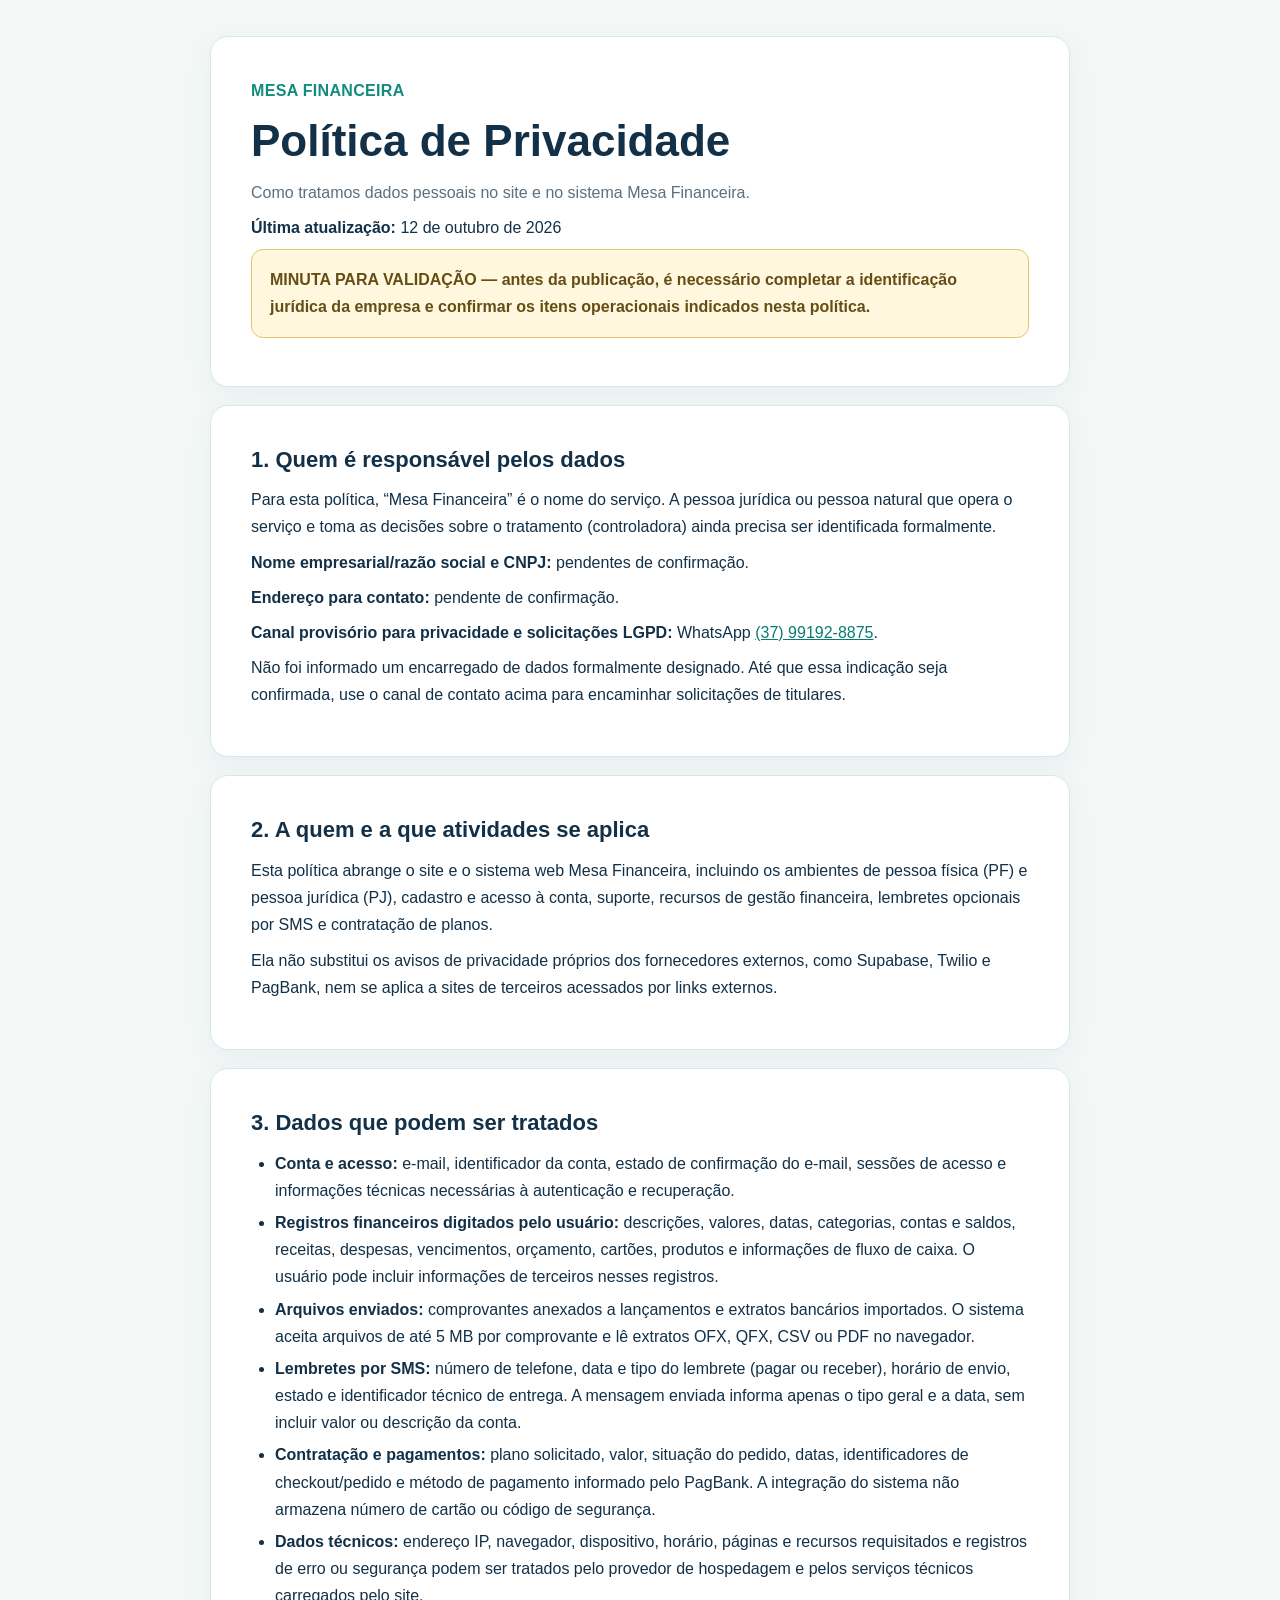
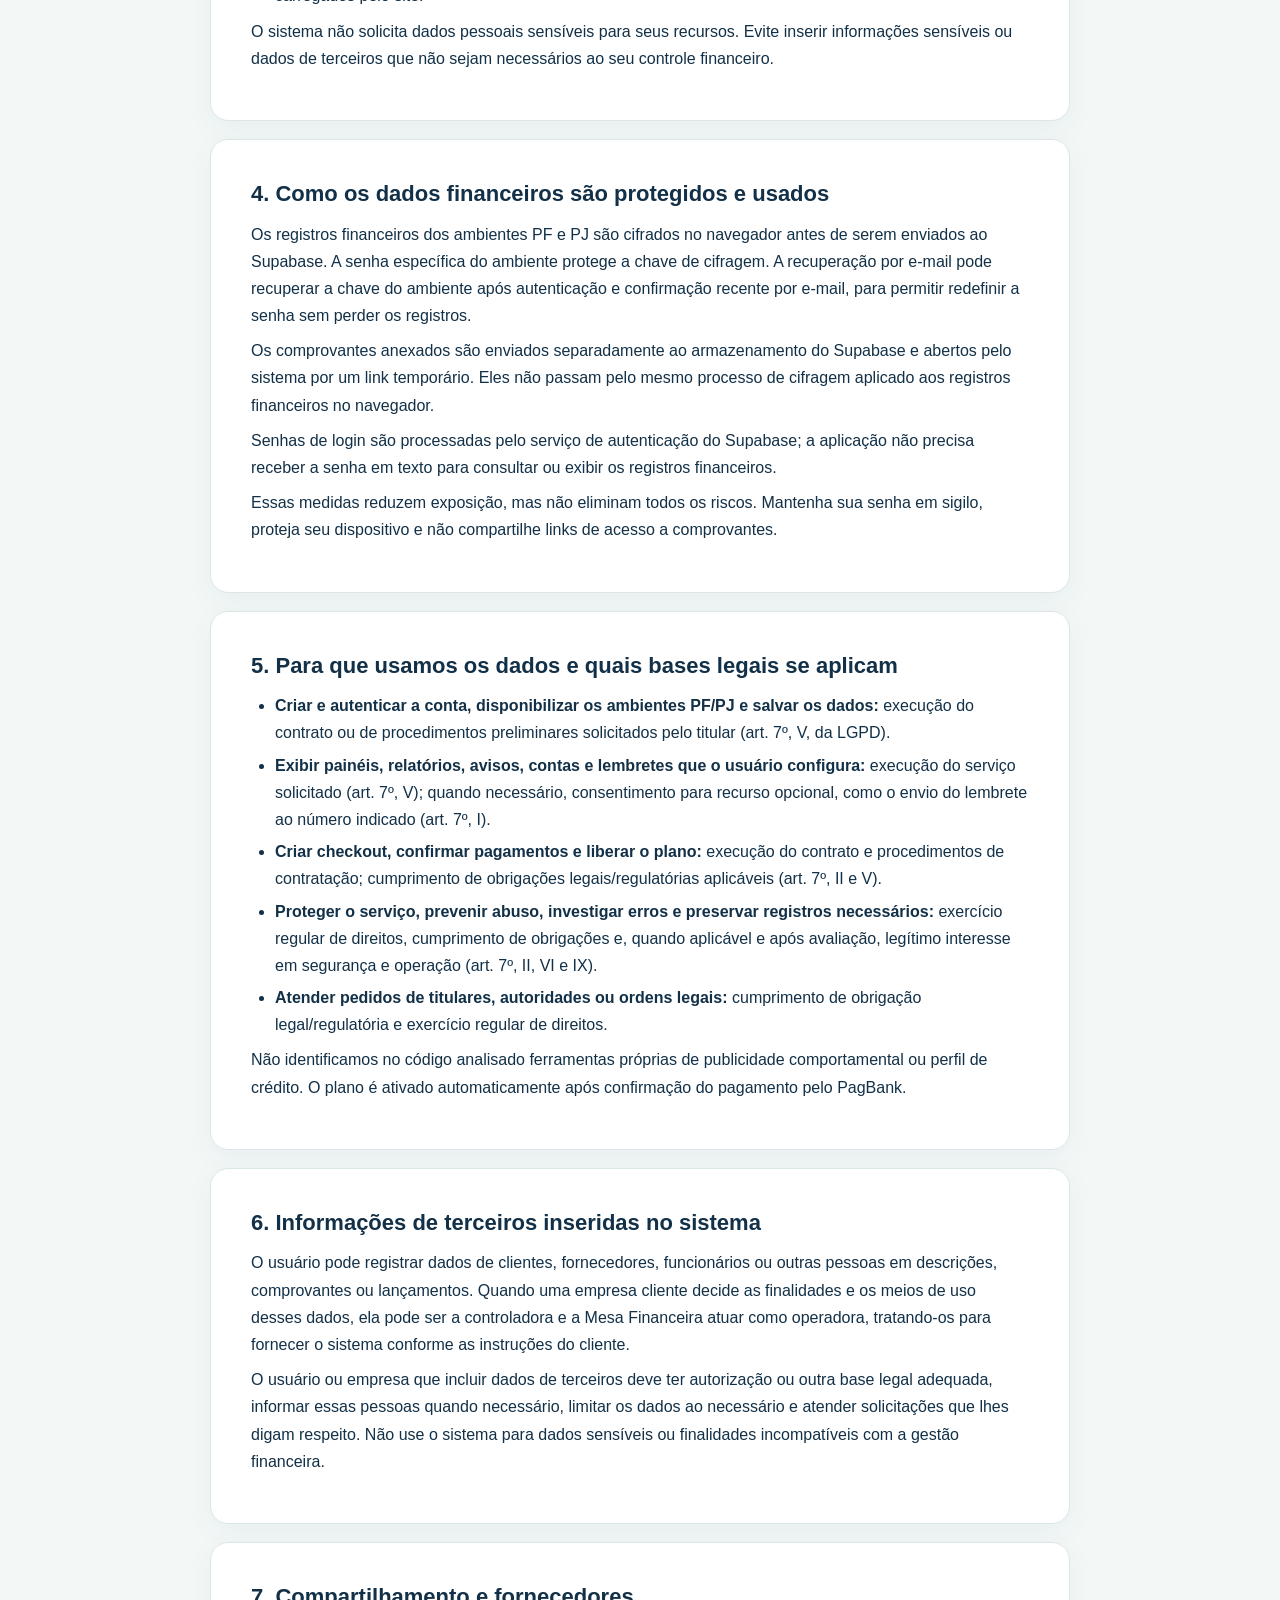
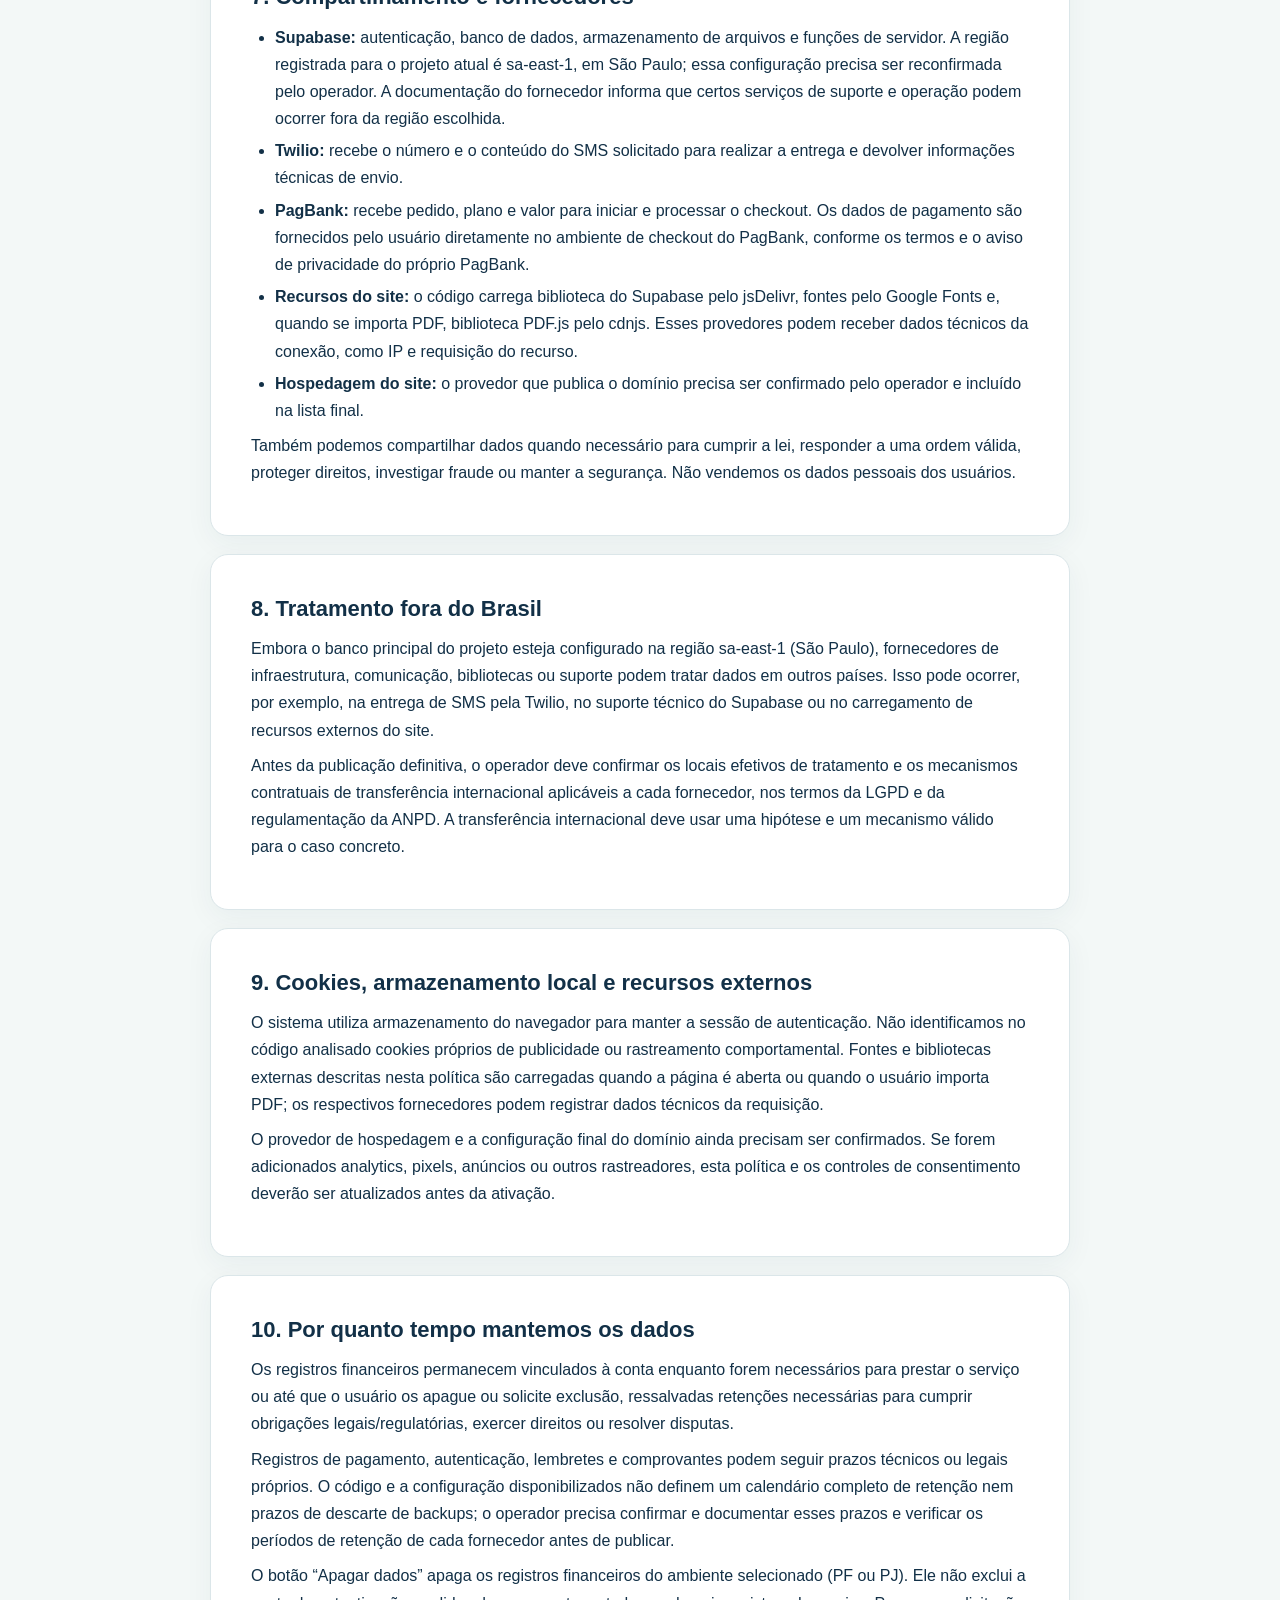
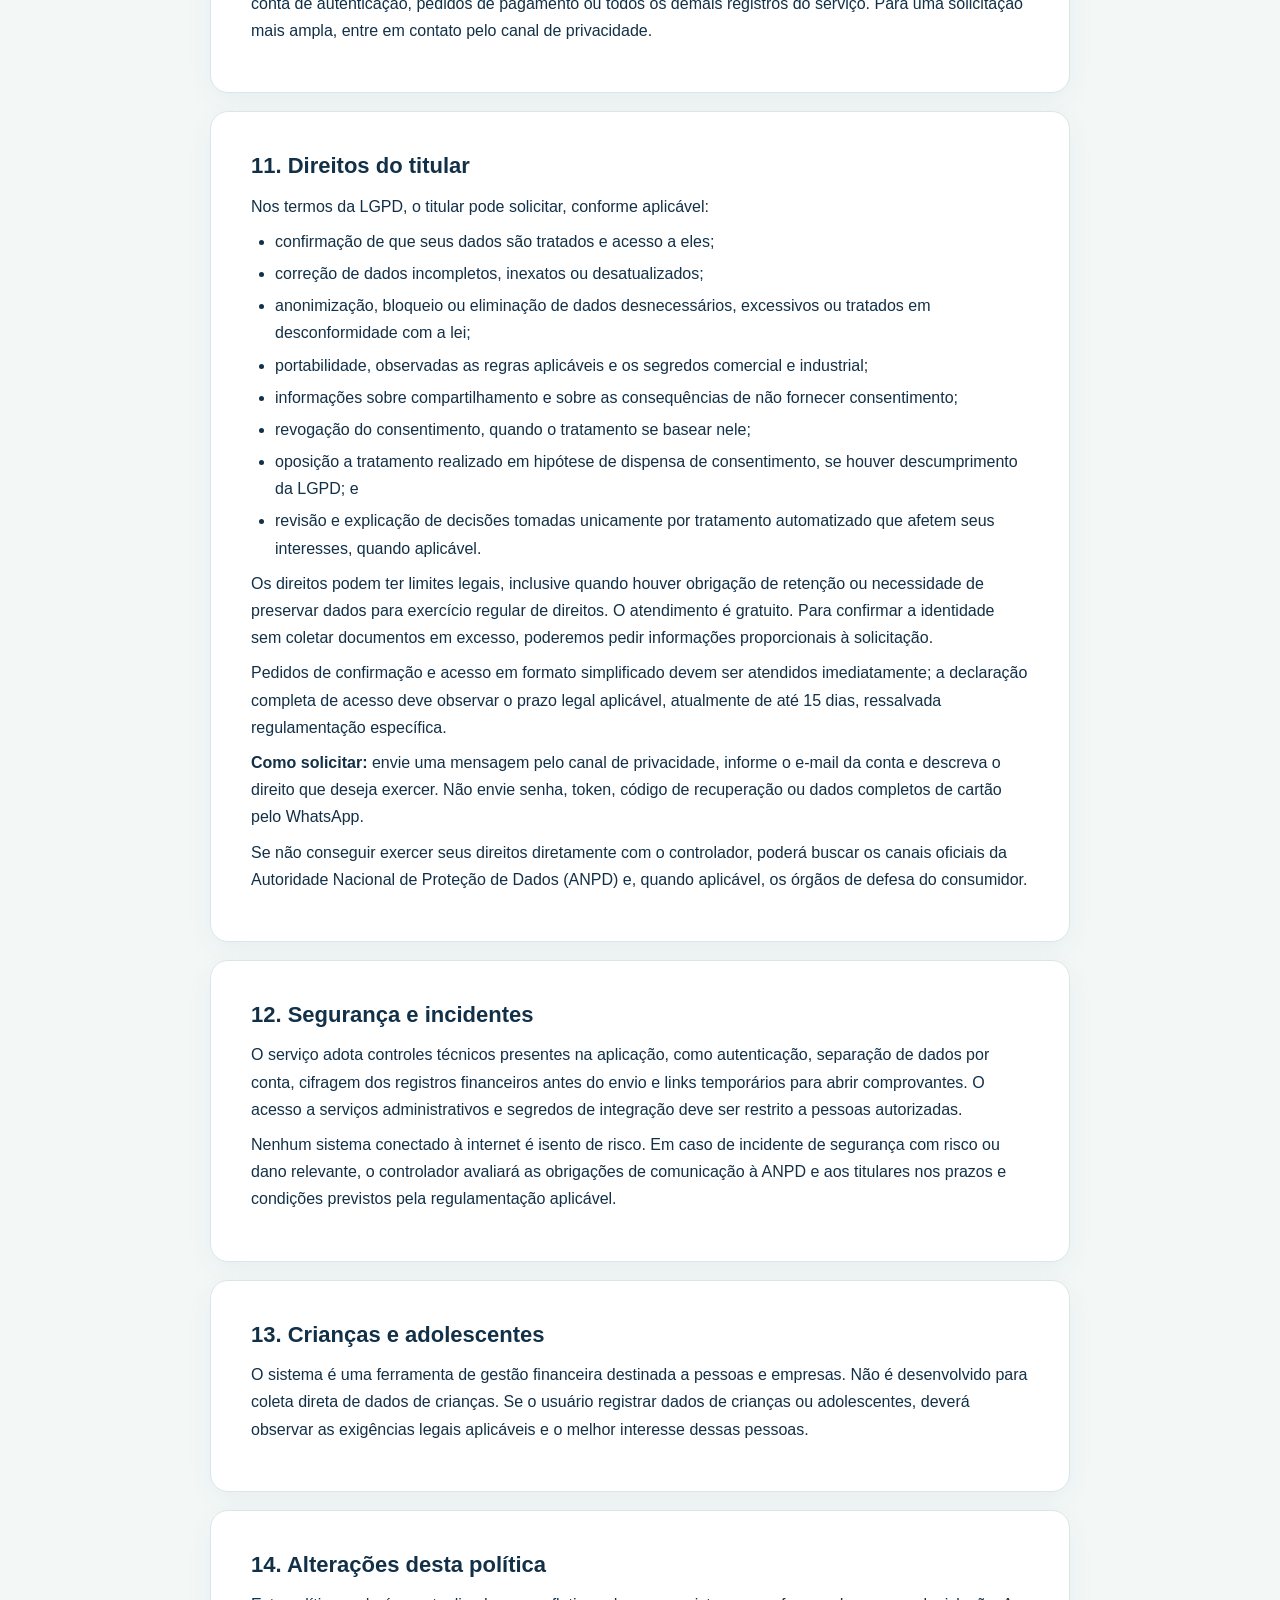
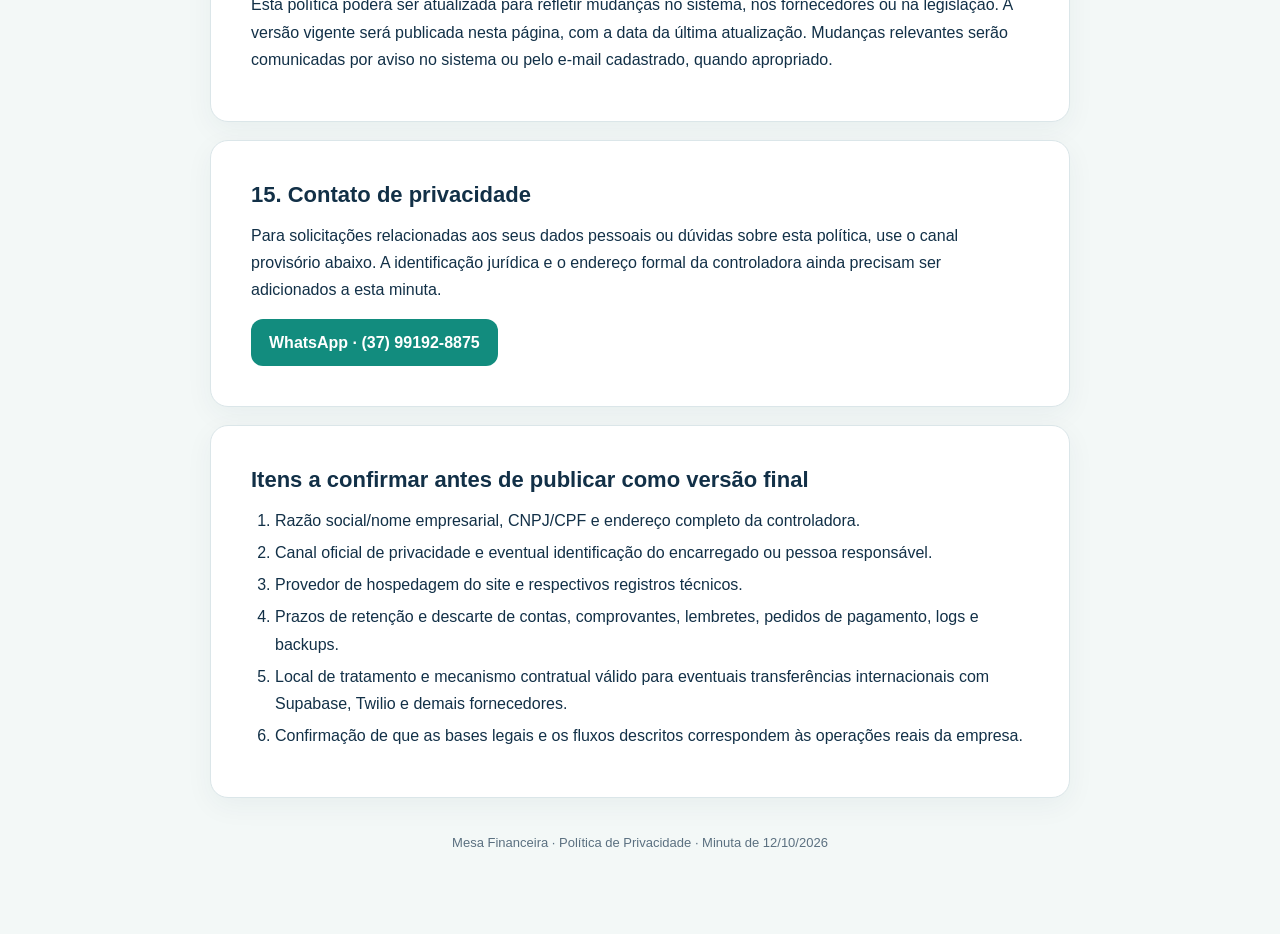
==== politica-de-privacidade.html @ 50555e71 "Add files via upload" ====
<!doctype html>
<html lang="pt-BR">
<head>
  <meta charset="utf-8">
  <meta name="viewport" content="width=device-width, initial-scale=1">
  <meta name="theme-color" content="#0d9488">
  <title>Política de Privacidade | Mesa Financeira</title>
  <style>
    :root{color-scheme:light;--ink:#123047;--muted:#5b7080;--line:#dbe6e9;--teal:#128c7e;--bg:#f3f8f7;--card:#fff}
    *{box-sizing:border-box}body{margin:0;background:var(--bg);color:var(--ink);font:16px/1.7 "Segoe UI",Arial,sans-serif}
    main{max-width:900px;margin:0 auto;padding:36px 20px 64px}header,.card{background:var(--card);border:1px solid var(--line);border-radius:18px;padding:clamp(22px,5vw,40px);margin-bottom:18px;box-shadow:0 8px 28px rgba(20,60,70,.05)}
    .brand{color:var(--teal);font-weight:800;letter-spacing:.02em}.status{padding:16px 18px;border:1px solid #e8c36a;border-radius:12px;background:#fff8df;color:#654d14;font-weight:600}
    h1{font-size:clamp(30px,5vw,44px);line-height:1.15;margin:12px 0}h2{font-size:22px;line-height:1.3;margin:0 0 12px}h3{font-size:17px;margin:20px 0 6px}p{margin:8px 0}ul,ol{padding-left:24px;margin:8px 0}li{margin:5px 0}.muted{color:var(--muted)}a{color:#087c70}a:focus-visible{outline:3px solid #52b9aa;outline-offset:3px}
    .contact{display:inline-flex;align-items:center;min-height:46px;padding:10px 18px;border-radius:12px;background:var(--teal);color:white;text-decoration:none;font-weight:700;margin-top:8px}.small{font-size:14px;color:var(--muted)}
    footer{padding:16px;text-align:center;color:var(--muted);font-size:13px}@media print{body{background:#fff}main{max-width:none;padding:0}.card,header{box-shadow:none;break-inside:avoid}.contact{color:#123047;background:#fff;border:1px solid}}
  </style>
</head>
<body>
<main>
  <header>
    <div class="brand">MESA FINANCEIRA</div>
    <h1>Política de Privacidade</h1>
    <p class="muted">Como tratamos dados pessoais no site e no sistema Mesa Financeira.</p>
    <p><strong>Última atualização:</strong> 12 de outubro de 2026</p>
    <p class="status">MINUTA PARA VALIDAÇÃO — antes da publicação, é necessário completar a identificação jurídica da empresa e confirmar os itens operacionais indicados nesta política.</p>
  </header>

  <section class="card">
    <h2>1. Quem é responsável pelos dados</h2>
    <p>Para esta política, “Mesa Financeira” é o nome do serviço. A pessoa jurídica ou pessoa natural que opera o serviço e toma as decisões sobre o tratamento (controladora) ainda precisa ser identificada formalmente.</p>
    <p><strong>Nome empresarial/razão social e CNPJ:</strong> pendentes de confirmação.</p>
    <p><strong>Endereço para contato:</strong> pendente de confirmação.</p>
    <p><strong>Canal provisório para privacidade e solicitações LGPD:</strong> WhatsApp <a href="https://wa.me/5537991928875" target="_blank" rel="noopener noreferrer">(37) 99192-8875</a>.</p>
    <p>Não foi informado um encarregado de dados formalmente designado. Até que essa indicação seja confirmada, use o canal de contato acima para encaminhar solicitações de titulares.</p>
  </section>

  <section class="card">
    <h2>2. A quem e a que atividades se aplica</h2>
    <p>Esta política abrange o site e o sistema web Mesa Financeira, incluindo os ambientes de pessoa física (PF) e pessoa jurídica (PJ), cadastro e acesso à conta, suporte, recursos de gestão financeira, lembretes opcionais por SMS e contratação de planos.</p>
    <p>Ela não substitui os avisos de privacidade próprios dos fornecedores externos, como Supabase, Twilio e PagBank, nem se aplica a sites de terceiros acessados por links externos.</p>
  </section>

  <section class="card">
    <h2>3. Dados que podem ser tratados</h2>
    <ul>
      <li><strong>Conta e acesso:</strong> e-mail, identificador da conta, estado de confirmação do e-mail, sessões de acesso e informações técnicas necessárias à autenticação e recuperação.</li>
      <li><strong>Registros financeiros digitados pelo usuário:</strong> descrições, valores, datas, categorias, contas e saldos, receitas, despesas, vencimentos, orçamento, cartões, produtos e informações de fluxo de caixa. O usuário pode incluir informações de terceiros nesses registros.</li>
      <li><strong>Arquivos enviados:</strong> comprovantes anexados a lançamentos e extratos bancários importados. O sistema aceita arquivos de até 5 MB por comprovante e lê extratos OFX, QFX, CSV ou PDF no navegador.</li>
      <li><strong>Lembretes por SMS:</strong> número de telefone, data e tipo do lembrete (pagar ou receber), horário de envio, estado e identificador técnico de entrega. A mensagem enviada informa apenas o tipo geral e a data, sem incluir valor ou descrição da conta.</li>
      <li><strong>Contratação e pagamentos:</strong> plano solicitado, valor, situação do pedido, datas, identificadores de checkout/pedido e método de pagamento informado pelo PagBank. A integração do sistema não armazena número de cartão ou código de segurança.</li>
      <li><strong>Dados técnicos:</strong> endereço IP, navegador, dispositivo, horário, páginas e recursos requisitados e registros de erro ou segurança podem ser tratados pelo provedor de hospedagem e pelos serviços técnicos carregados pelo site.</li>
    </ul>
    <p>O sistema não solicita dados pessoais sensíveis para seus recursos. Evite inserir informações sensíveis ou dados de terceiros que não sejam necessários ao seu controle financeiro.</p>
  </section>

  <section class="card">
    <h2>4. Como os dados financeiros são protegidos e usados</h2>
    <p>Os registros financeiros dos ambientes PF e PJ são cifrados no navegador antes de serem enviados ao Supabase. A senha específica do ambiente protege a chave de cifragem. A recuperação por e-mail pode recuperar a chave do ambiente após autenticação e confirmação recente por e-mail, para permitir redefinir a senha sem perder os registros.</p>
    <p>Os comprovantes anexados são enviados separadamente ao armazenamento do Supabase e abertos pelo sistema por um link temporário. Eles não passam pelo mesmo processo de cifragem aplicado aos registros financeiros no navegador.</p>
    <p>Senhas de login são processadas pelo serviço de autenticação do Supabase; a aplicação não precisa receber a senha em texto para consultar ou exibir os registros financeiros.</p>
    <p>Essas medidas reduzem exposição, mas não eliminam todos os riscos. Mantenha sua senha em sigilo, proteja seu dispositivo e não compartilhe links de acesso a comprovantes.</p>
  </section>

  <section class="card">
    <h2>5. Para que usamos os dados e quais bases legais se aplicam</h2>
    <ul>
      <li><strong>Criar e autenticar a conta, disponibilizar os ambientes PF/PJ e salvar os dados:</strong> execução do contrato ou de procedimentos preliminares solicitados pelo titular (art. 7º, V, da LGPD).</li>
      <li><strong>Exibir painéis, relatórios, avisos, contas e lembretes que o usuário configura:</strong> execução do serviço solicitado (art. 7º, V); quando necessário, consentimento para recurso opcional, como o envio do lembrete ao número indicado (art. 7º, I).</li>
      <li><strong>Criar checkout, confirmar pagamentos e liberar o plano:</strong> execução do contrato e procedimentos de contratação; cumprimento de obrigações legais/regulatórias aplicáveis (art. 7º, II e V).</li>
      <li><strong>Proteger o serviço, prevenir abuso, investigar erros e preservar registros necessários:</strong> exercício regular de direitos, cumprimento de obrigações e, quando aplicável e após avaliação, legítimo interesse em segurança e operação (art. 7º, II, VI e IX).</li>
      <li><strong>Atender pedidos de titulares, autoridades ou ordens legais:</strong> cumprimento de obrigação legal/regulatória e exercício regular de direitos.</li>
    </ul>
    <p>Não identificamos no código analisado ferramentas próprias de publicidade comportamental ou perfil de crédito. O plano é ativado automaticamente após confirmação do pagamento pelo PagBank.</p>
  </section>

  <section class="card">
    <h2>6. Informações de terceiros inseridas no sistema</h2>
    <p>O usuário pode registrar dados de clientes, fornecedores, funcionários ou outras pessoas em descrições, comprovantes ou lançamentos. Quando uma empresa cliente decide as finalidades e os meios de uso desses dados, ela pode ser a controladora e a Mesa Financeira atuar como operadora, tratando-os para fornecer o sistema conforme as instruções do cliente.</p>
    <p>O usuário ou empresa que incluir dados de terceiros deve ter autorização ou outra base legal adequada, informar essas pessoas quando necessário, limitar os dados ao necessário e atender solicitações que lhes digam respeito. Não use o sistema para dados sensíveis ou finalidades incompatíveis com a gestão financeira.</p>
  </section>

  <section class="card">
    <h2>7. Compartilhamento e fornecedores</h2>
    <ul>
      <li><strong>Supabase:</strong> autenticação, banco de dados, armazenamento de arquivos e funções de servidor. A região registrada para o projeto atual é sa-east-1, em São Paulo; essa configuração precisa ser reconfirmada pelo operador. A documentação do fornecedor informa que certos serviços de suporte e operação podem ocorrer fora da região escolhida.</li>
      <li><strong>Twilio:</strong> recebe o número e o conteúdo do SMS solicitado para realizar a entrega e devolver informações técnicas de envio.</li>
      <li><strong>PagBank:</strong> recebe pedido, plano e valor para iniciar e processar o checkout. Os dados de pagamento são fornecidos pelo usuário diretamente no ambiente de checkout do PagBank, conforme os termos e o aviso de privacidade do próprio PagBank.</li>
      <li><strong>Recursos do site:</strong> o código carrega biblioteca do Supabase pelo jsDelivr, fontes pelo Google Fonts e, quando se importa PDF, biblioteca PDF.js pelo cdnjs. Esses provedores podem receber dados técnicos da conexão, como IP e requisição do recurso.</li>
      <li><strong>Hospedagem do site:</strong> o provedor que publica o domínio precisa ser confirmado pelo operador e incluído na lista final.</li>
    </ul>
    <p>Também podemos compartilhar dados quando necessário para cumprir a lei, responder a uma ordem válida, proteger direitos, investigar fraude ou manter a segurança. Não vendemos os dados pessoais dos usuários.</p>
  </section>

  <section class="card">
    <h2>8. Tratamento fora do Brasil</h2>
    <p>Embora o banco principal do projeto esteja configurado na região sa-east-1 (São Paulo), fornecedores de infraestrutura, comunicação, bibliotecas ou suporte podem tratar dados em outros países. Isso pode ocorrer, por exemplo, na entrega de SMS pela Twilio, no suporte técnico do Supabase ou no carregamento de recursos externos do site.</p>
    <p>Antes da publicação definitiva, o operador deve confirmar os locais efetivos de tratamento e os mecanismos contratuais de transferência internacional aplicáveis a cada fornecedor, nos termos da LGPD e da regulamentação da ANPD. A transferência internacional deve usar uma hipótese e um mecanismo válido para o caso concreto.</p>
  </section>

  <section class="card">
    <h2>9. Cookies, armazenamento local e recursos externos</h2>
    <p>O sistema utiliza armazenamento do navegador para manter a sessão de autenticação. Não identificamos no código analisado cookies próprios de publicidade ou rastreamento comportamental. Fontes e bibliotecas externas descritas nesta política são carregadas quando a página é aberta ou quando o usuário importa PDF; os respectivos fornecedores podem registrar dados técnicos da requisição.</p>
    <p>O provedor de hospedagem e a configuração final do domínio ainda precisam ser confirmados. Se forem adicionados analytics, pixels, anúncios ou outros rastreadores, esta política e os controles de consentimento deverão ser atualizados antes da ativação.</p>
  </section>

  <section class="card">
    <h2>10. Por quanto tempo mantemos os dados</h2>
    <p>Os registros financeiros permanecem vinculados à conta enquanto forem necessários para prestar o serviço ou até que o usuário os apague ou solicite exclusão, ressalvadas retenções necessárias para cumprir obrigações legais/regulatórias, exercer direitos ou resolver disputas.</p>
    <p>Registros de pagamento, autenticação, lembretes e comprovantes podem seguir prazos técnicos ou legais próprios. O código e a configuração disponibilizados não definem um calendário completo de retenção nem prazos de descarte de backups; o operador precisa confirmar e documentar esses prazos e verificar os períodos de retenção de cada fornecedor antes de publicar.</p>
    <p>O botão “Apagar dados” apaga os registros financeiros do ambiente selecionado (PF ou PJ). Ele não exclui a conta de autenticação, pedidos de pagamento ou todos os demais registros do serviço. Para uma solicitação mais ampla, entre em contato pelo canal de privacidade.</p>
  </section>

  <section class="card">
    <h2>11. Direitos do titular</h2>
    <p>Nos termos da LGPD, o titular pode solicitar, conforme aplicável:</p>
    <ul>
      <li>confirmação de que seus dados são tratados e acesso a eles;</li>
      <li>correção de dados incompletos, inexatos ou desatualizados;</li>
      <li>anonimização, bloqueio ou eliminação de dados desnecessários, excessivos ou tratados em desconformidade com a lei;</li>
      <li>portabilidade, observadas as regras aplicáveis e os segredos comercial e industrial;</li>
      <li>informações sobre compartilhamento e sobre as consequências de não fornecer consentimento;</li>
      <li>revogação do consentimento, quando o tratamento se basear nele;</li>
      <li>oposição a tratamento realizado em hipótese de dispensa de consentimento, se houver descumprimento da LGPD; e</li>
      <li>revisão e explicação de decisões tomadas unicamente por tratamento automatizado que afetem seus interesses, quando aplicável.</li>
    </ul>
    <p>Os direitos podem ter limites legais, inclusive quando houver obrigação de retenção ou necessidade de preservar dados para exercício regular de direitos. O atendimento é gratuito. Para confirmar a identidade sem coletar documentos em excesso, poderemos pedir informações proporcionais à solicitação.</p>
    <p>Pedidos de confirmação e acesso em formato simplificado devem ser atendidos imediatamente; a declaração completa de acesso deve observar o prazo legal aplicável, atualmente de até 15 dias, ressalvada regulamentação específica.</p>
    <p><strong>Como solicitar:</strong> envie uma mensagem pelo canal de privacidade, informe o e-mail da conta e descreva o direito que deseja exercer. Não envie senha, token, código de recuperação ou dados completos de cartão pelo WhatsApp.</p>
    <p>Se não conseguir exercer seus direitos diretamente com o controlador, poderá buscar os canais oficiais da Autoridade Nacional de Proteção de Dados (ANPD) e, quando aplicável, os órgãos de defesa do consumidor.</p>
  </section>

  <section class="card">
    <h2>12. Segurança e incidentes</h2>
    <p>O serviço adota controles técnicos presentes na aplicação, como autenticação, separação de dados por conta, cifragem dos registros financeiros antes do envio e links temporários para abrir comprovantes. O acesso a serviços administrativos e segredos de integração deve ser restrito a pessoas autorizadas.</p>
    <p>Nenhum sistema conectado à internet é isento de risco. Em caso de incidente de segurança com risco ou dano relevante, o controlador avaliará as obrigações de comunicação à ANPD e aos titulares nos prazos e condições previstos pela regulamentação aplicável.</p>
  </section>

  <section class="card">
    <h2>13. Crianças e adolescentes</h2>
    <p>O sistema é uma ferramenta de gestão financeira destinada a pessoas e empresas. Não é desenvolvido para coleta direta de dados de crianças. Se o usuário registrar dados de crianças ou adolescentes, deverá observar as exigências legais aplicáveis e o melhor interesse dessas pessoas.</p>
  </section>

  <section class="card">
    <h2>14. Alterações desta política</h2>
    <p>Esta política poderá ser atualizada para refletir mudanças no sistema, nos fornecedores ou na legislação. A versão vigente será publicada nesta página, com a data da última atualização. Mudanças relevantes serão comunicadas por aviso no sistema ou pelo e-mail cadastrado, quando apropriado.</p>
  </section>

  <section class="card">
    <h2>15. Contato de privacidade</h2>
    <p>Para solicitações relacionadas aos seus dados pessoais ou dúvidas sobre esta política, use o canal provisório abaixo. A identificação jurídica e o endereço formal da controladora ainda precisam ser adicionados a esta minuta.</p>
    <a class="contact" href="https://wa.me/5537991928875" target="_blank" rel="noopener noreferrer">WhatsApp · (37) 99192-8875</a>
  </section>

  <section class="card">
    <h2>Itens a confirmar antes de publicar como versão final</h2>
    <ol>
      <li>Razão social/nome empresarial, CNPJ/CPF e endereço completo da controladora.</li>
      <li>Canal oficial de privacidade e eventual identificação do encarregado ou pessoa responsável.</li>
      <li>Provedor de hospedagem do site e respectivos registros técnicos.</li>
      <li>Prazos de retenção e descarte de contas, comprovantes, lembretes, pedidos de pagamento, logs e backups.</li>
      <li>Local de tratamento e mecanismo contratual válido para eventuais transferências internacionais com Supabase, Twilio e demais fornecedores.</li>
      <li>Confirmação de que as bases legais e os fluxos descritos correspondem às operações reais da empresa.</li>
    </ol>
  </section>
  <footer>Mesa Financeira · Política de Privacidade · Minuta de 12/10/2026</footer>
</main>
</body>
</html>
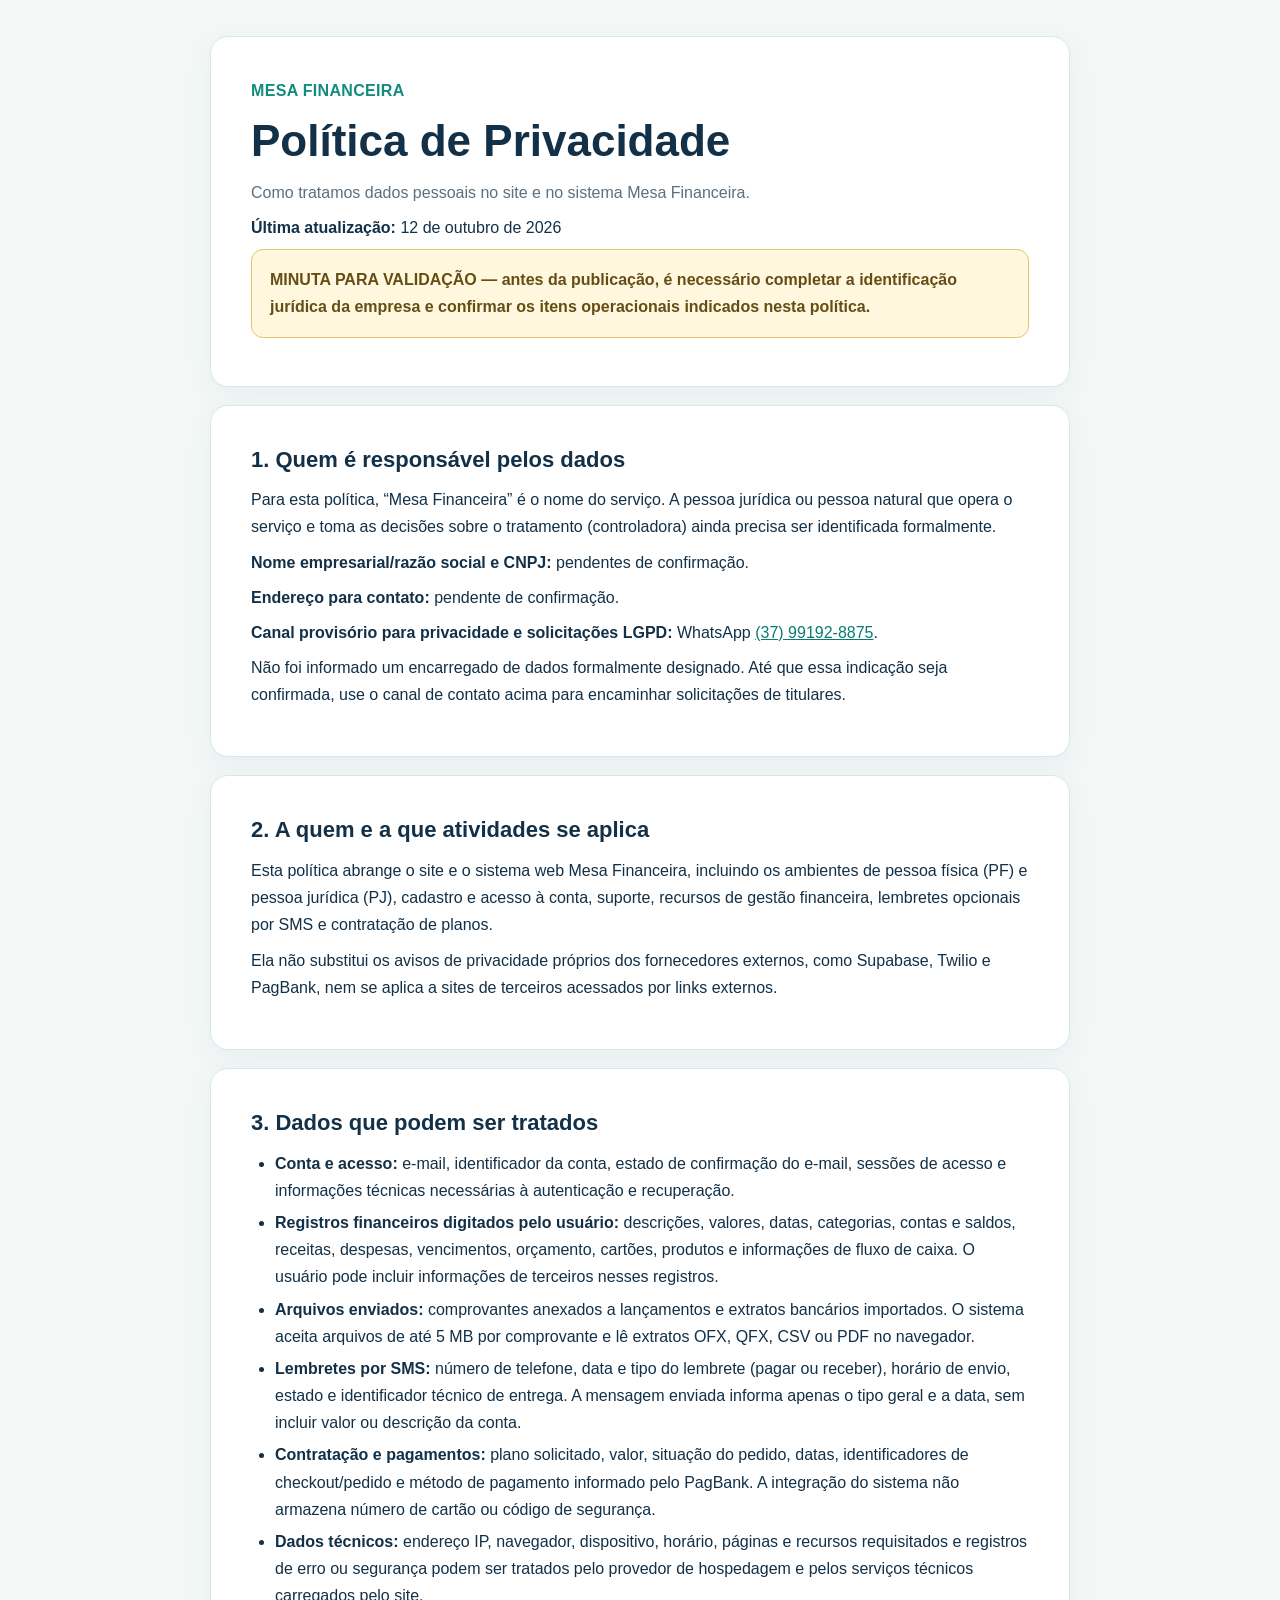
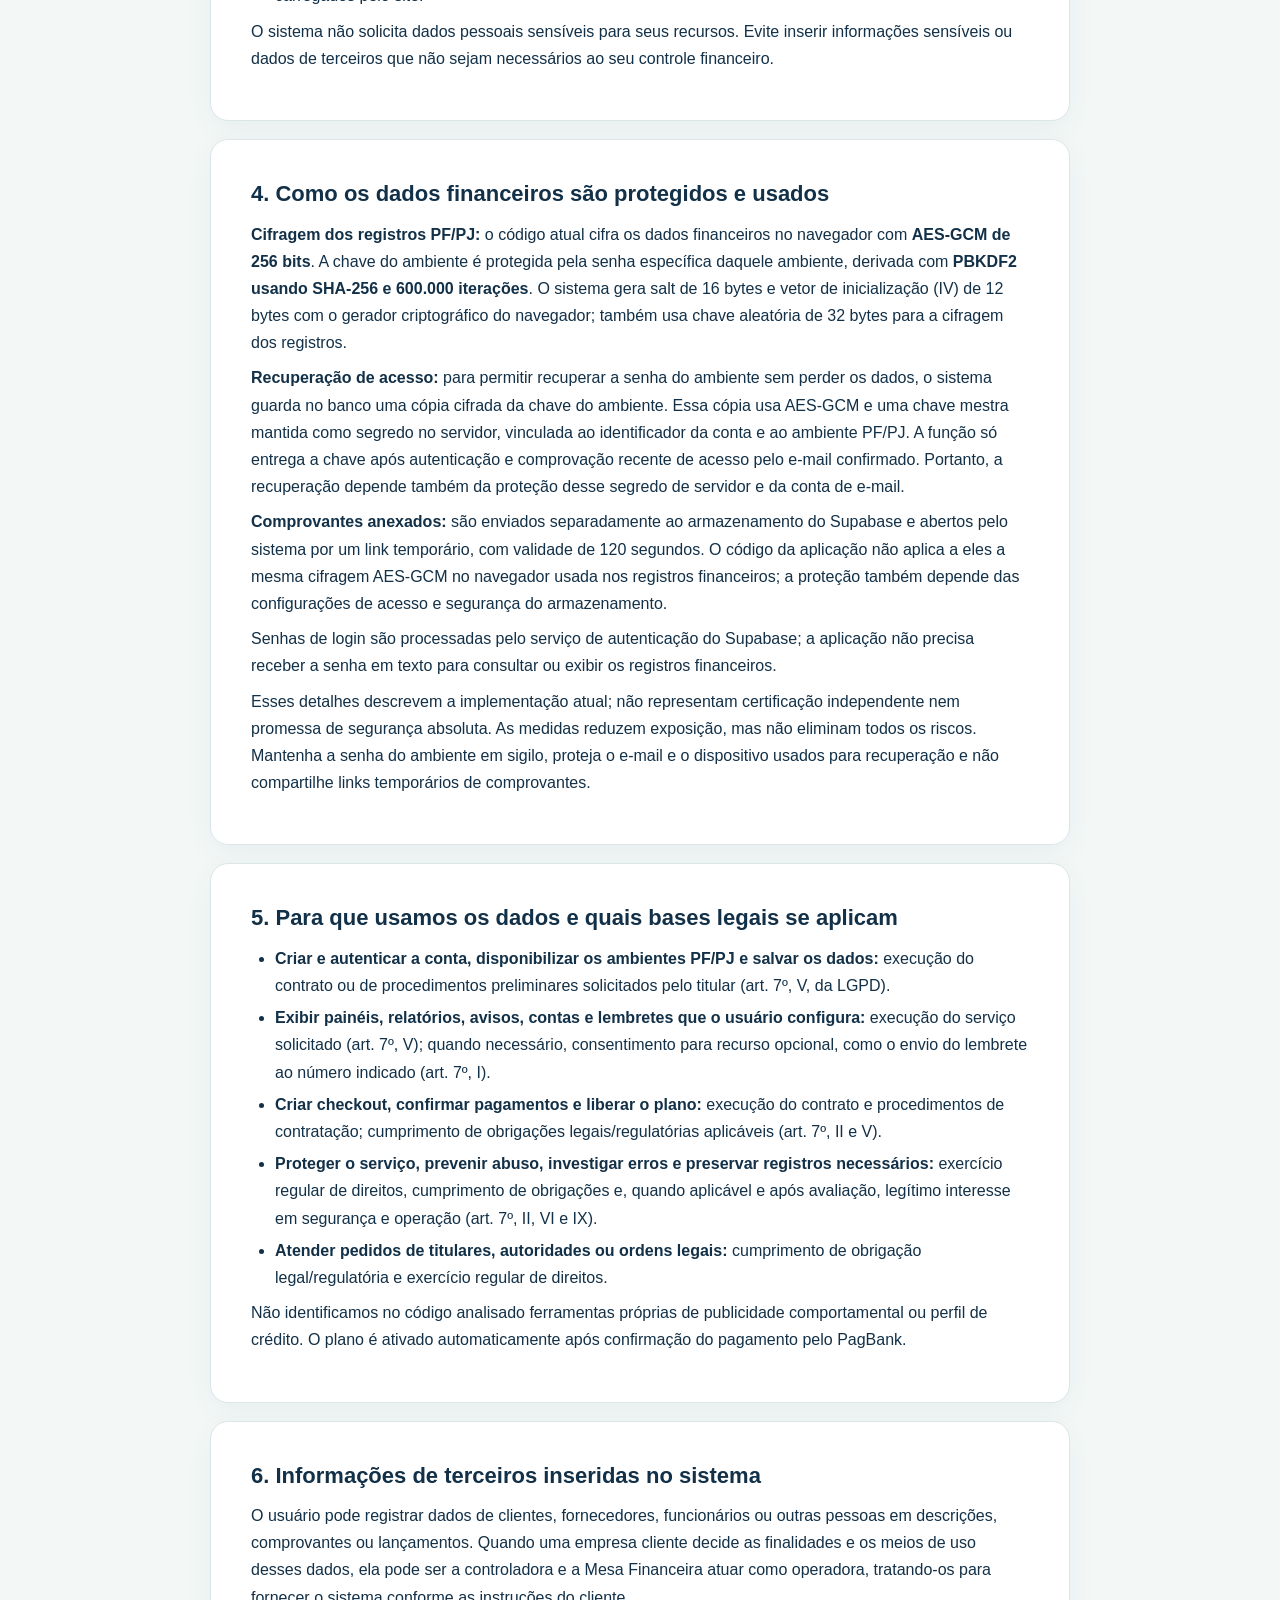
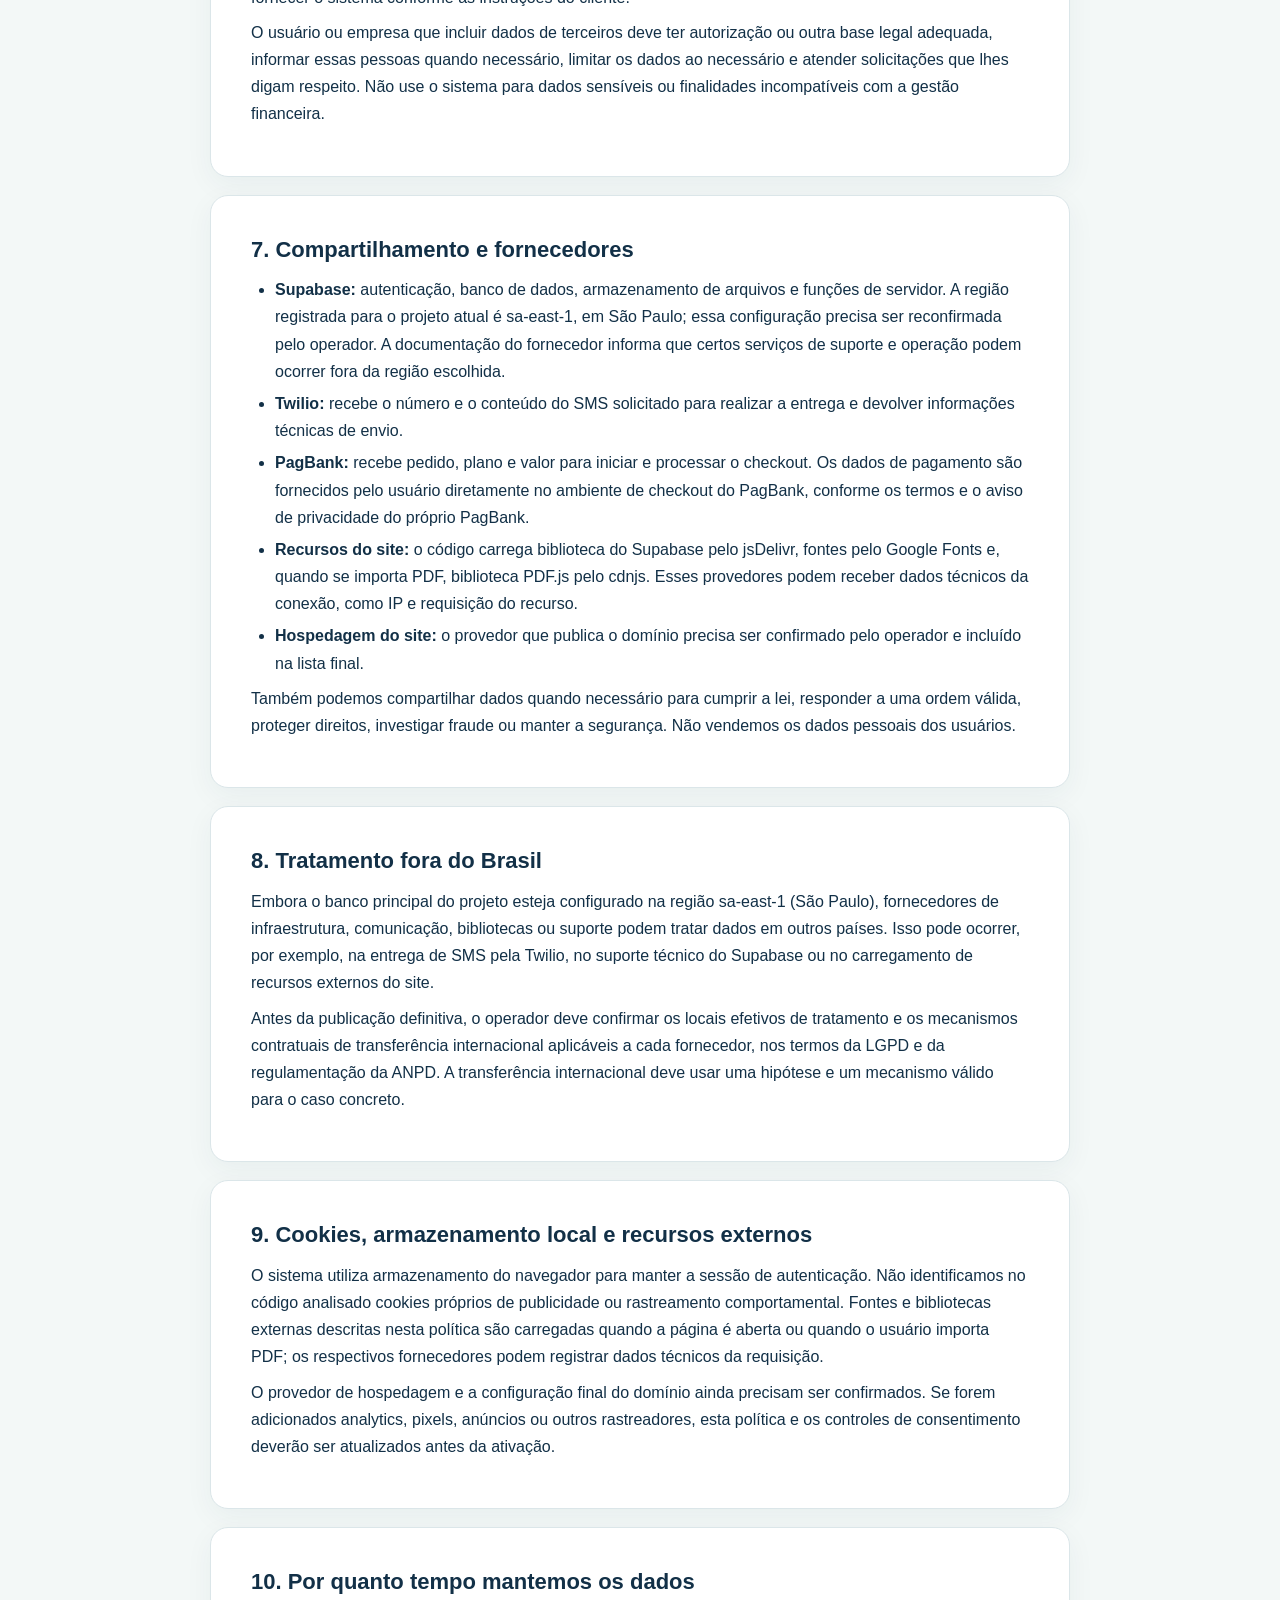
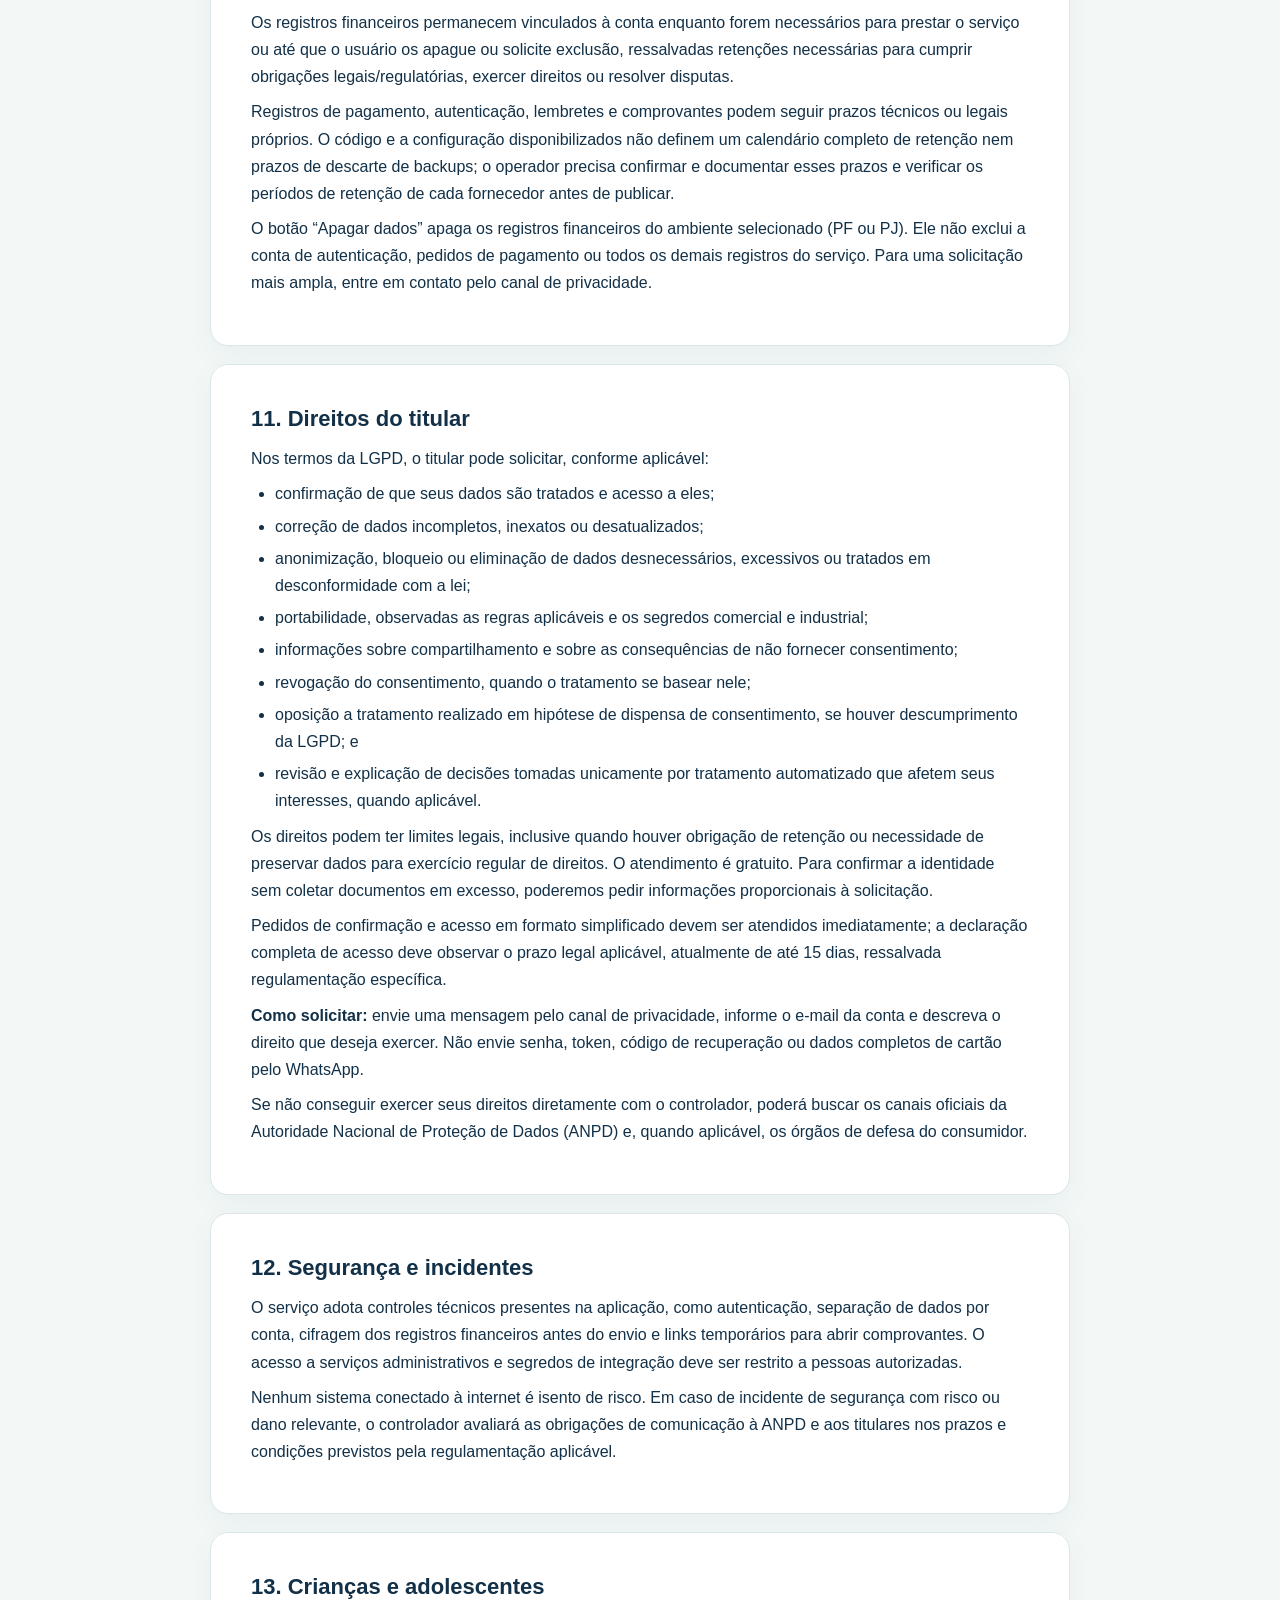
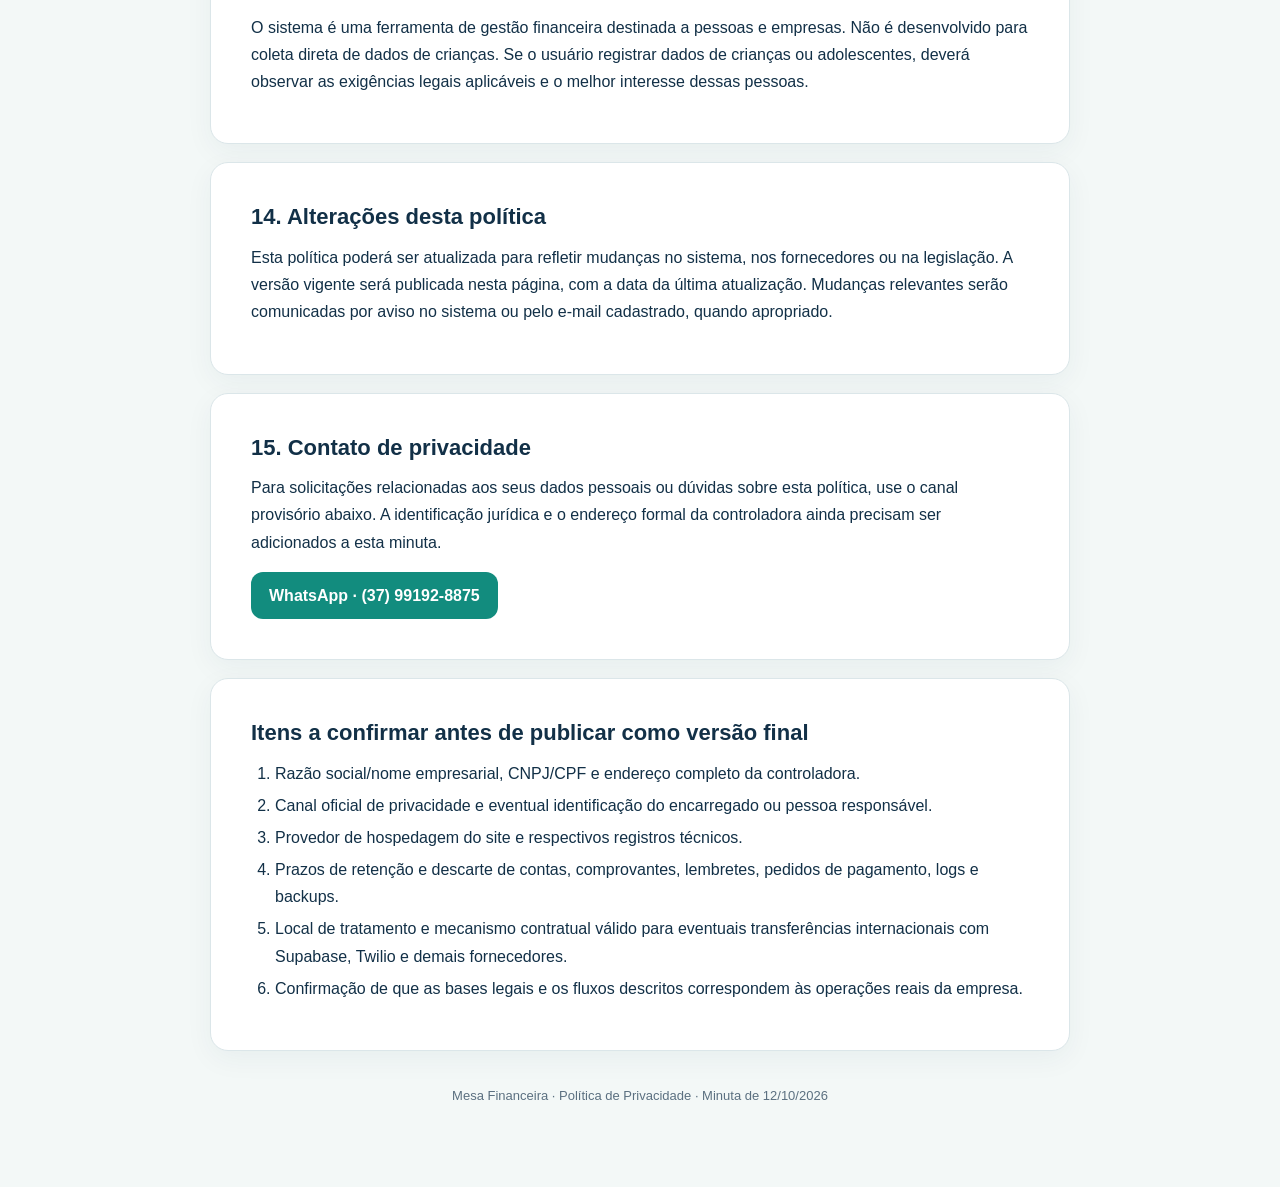
==== commit 9ffb1303: "Add files via upload" ====
--- a/politica-de-privacidade.html
+++ b/politica-de-privacidade.html
@@ -55,10 +55,11 @@
 
   <section class="card">
     <h2>4. Como os dados financeiros são protegidos e usados</h2>
-    <p>Os registros financeiros dos ambientes PF e PJ são cifrados no navegador antes de serem enviados ao Supabase. A senha específica do ambiente protege a chave de cifragem. A recuperação por e-mail pode recuperar a chave do ambiente após autenticação e confirmação recente por e-mail, para permitir redefinir a senha sem perder os registros.</p>
-    <p>Os comprovantes anexados são enviados separadamente ao armazenamento do Supabase e abertos pelo sistema por um link temporário. Eles não passam pelo mesmo processo de cifragem aplicado aos registros financeiros no navegador.</p>
+    <p><strong>Cifragem dos registros PF/PJ:</strong> o código atual cifra os dados financeiros no navegador com <strong>AES-GCM de 256 bits</strong>. A chave do ambiente é protegida pela senha específica daquele ambiente, derivada com <strong>PBKDF2 usando SHA-256 e 600.000 iterações</strong>. O sistema gera salt de 16 bytes e vetor de inicialização (IV) de 12 bytes com o gerador criptográfico do navegador; também usa chave aleatória de 32 bytes para a cifragem dos registros.</p>
+    <p><strong>Recuperação de acesso:</strong> para permitir recuperar a senha do ambiente sem perder os dados, o sistema guarda no banco uma cópia cifrada da chave do ambiente. Essa cópia usa AES-GCM e uma chave mestra mantida como segredo no servidor, vinculada ao identificador da conta e ao ambiente PF/PJ. A função só entrega a chave após autenticação e comprovação recente de acesso pelo e-mail confirmado. Portanto, a recuperação depende também da proteção desse segredo de servidor e da conta de e-mail.</p>
+    <p><strong>Comprovantes anexados:</strong> são enviados separadamente ao armazenamento do Supabase e abertos pelo sistema por um link temporário, com validade de 120 segundos. O código da aplicação não aplica a eles a mesma cifragem AES-GCM no navegador usada nos registros financeiros; a proteção também depende das configurações de acesso e segurança do armazenamento.</p>
     <p>Senhas de login são processadas pelo serviço de autenticação do Supabase; a aplicação não precisa receber a senha em texto para consultar ou exibir os registros financeiros.</p>
-    <p>Essas medidas reduzem exposição, mas não eliminam todos os riscos. Mantenha sua senha em sigilo, proteja seu dispositivo e não compartilhe links de acesso a comprovantes.</p>
+    <p>Esses detalhes descrevem a implementação atual; não representam certificação independente nem promessa de segurança absoluta. As medidas reduzem exposição, mas não eliminam todos os riscos. Mantenha a senha do ambiente em sigilo, proteja o e-mail e o dispositivo usados para recuperação e não compartilhe links temporários de comprovantes.</p>
   </section>
 
   <section class="card">
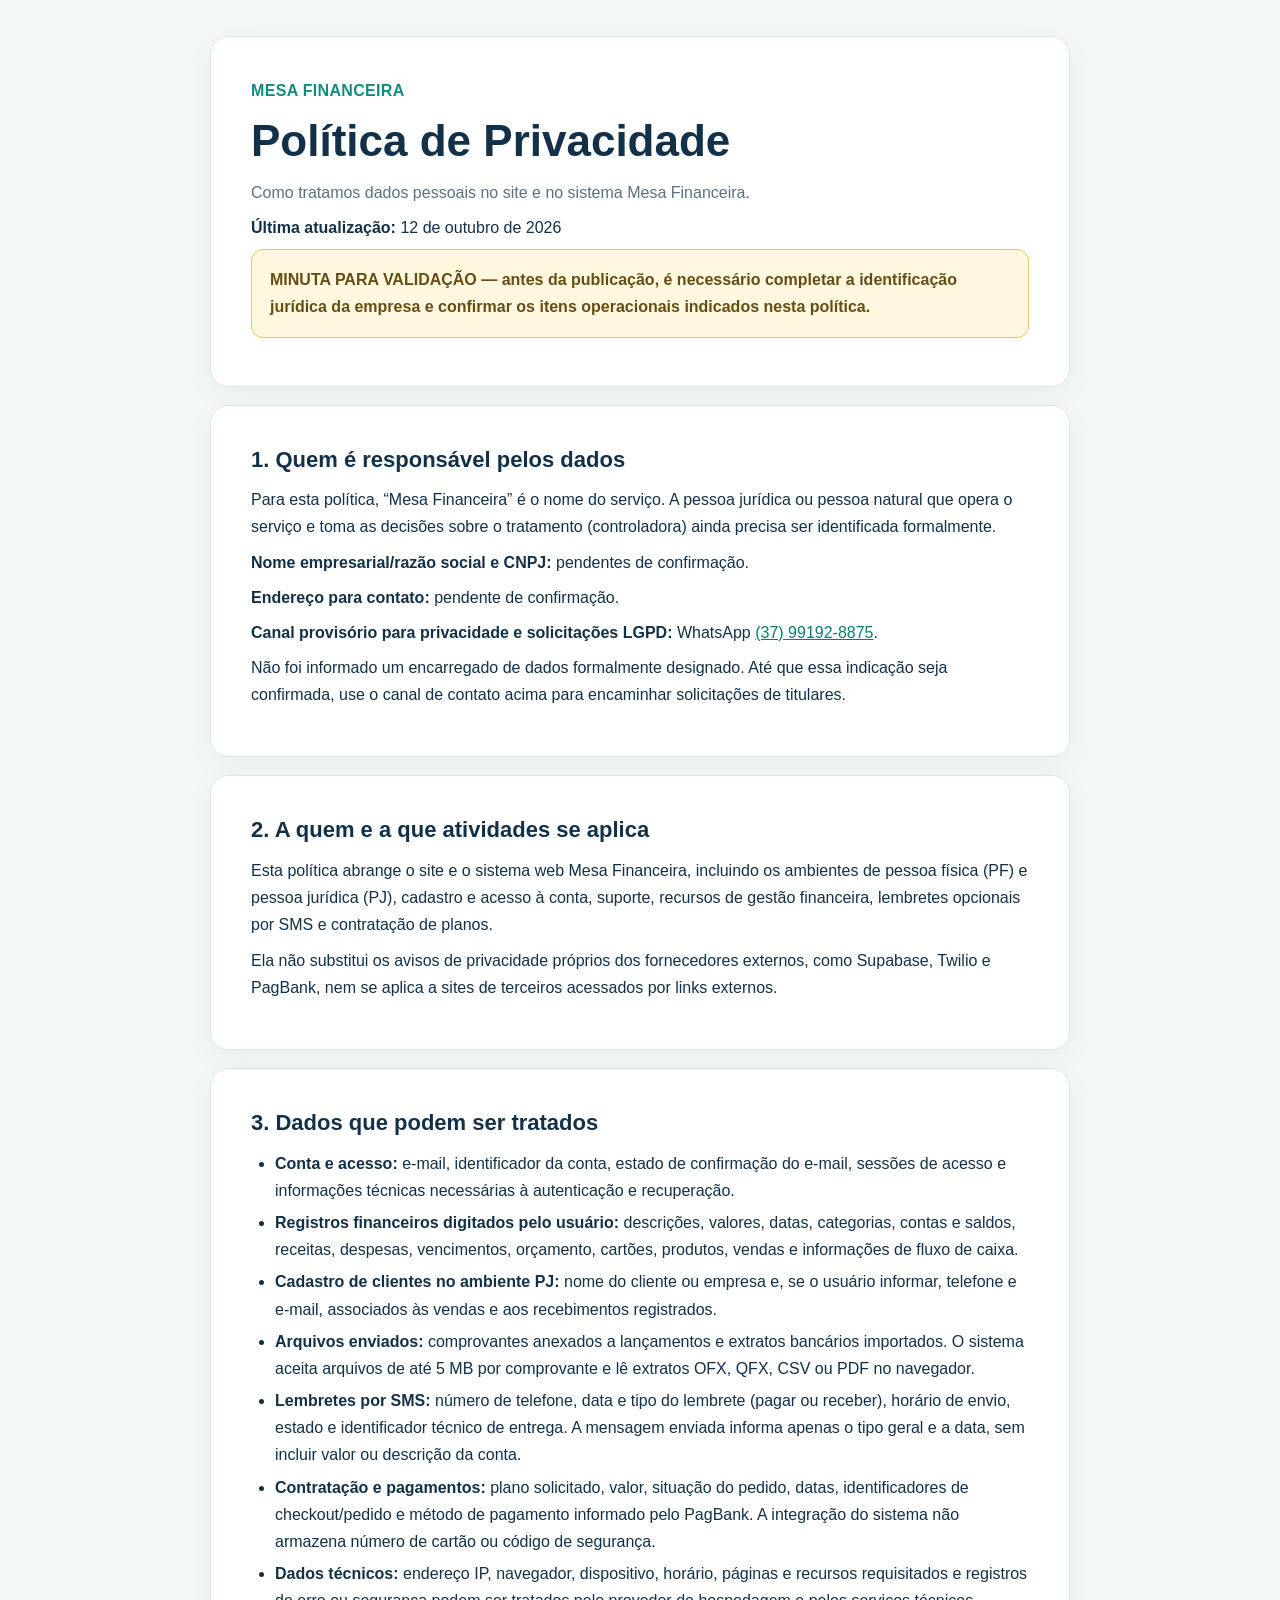
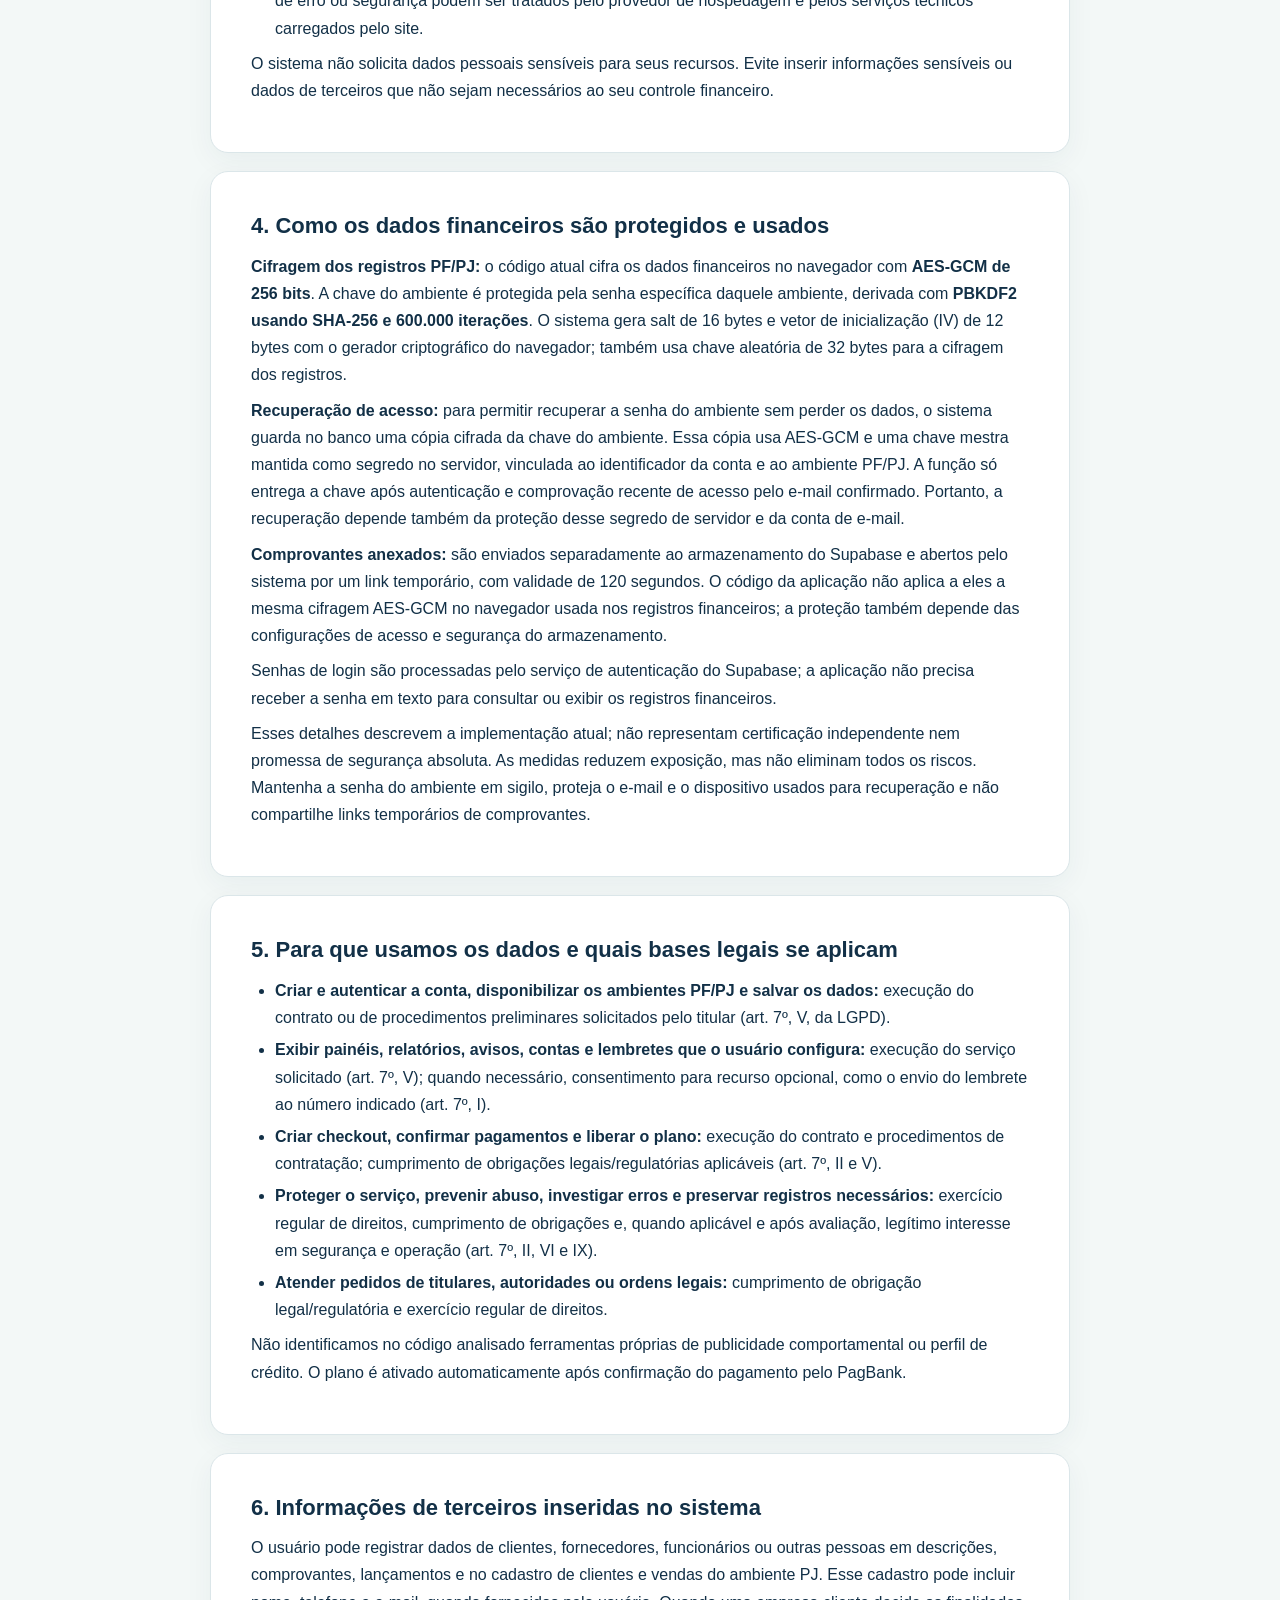
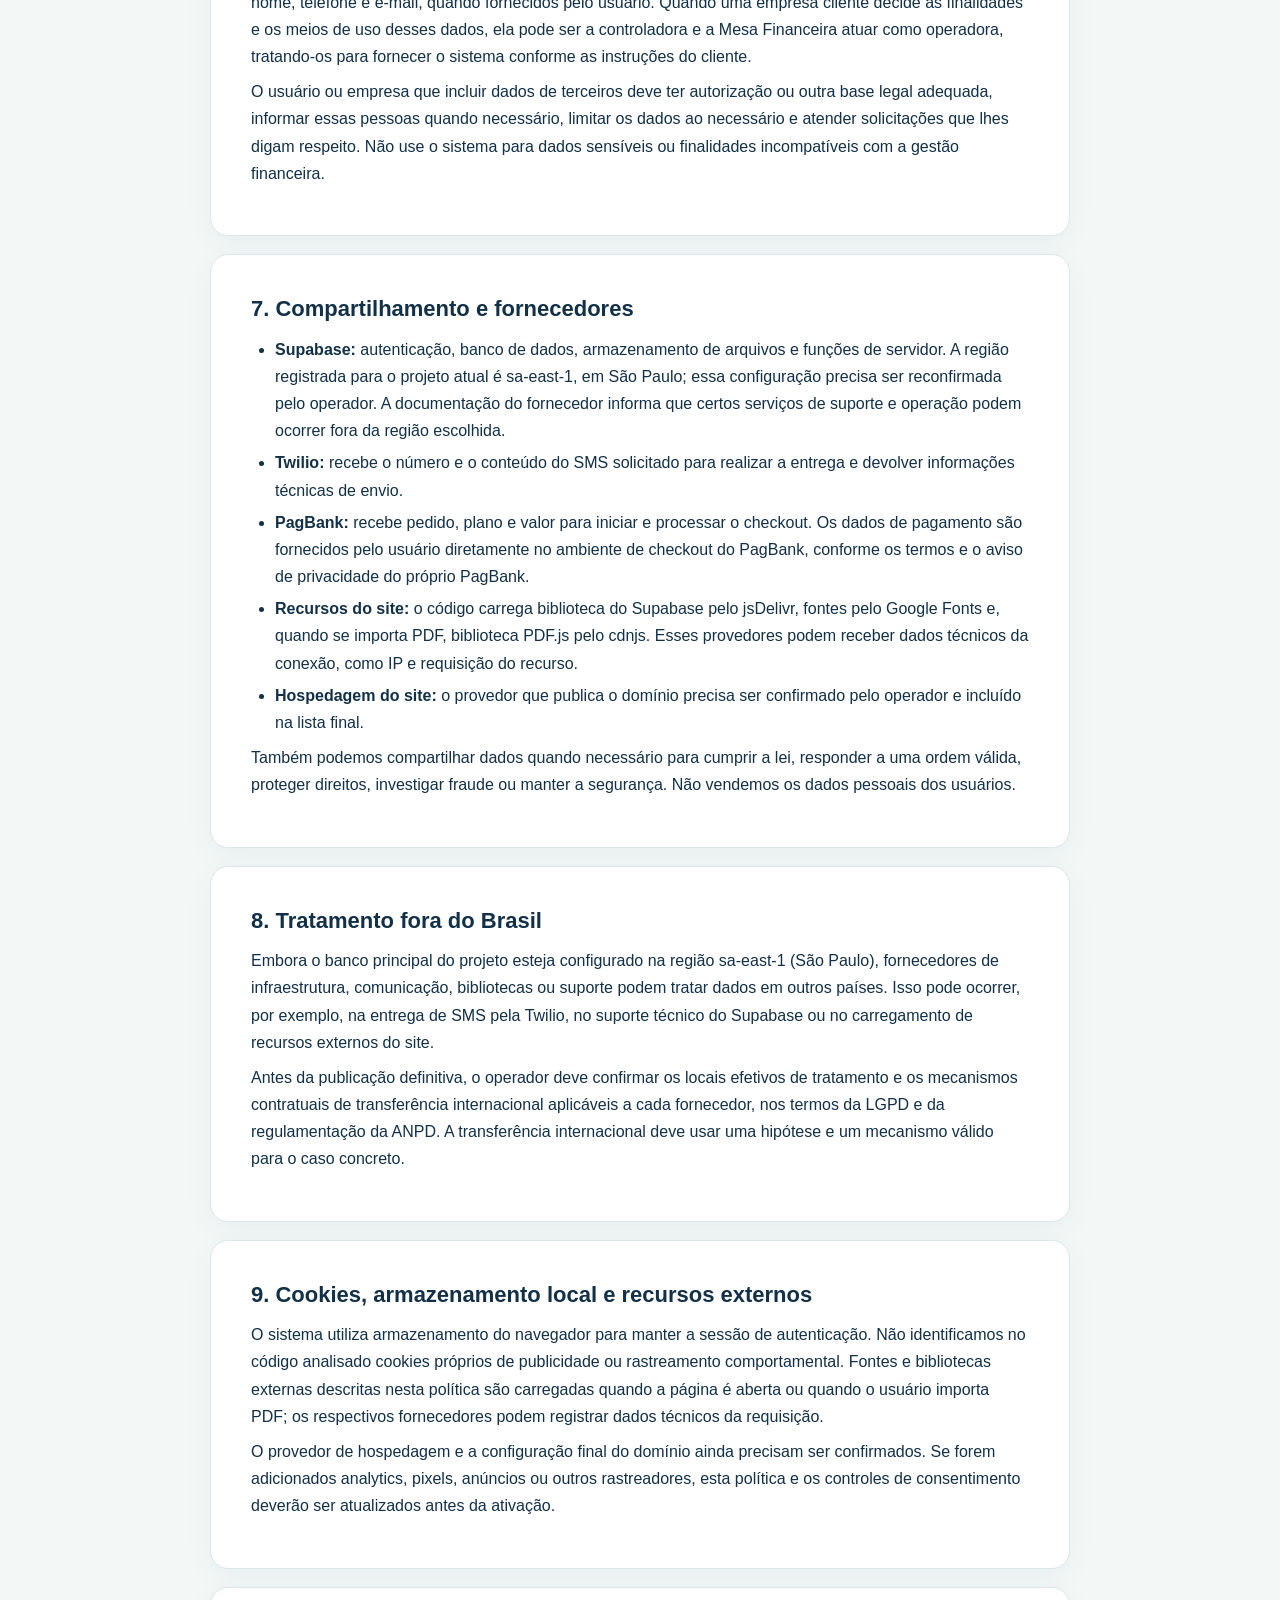
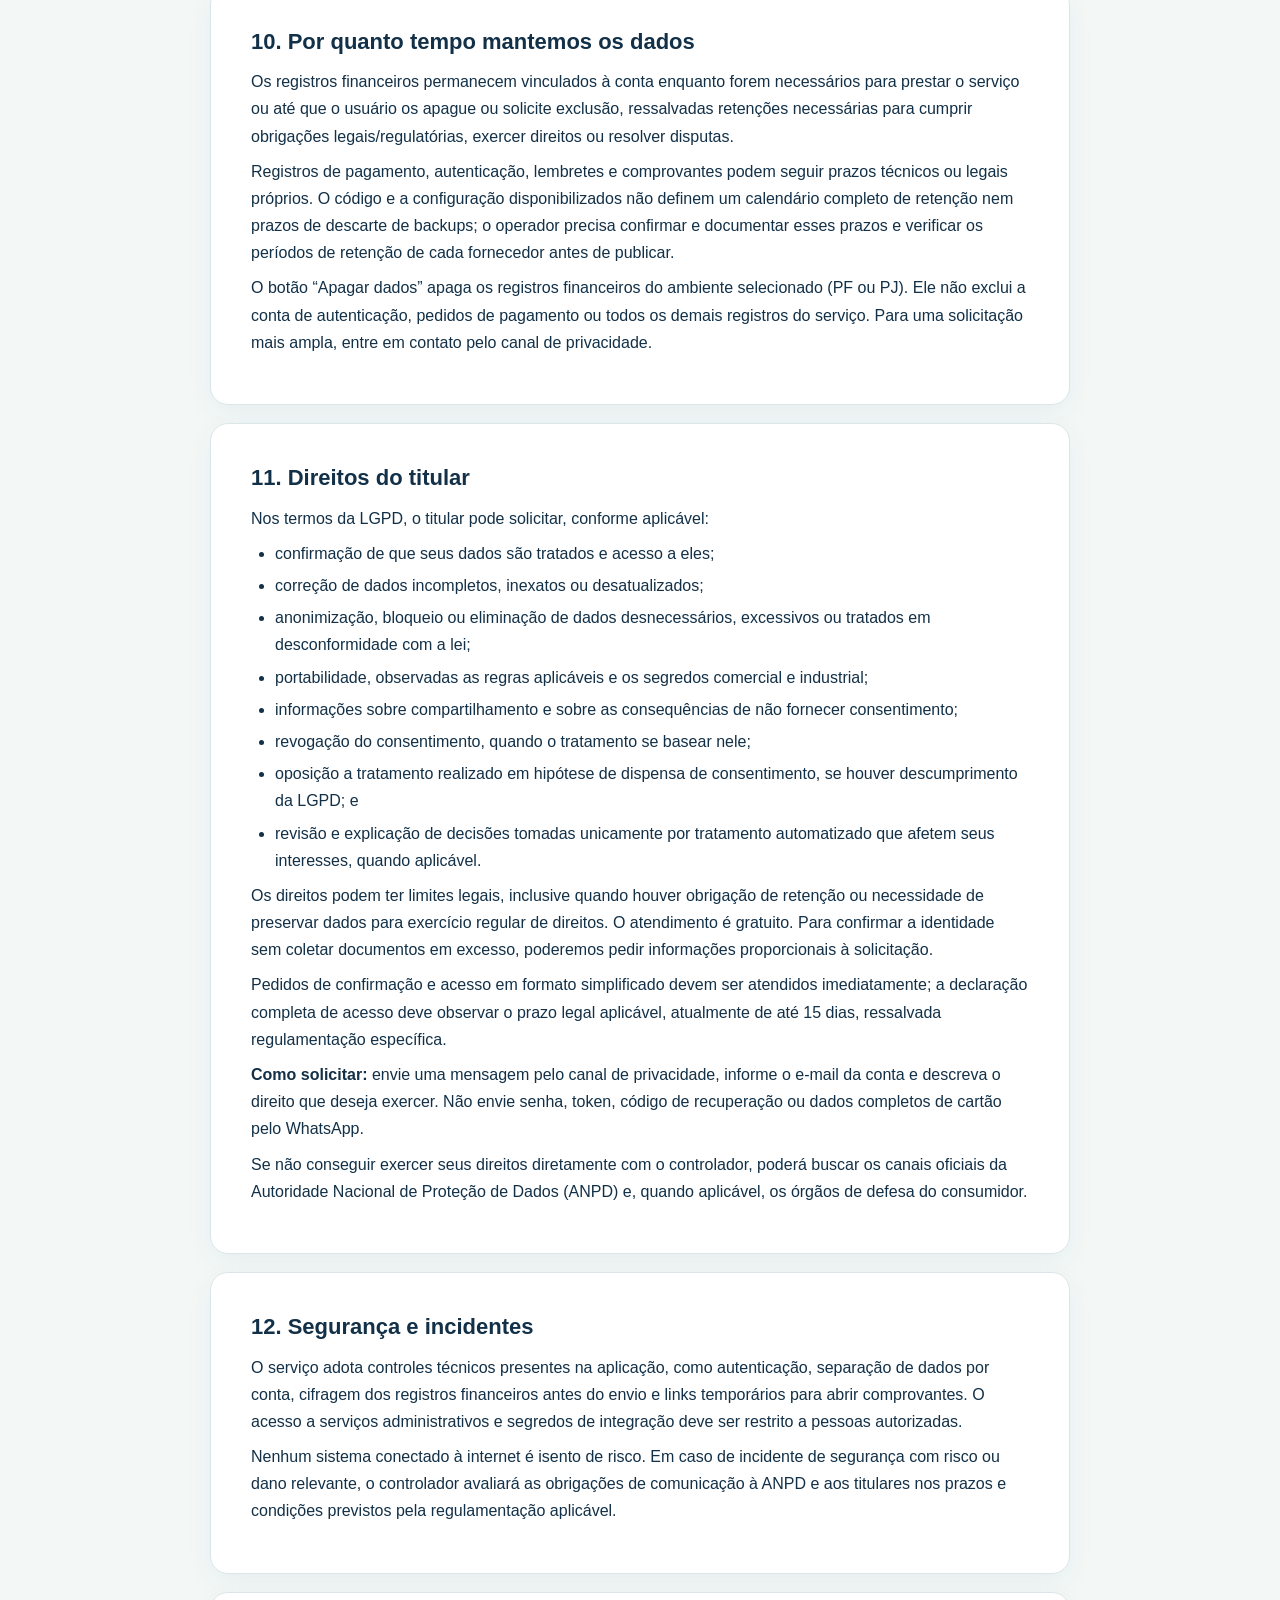
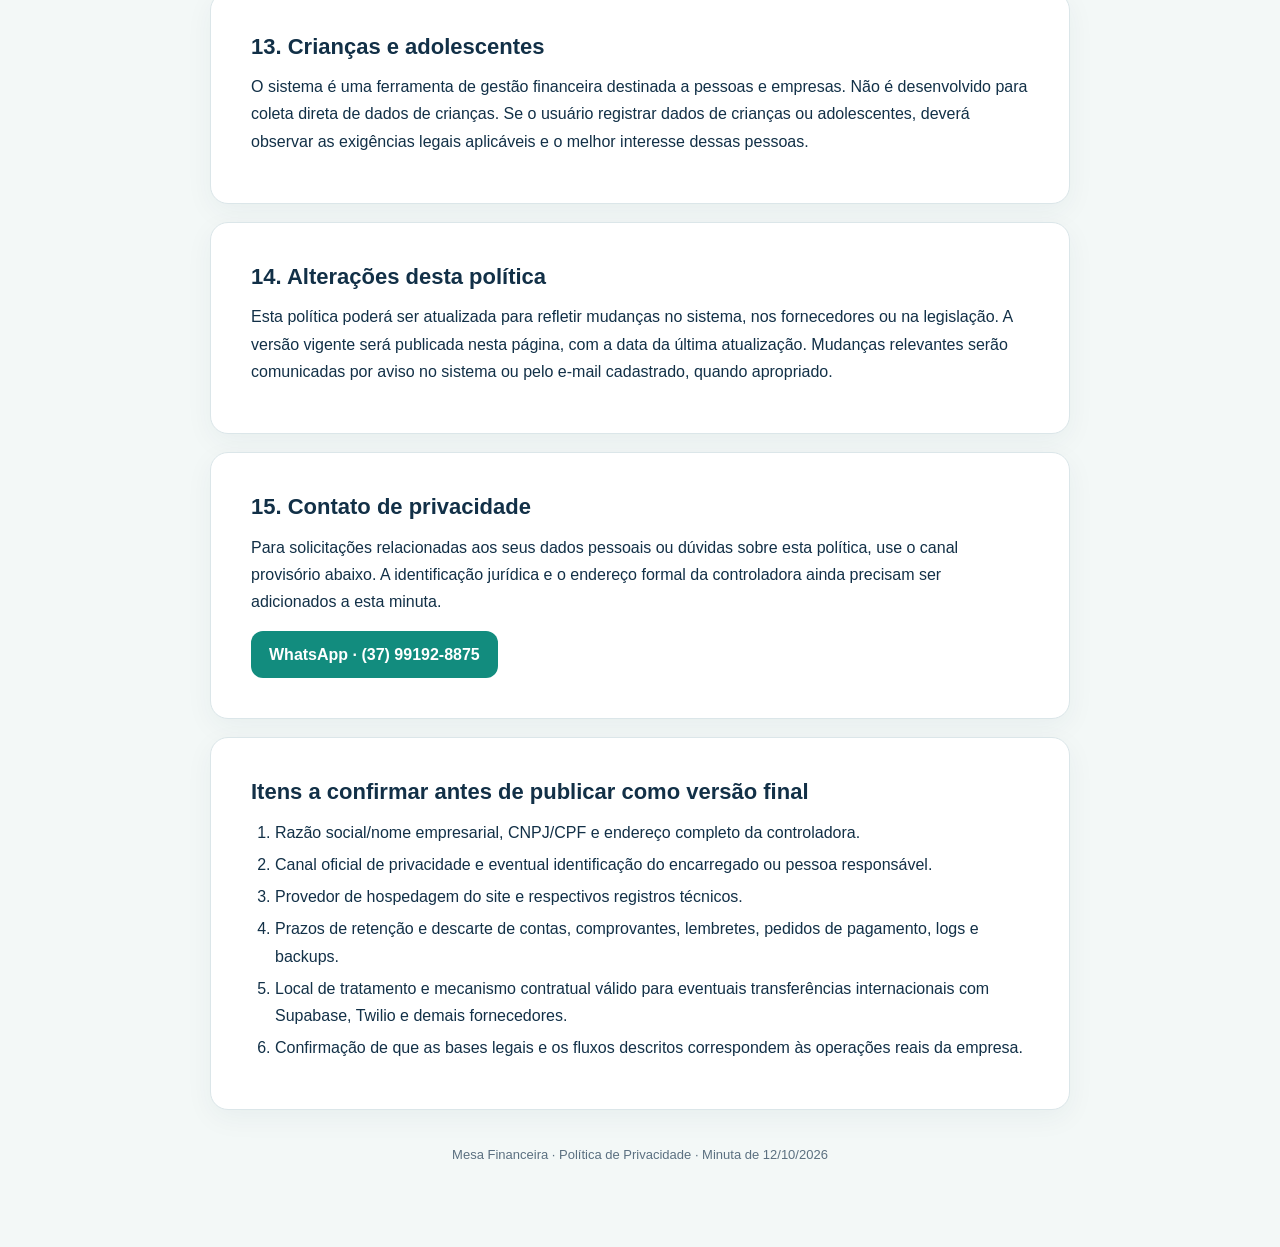
==== commit cb83ad50: "Add files via upload" ====
--- a/politica-de-privacidade.html
+++ b/politica-de-privacidade.html
@@ -44,7 +44,8 @@
     <h2>3. Dados que podem ser tratados</h2>
     <ul>
       <li><strong>Conta e acesso:</strong> e-mail, identificador da conta, estado de confirmação do e-mail, sessões de acesso e informações técnicas necessárias à autenticação e recuperação.</li>
-      <li><strong>Registros financeiros digitados pelo usuário:</strong> descrições, valores, datas, categorias, contas e saldos, receitas, despesas, vencimentos, orçamento, cartões, produtos e informações de fluxo de caixa. O usuário pode incluir informações de terceiros nesses registros.</li>
+      <li><strong>Registros financeiros digitados pelo usuário:</strong> descrições, valores, datas, categorias, contas e saldos, receitas, despesas, vencimentos, orçamento, cartões, produtos, vendas e informações de fluxo de caixa.</li>
+      <li><strong>Cadastro de clientes no ambiente PJ:</strong> nome do cliente ou empresa e, se o usuário informar, telefone e e-mail, associados às vendas e aos recebimentos registrados.</li>
       <li><strong>Arquivos enviados:</strong> comprovantes anexados a lançamentos e extratos bancários importados. O sistema aceita arquivos de até 5 MB por comprovante e lê extratos OFX, QFX, CSV ou PDF no navegador.</li>
       <li><strong>Lembretes por SMS:</strong> número de telefone, data e tipo do lembrete (pagar ou receber), horário de envio, estado e identificador técnico de entrega. A mensagem enviada informa apenas o tipo geral e a data, sem incluir valor ou descrição da conta.</li>
       <li><strong>Contratação e pagamentos:</strong> plano solicitado, valor, situação do pedido, datas, identificadores de checkout/pedido e método de pagamento informado pelo PagBank. A integração do sistema não armazena número de cartão ou código de segurança.</li>
@@ -76,7 +77,7 @@
 
   <section class="card">
     <h2>6. Informações de terceiros inseridas no sistema</h2>
-    <p>O usuário pode registrar dados de clientes, fornecedores, funcionários ou outras pessoas em descrições, comprovantes ou lançamentos. Quando uma empresa cliente decide as finalidades e os meios de uso desses dados, ela pode ser a controladora e a Mesa Financeira atuar como operadora, tratando-os para fornecer o sistema conforme as instruções do cliente.</p>
+    <p>O usuário pode registrar dados de clientes, fornecedores, funcionários ou outras pessoas em descrições, comprovantes, lançamentos e no cadastro de clientes e vendas do ambiente PJ. Esse cadastro pode incluir nome, telefone e e-mail, quando fornecidos pelo usuário. Quando uma empresa cliente decide as finalidades e os meios de uso desses dados, ela pode ser a controladora e a Mesa Financeira atuar como operadora, tratando-os para fornecer o sistema conforme as instruções do cliente.</p>
     <p>O usuário ou empresa que incluir dados de terceiros deve ter autorização ou outra base legal adequada, informar essas pessoas quando necessário, limitar os dados ao necessário e atender solicitações que lhes digam respeito. Não use o sistema para dados sensíveis ou finalidades incompatíveis com a gestão financeira.</p>
   </section>
 
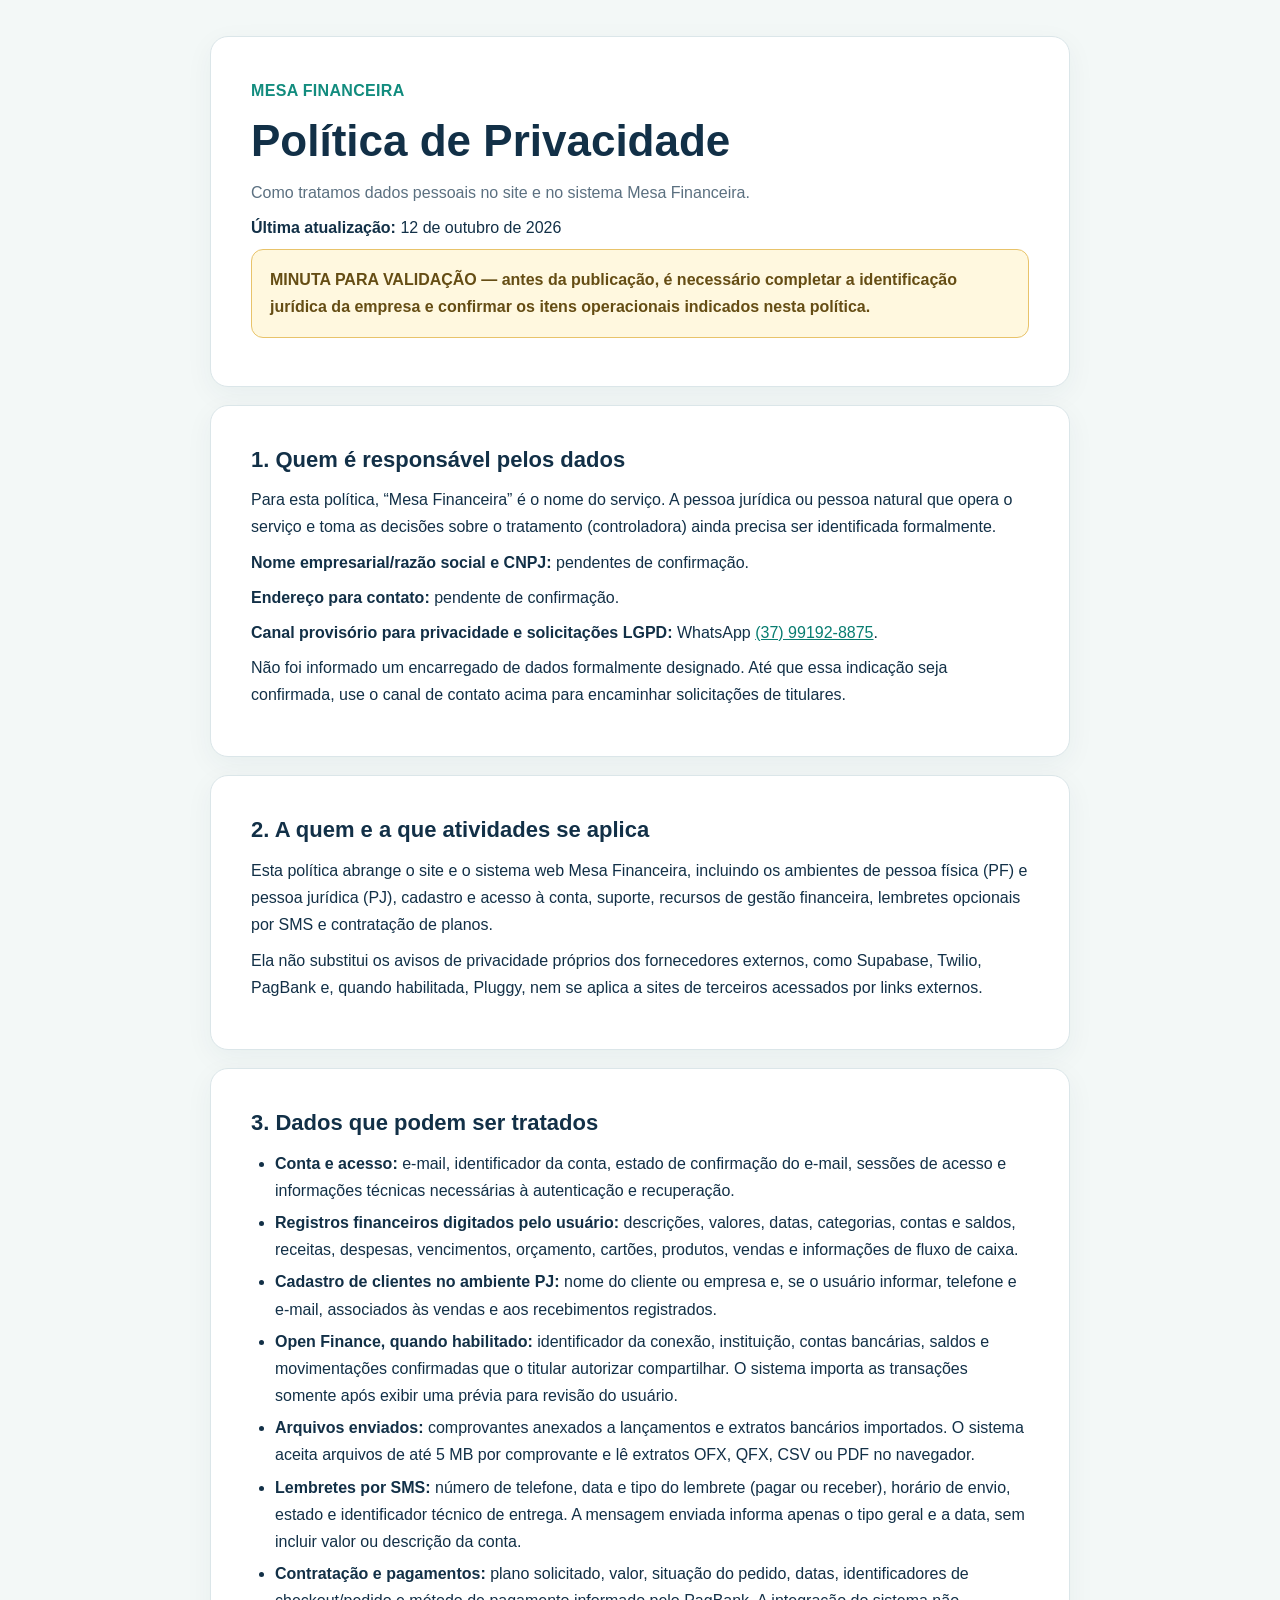
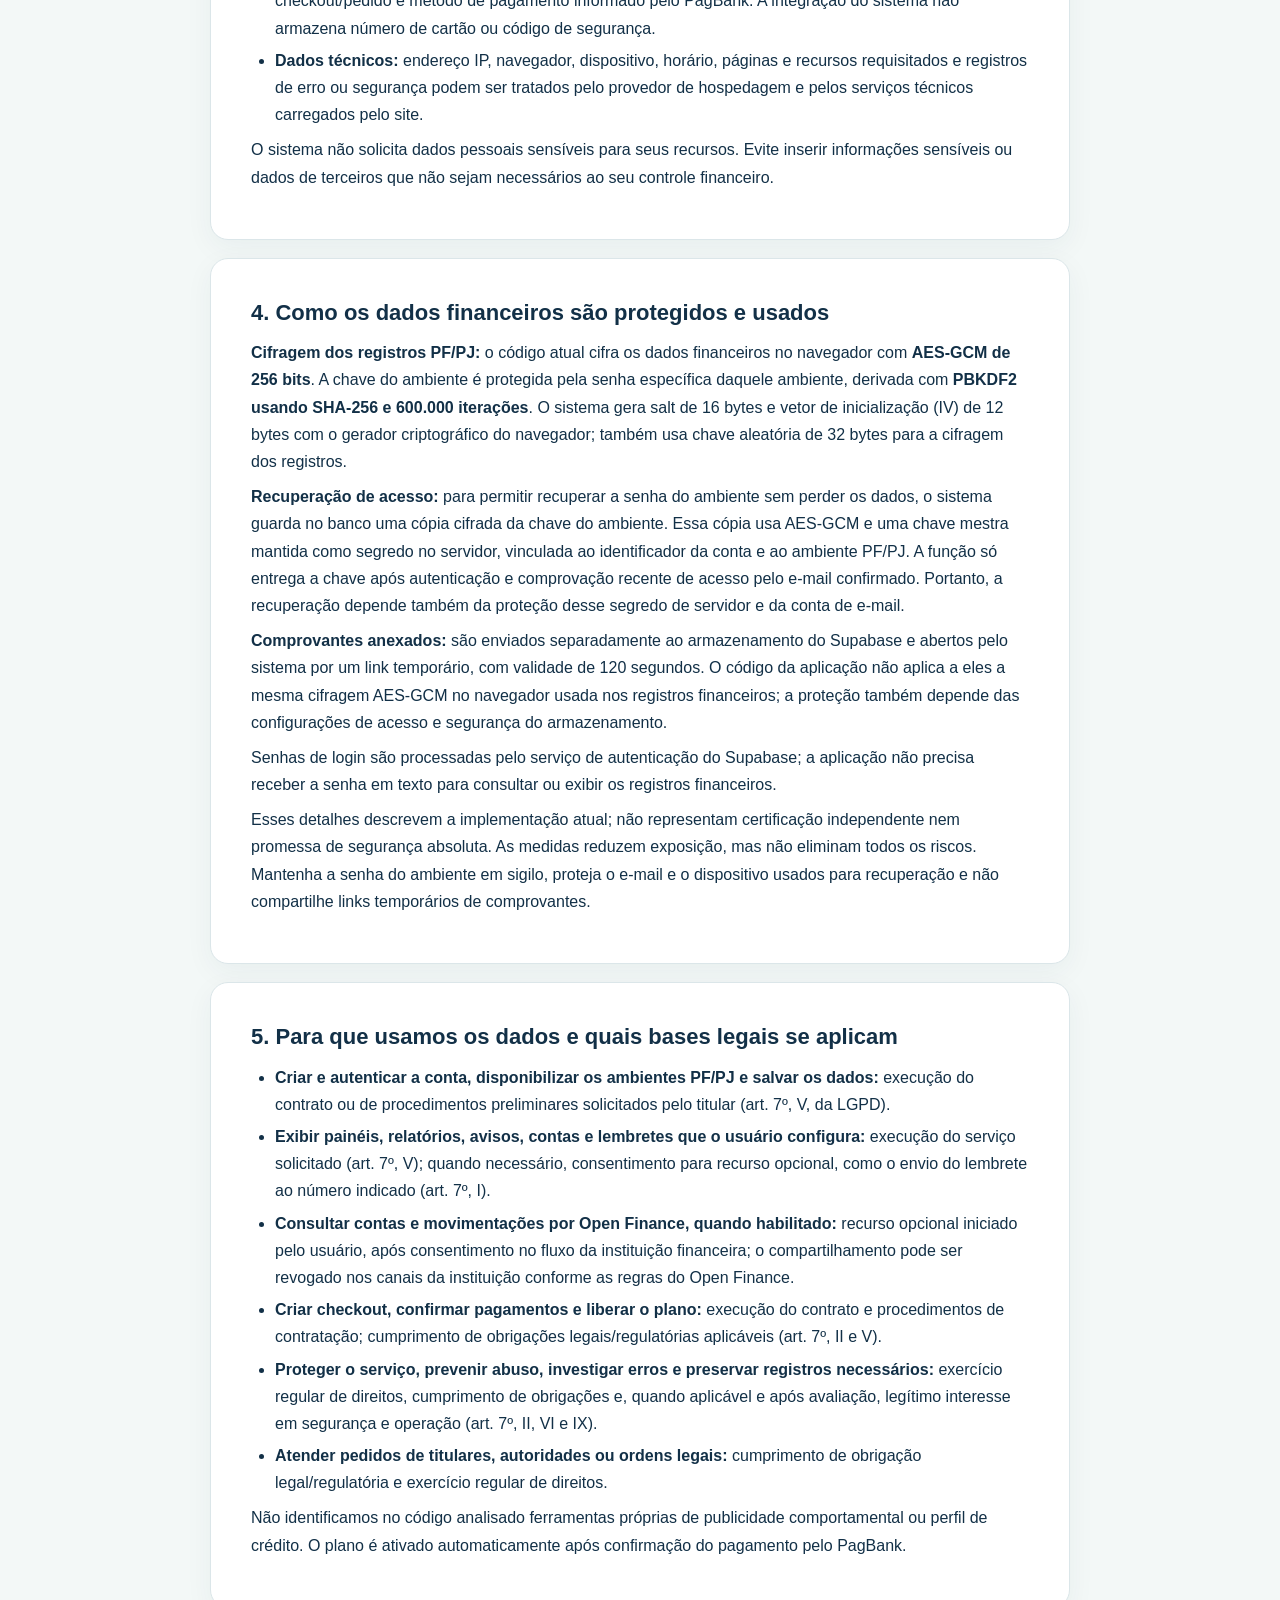
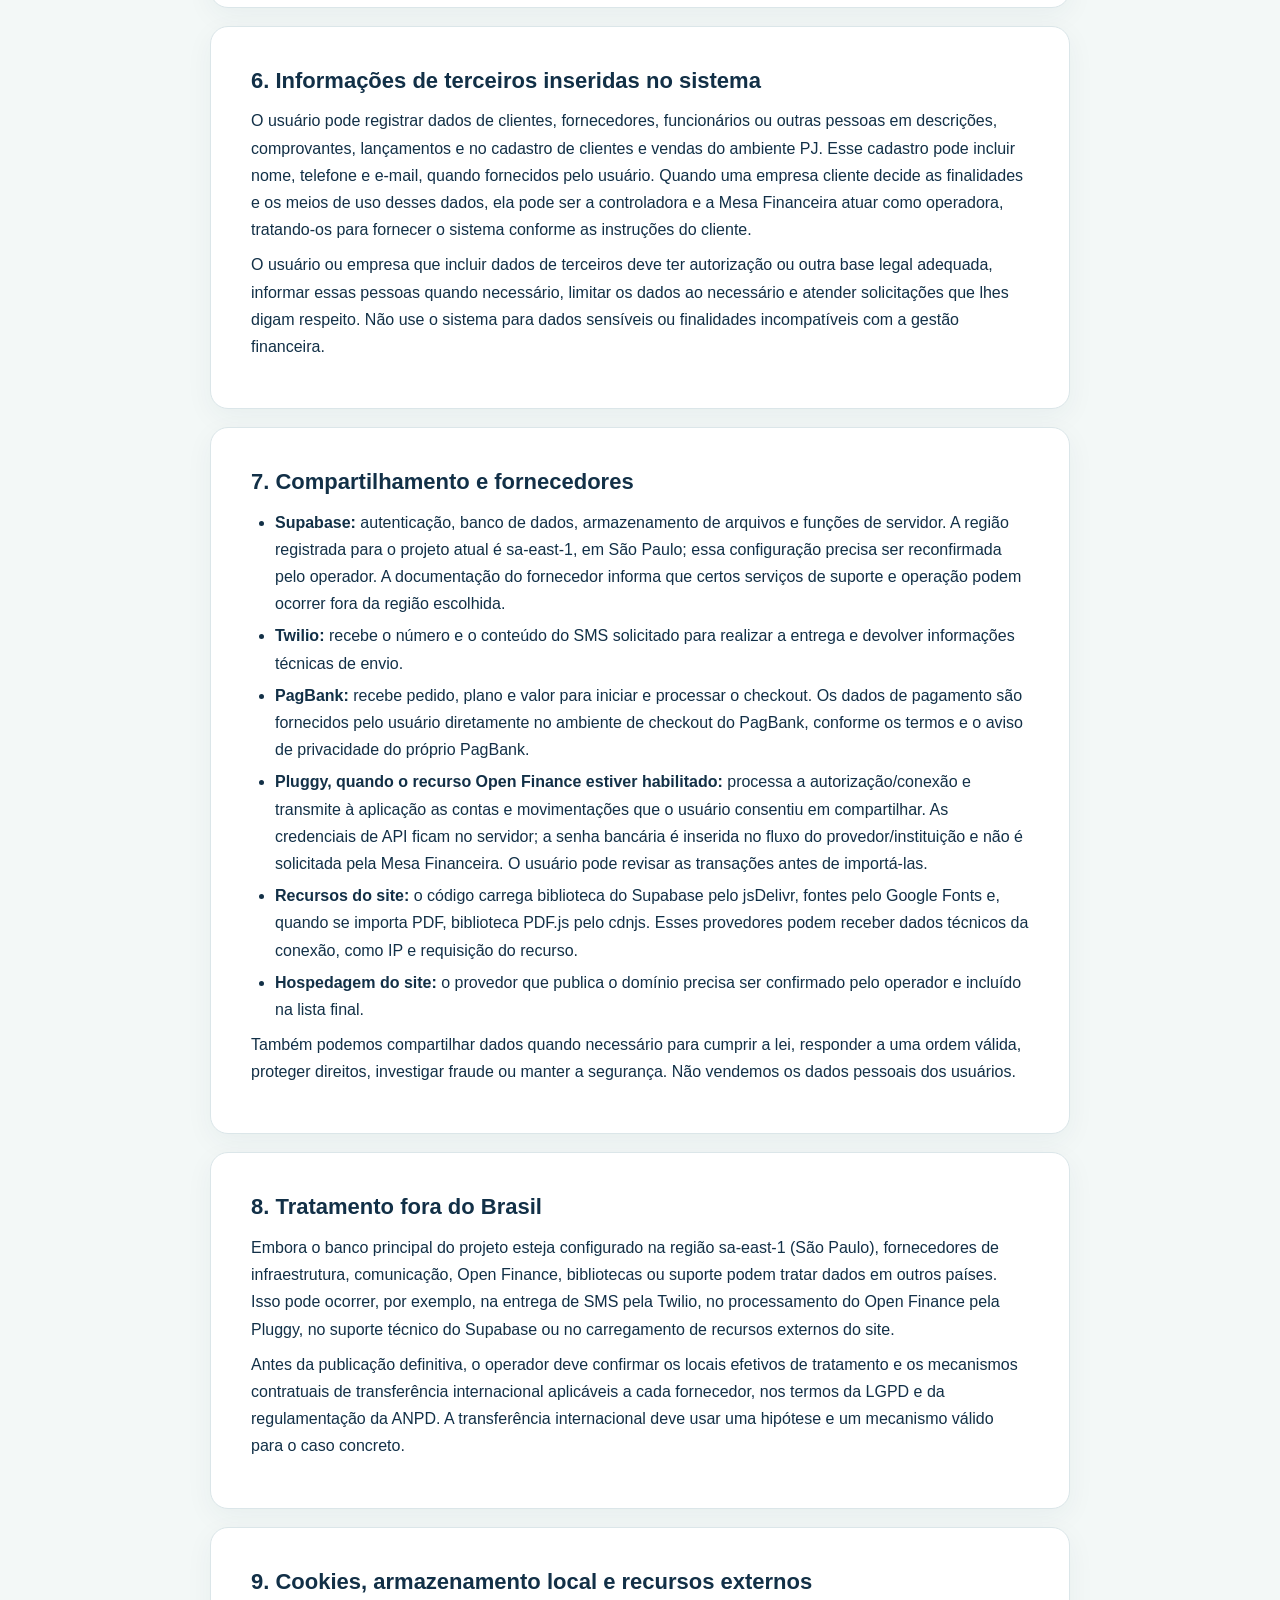
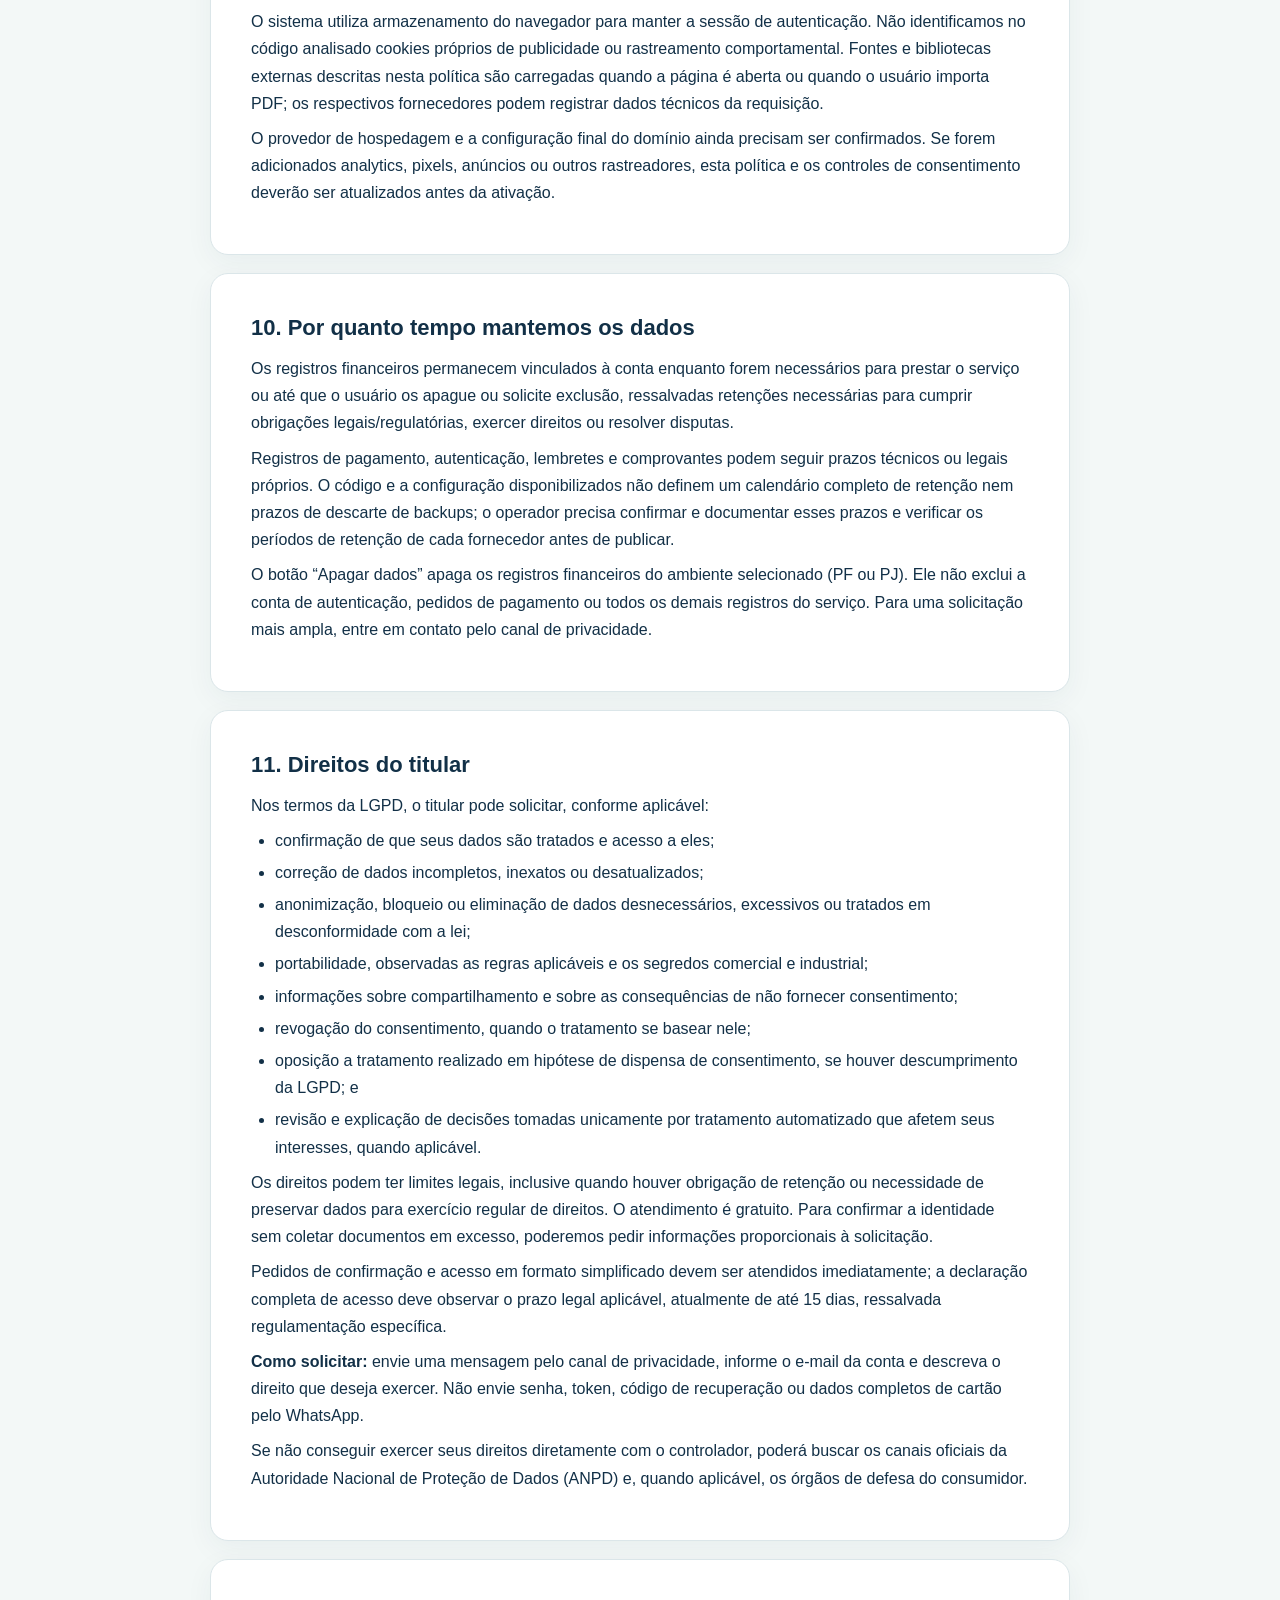
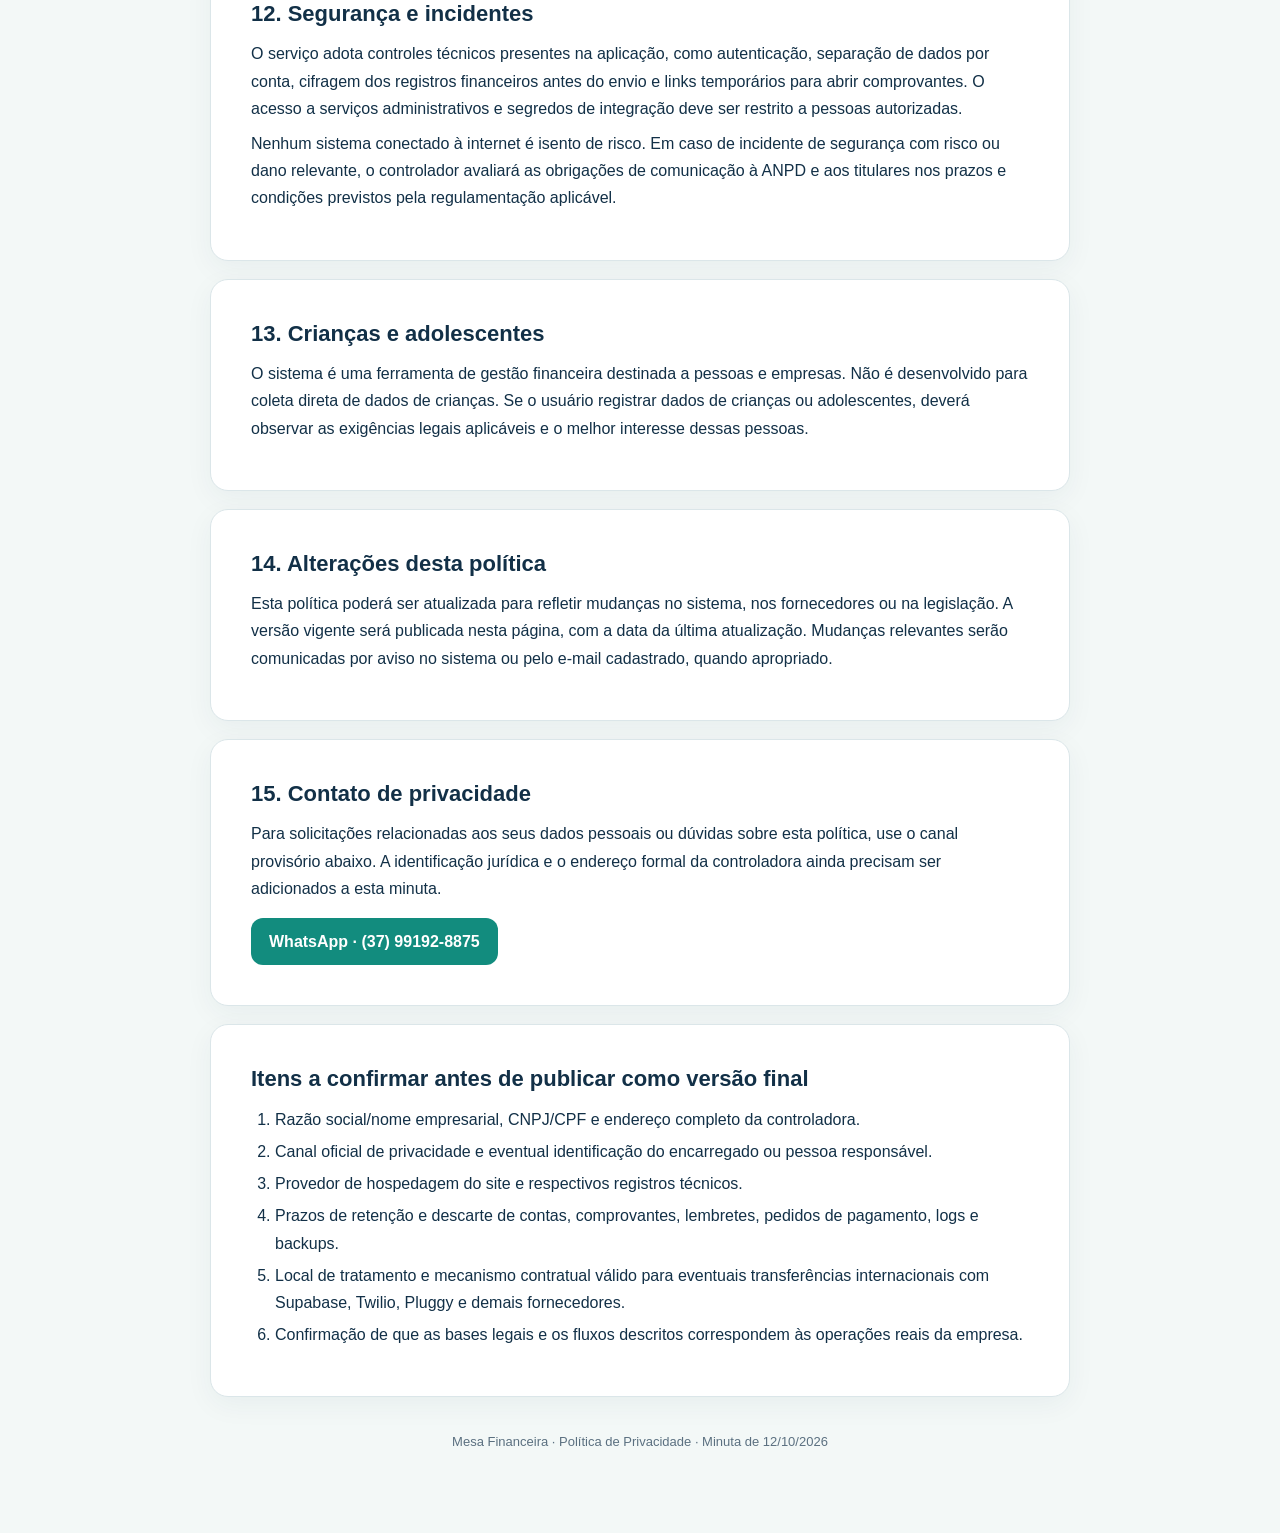
==== commit c85ac96b: "Add files via upload" ====
--- a/politica-de-privacidade.html
+++ b/politica-de-privacidade.html
@@ -37,7 +37,7 @@
   <section class="card">
     <h2>2. A quem e a que atividades se aplica</h2>
     <p>Esta política abrange o site e o sistema web Mesa Financeira, incluindo os ambientes de pessoa física (PF) e pessoa jurídica (PJ), cadastro e acesso à conta, suporte, recursos de gestão financeira, lembretes opcionais por SMS e contratação de planos.</p>
-    <p>Ela não substitui os avisos de privacidade próprios dos fornecedores externos, como Supabase, Twilio e PagBank, nem se aplica a sites de terceiros acessados por links externos.</p>
+    <p>Ela não substitui os avisos de privacidade próprios dos fornecedores externos, como Supabase, Twilio, PagBank e, quando habilitada, Pluggy, nem se aplica a sites de terceiros acessados por links externos.</p>
   </section>
 
   <section class="card">
@@ -46,6 +46,7 @@
       <li><strong>Conta e acesso:</strong> e-mail, identificador da conta, estado de confirmação do e-mail, sessões de acesso e informações técnicas necessárias à autenticação e recuperação.</li>
       <li><strong>Registros financeiros digitados pelo usuário:</strong> descrições, valores, datas, categorias, contas e saldos, receitas, despesas, vencimentos, orçamento, cartões, produtos, vendas e informações de fluxo de caixa.</li>
       <li><strong>Cadastro de clientes no ambiente PJ:</strong> nome do cliente ou empresa e, se o usuário informar, telefone e e-mail, associados às vendas e aos recebimentos registrados.</li>
+      <li><strong>Open Finance, quando habilitado:</strong> identificador da conexão, instituição, contas bancárias, saldos e movimentações confirmadas que o titular autorizar compartilhar. O sistema importa as transações somente após exibir uma prévia para revisão do usuário.</li>
       <li><strong>Arquivos enviados:</strong> comprovantes anexados a lançamentos e extratos bancários importados. O sistema aceita arquivos de até 5 MB por comprovante e lê extratos OFX, QFX, CSV ou PDF no navegador.</li>
       <li><strong>Lembretes por SMS:</strong> número de telefone, data e tipo do lembrete (pagar ou receber), horário de envio, estado e identificador técnico de entrega. A mensagem enviada informa apenas o tipo geral e a data, sem incluir valor ou descrição da conta.</li>
       <li><strong>Contratação e pagamentos:</strong> plano solicitado, valor, situação do pedido, datas, identificadores de checkout/pedido e método de pagamento informado pelo PagBank. A integração do sistema não armazena número de cartão ou código de segurança.</li>
@@ -68,6 +69,7 @@
     <ul>
       <li><strong>Criar e autenticar a conta, disponibilizar os ambientes PF/PJ e salvar os dados:</strong> execução do contrato ou de procedimentos preliminares solicitados pelo titular (art. 7º, V, da LGPD).</li>
       <li><strong>Exibir painéis, relatórios, avisos, contas e lembretes que o usuário configura:</strong> execução do serviço solicitado (art. 7º, V); quando necessário, consentimento para recurso opcional, como o envio do lembrete ao número indicado (art. 7º, I).</li>
+      <li><strong>Consultar contas e movimentações por Open Finance, quando habilitado:</strong> recurso opcional iniciado pelo usuário, após consentimento no fluxo da instituição financeira; o compartilhamento pode ser revogado nos canais da instituição conforme as regras do Open Finance.</li>
       <li><strong>Criar checkout, confirmar pagamentos e liberar o plano:</strong> execução do contrato e procedimentos de contratação; cumprimento de obrigações legais/regulatórias aplicáveis (art. 7º, II e V).</li>
       <li><strong>Proteger o serviço, prevenir abuso, investigar erros e preservar registros necessários:</strong> exercício regular de direitos, cumprimento de obrigações e, quando aplicável e após avaliação, legítimo interesse em segurança e operação (art. 7º, II, VI e IX).</li>
       <li><strong>Atender pedidos de titulares, autoridades ou ordens legais:</strong> cumprimento de obrigação legal/regulatória e exercício regular de direitos.</li>
@@ -87,6 +89,7 @@
       <li><strong>Supabase:</strong> autenticação, banco de dados, armazenamento de arquivos e funções de servidor. A região registrada para o projeto atual é sa-east-1, em São Paulo; essa configuração precisa ser reconfirmada pelo operador. A documentação do fornecedor informa que certos serviços de suporte e operação podem ocorrer fora da região escolhida.</li>
       <li><strong>Twilio:</strong> recebe o número e o conteúdo do SMS solicitado para realizar a entrega e devolver informações técnicas de envio.</li>
       <li><strong>PagBank:</strong> recebe pedido, plano e valor para iniciar e processar o checkout. Os dados de pagamento são fornecidos pelo usuário diretamente no ambiente de checkout do PagBank, conforme os termos e o aviso de privacidade do próprio PagBank.</li>
+      <li><strong>Pluggy, quando o recurso Open Finance estiver habilitado:</strong> processa a autorização/conexão e transmite à aplicação as contas e movimentações que o usuário consentiu em compartilhar. As credenciais de API ficam no servidor; a senha bancária é inserida no fluxo do provedor/instituição e não é solicitada pela Mesa Financeira. O usuário pode revisar as transações antes de importá-las.</li>
       <li><strong>Recursos do site:</strong> o código carrega biblioteca do Supabase pelo jsDelivr, fontes pelo Google Fonts e, quando se importa PDF, biblioteca PDF.js pelo cdnjs. Esses provedores podem receber dados técnicos da conexão, como IP e requisição do recurso.</li>
       <li><strong>Hospedagem do site:</strong> o provedor que publica o domínio precisa ser confirmado pelo operador e incluído na lista final.</li>
     </ul>
@@ -95,7 +98,7 @@
 
   <section class="card">
     <h2>8. Tratamento fora do Brasil</h2>
-    <p>Embora o banco principal do projeto esteja configurado na região sa-east-1 (São Paulo), fornecedores de infraestrutura, comunicação, bibliotecas ou suporte podem tratar dados em outros países. Isso pode ocorrer, por exemplo, na entrega de SMS pela Twilio, no suporte técnico do Supabase ou no carregamento de recursos externos do site.</p>
+    <p>Embora o banco principal do projeto esteja configurado na região sa-east-1 (São Paulo), fornecedores de infraestrutura, comunicação, Open Finance, bibliotecas ou suporte podem tratar dados em outros países. Isso pode ocorrer, por exemplo, na entrega de SMS pela Twilio, no processamento do Open Finance pela Pluggy, no suporte técnico do Supabase ou no carregamento de recursos externos do site.</p>
     <p>Antes da publicação definitiva, o operador deve confirmar os locais efetivos de tratamento e os mecanismos contratuais de transferência internacional aplicáveis a cada fornecedor, nos termos da LGPD e da regulamentação da ANPD. A transferência internacional deve usar uma hipótese e um mecanismo válido para o caso concreto.</p>
   </section>
 
@@ -160,7 +163,7 @@
       <li>Canal oficial de privacidade e eventual identificação do encarregado ou pessoa responsável.</li>
       <li>Provedor de hospedagem do site e respectivos registros técnicos.</li>
       <li>Prazos de retenção e descarte de contas, comprovantes, lembretes, pedidos de pagamento, logs e backups.</li>
-      <li>Local de tratamento e mecanismo contratual válido para eventuais transferências internacionais com Supabase, Twilio e demais fornecedores.</li>
+      <li>Local de tratamento e mecanismo contratual válido para eventuais transferências internacionais com Supabase, Twilio, Pluggy e demais fornecedores.</li>
       <li>Confirmação de que as bases legais e os fluxos descritos correspondem às operações reais da empresa.</li>
     </ol>
   </section>
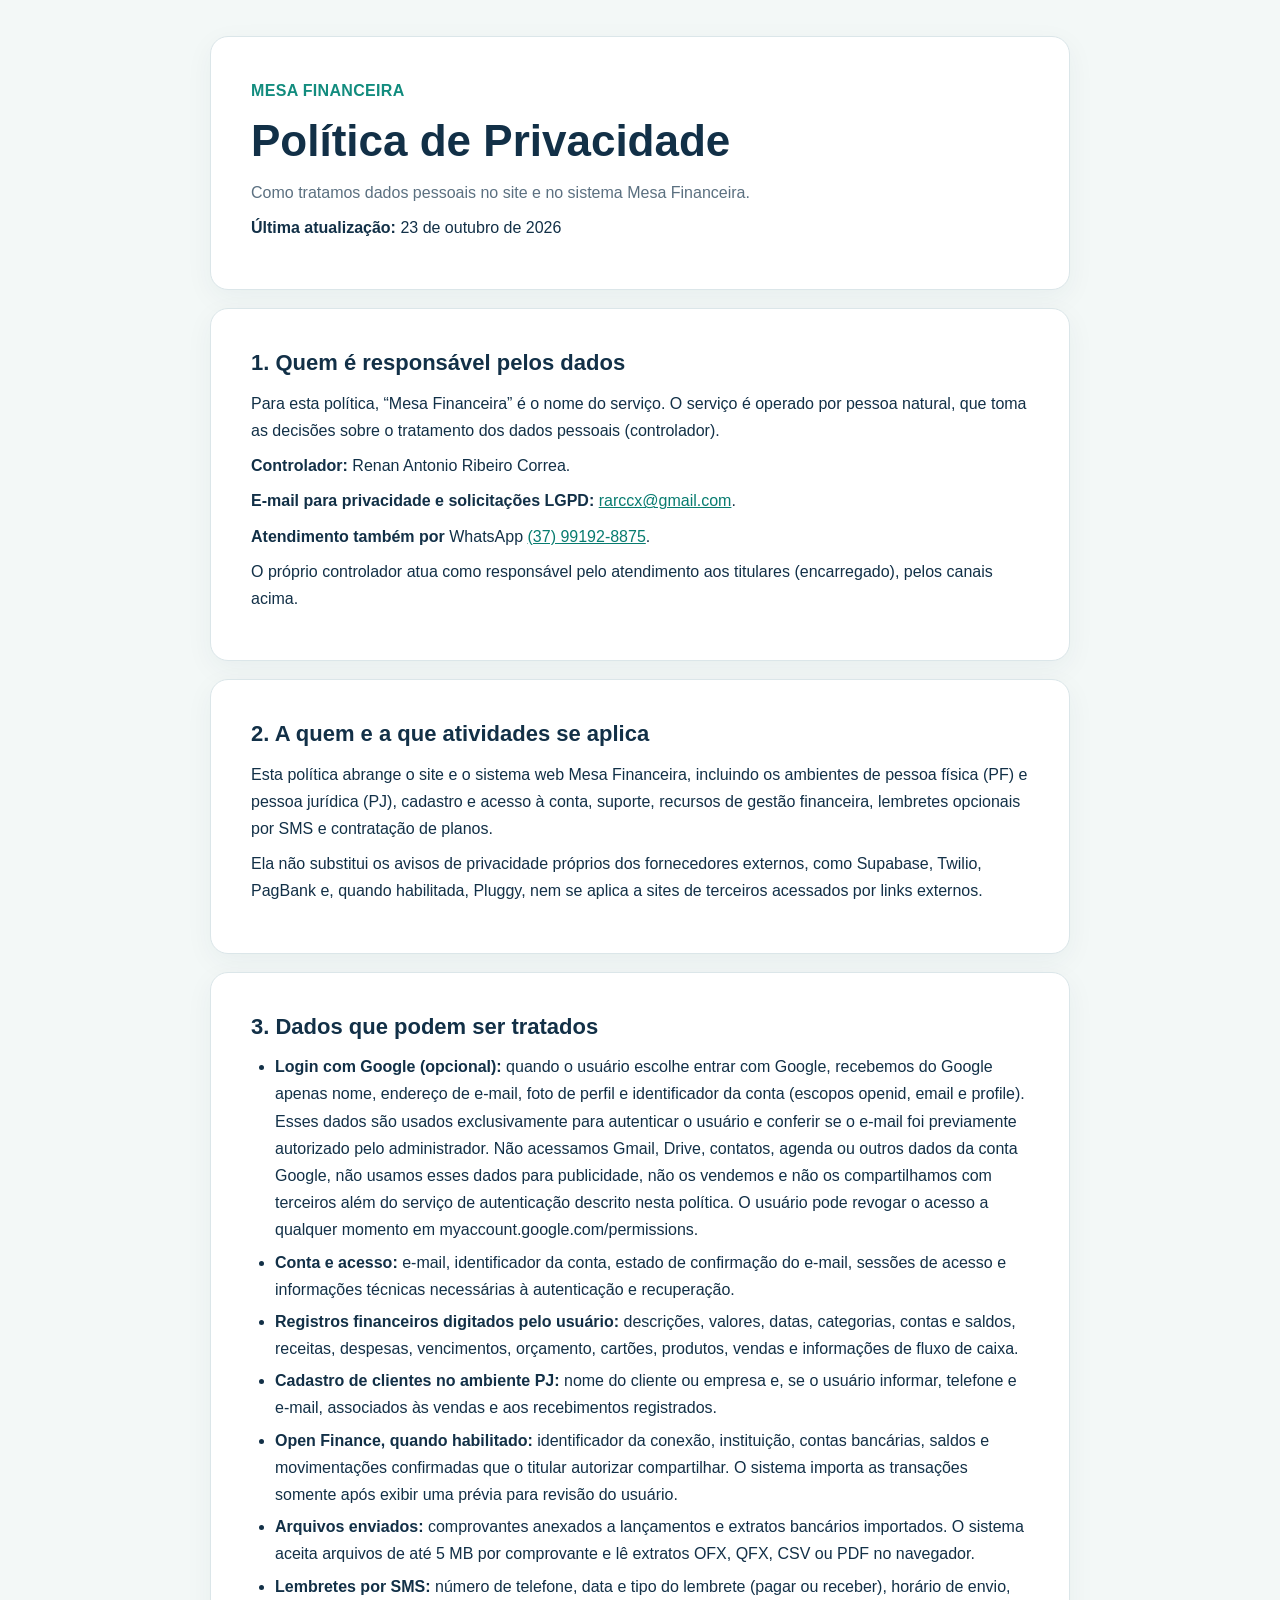
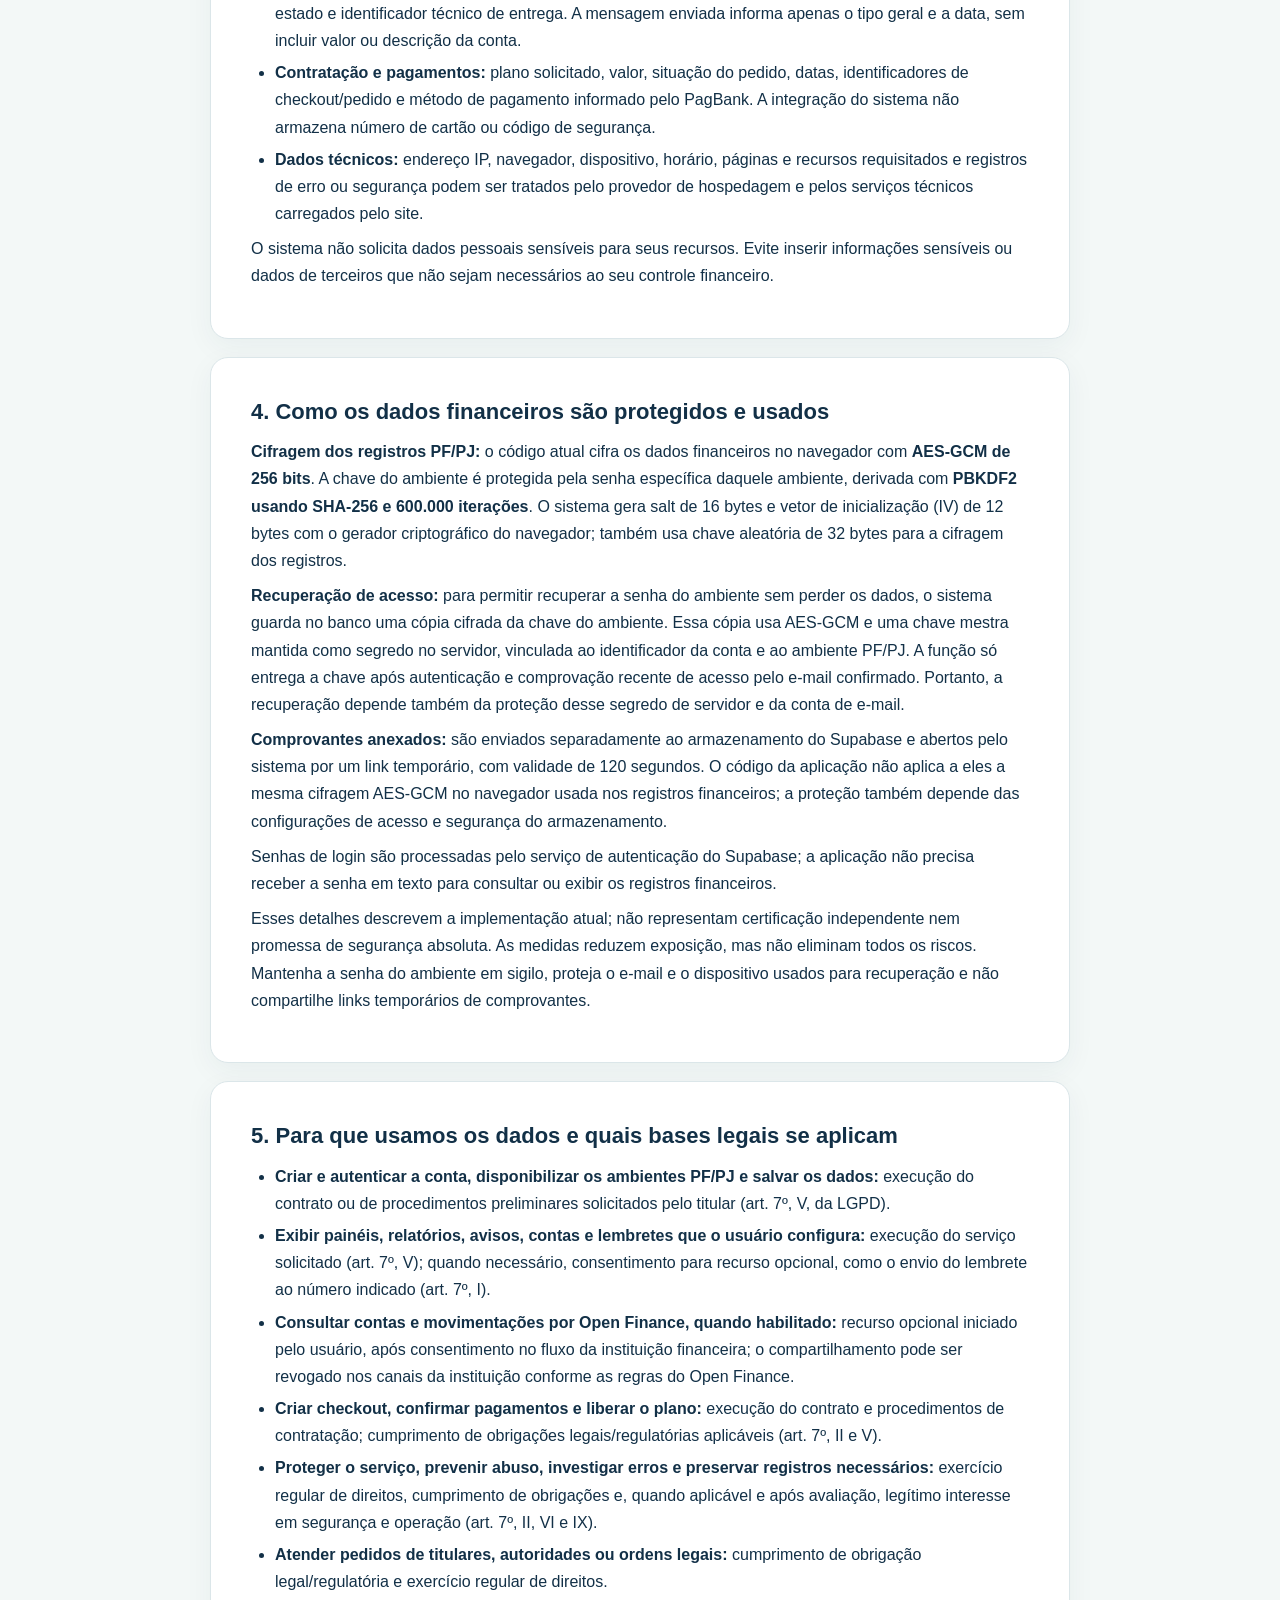
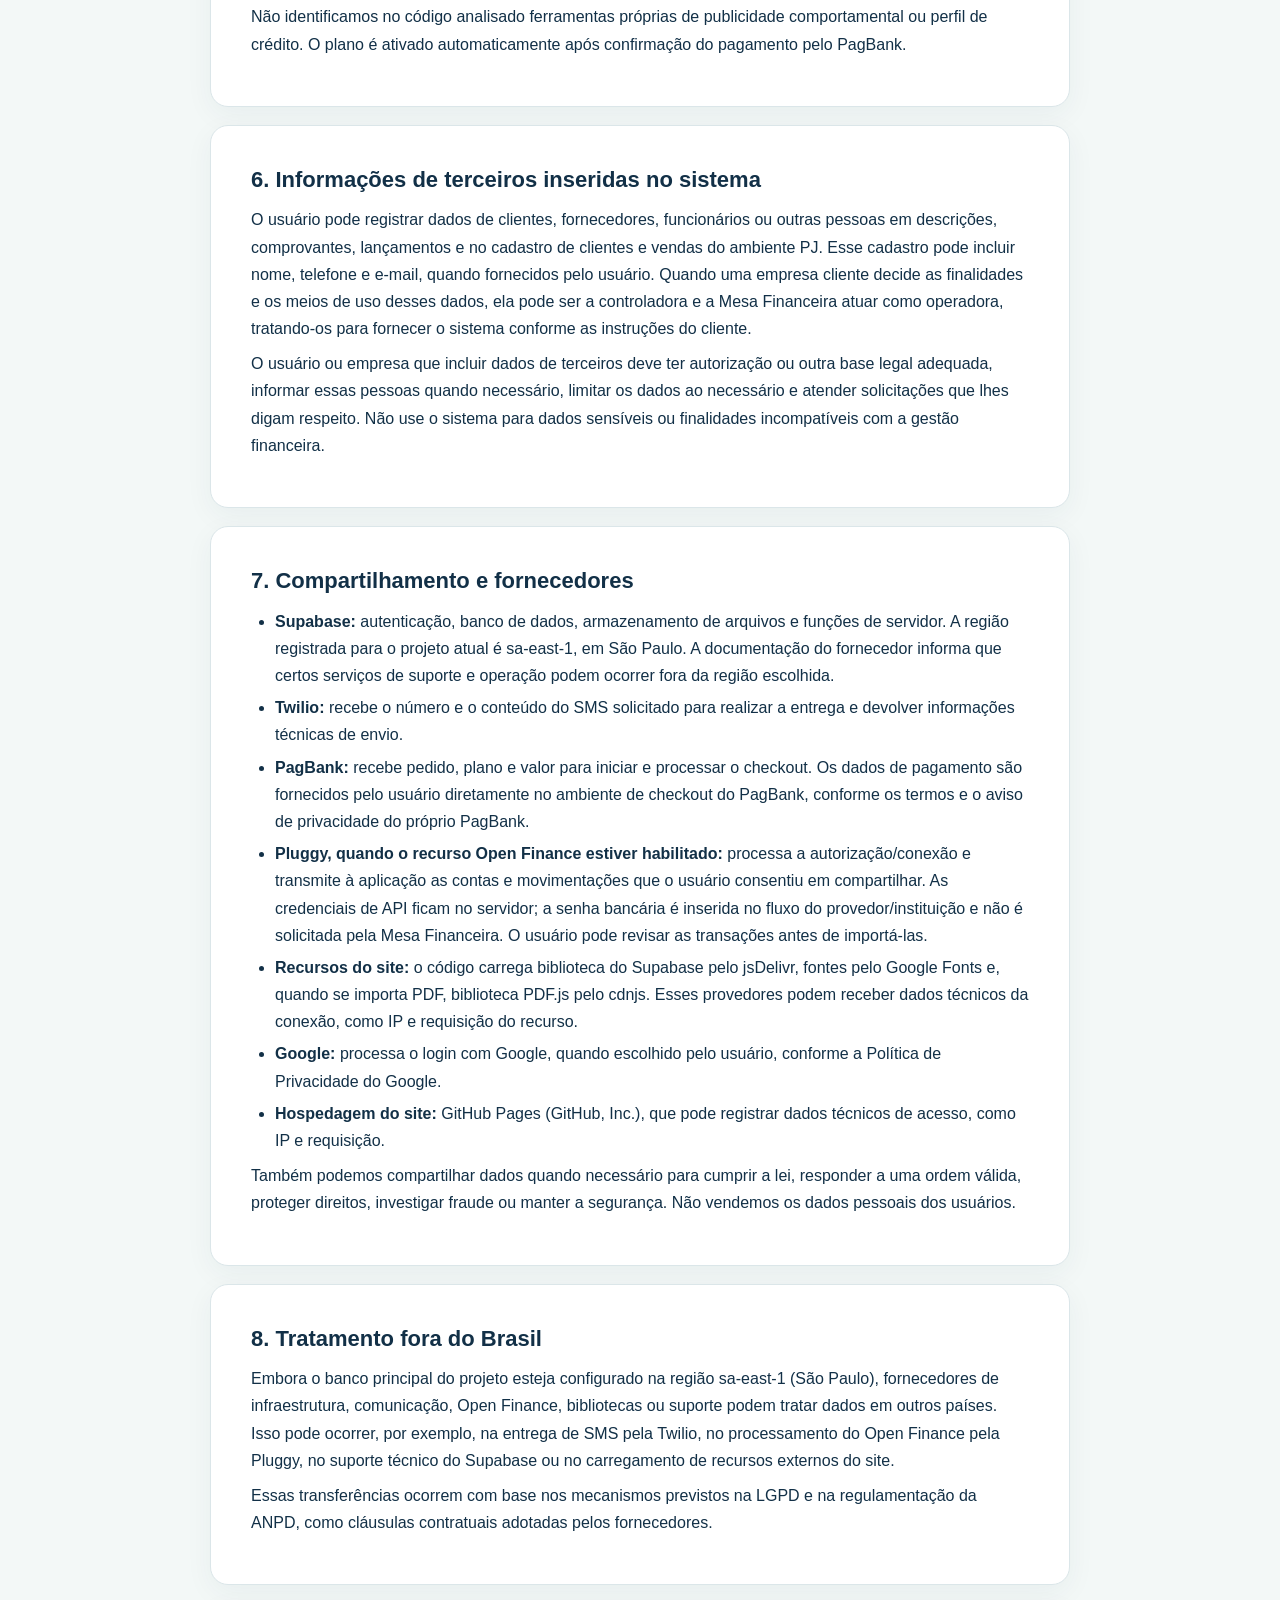
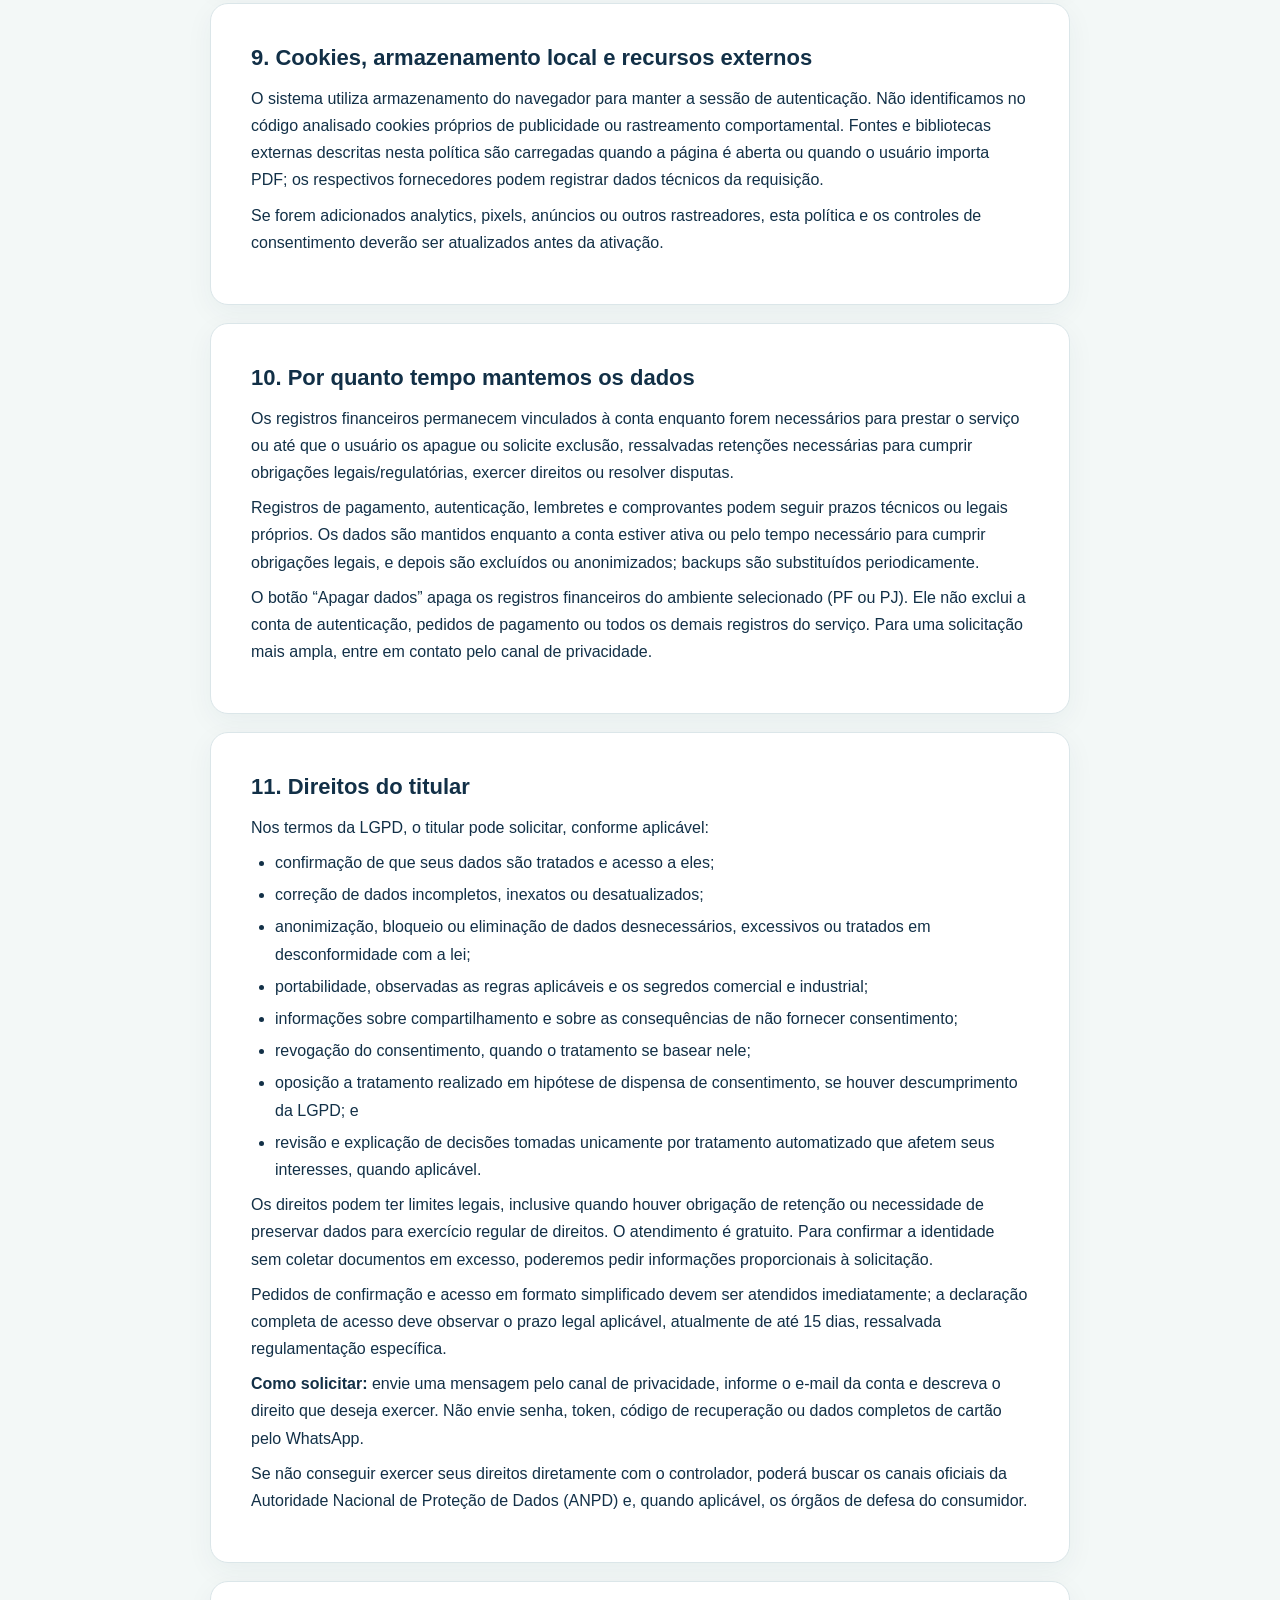
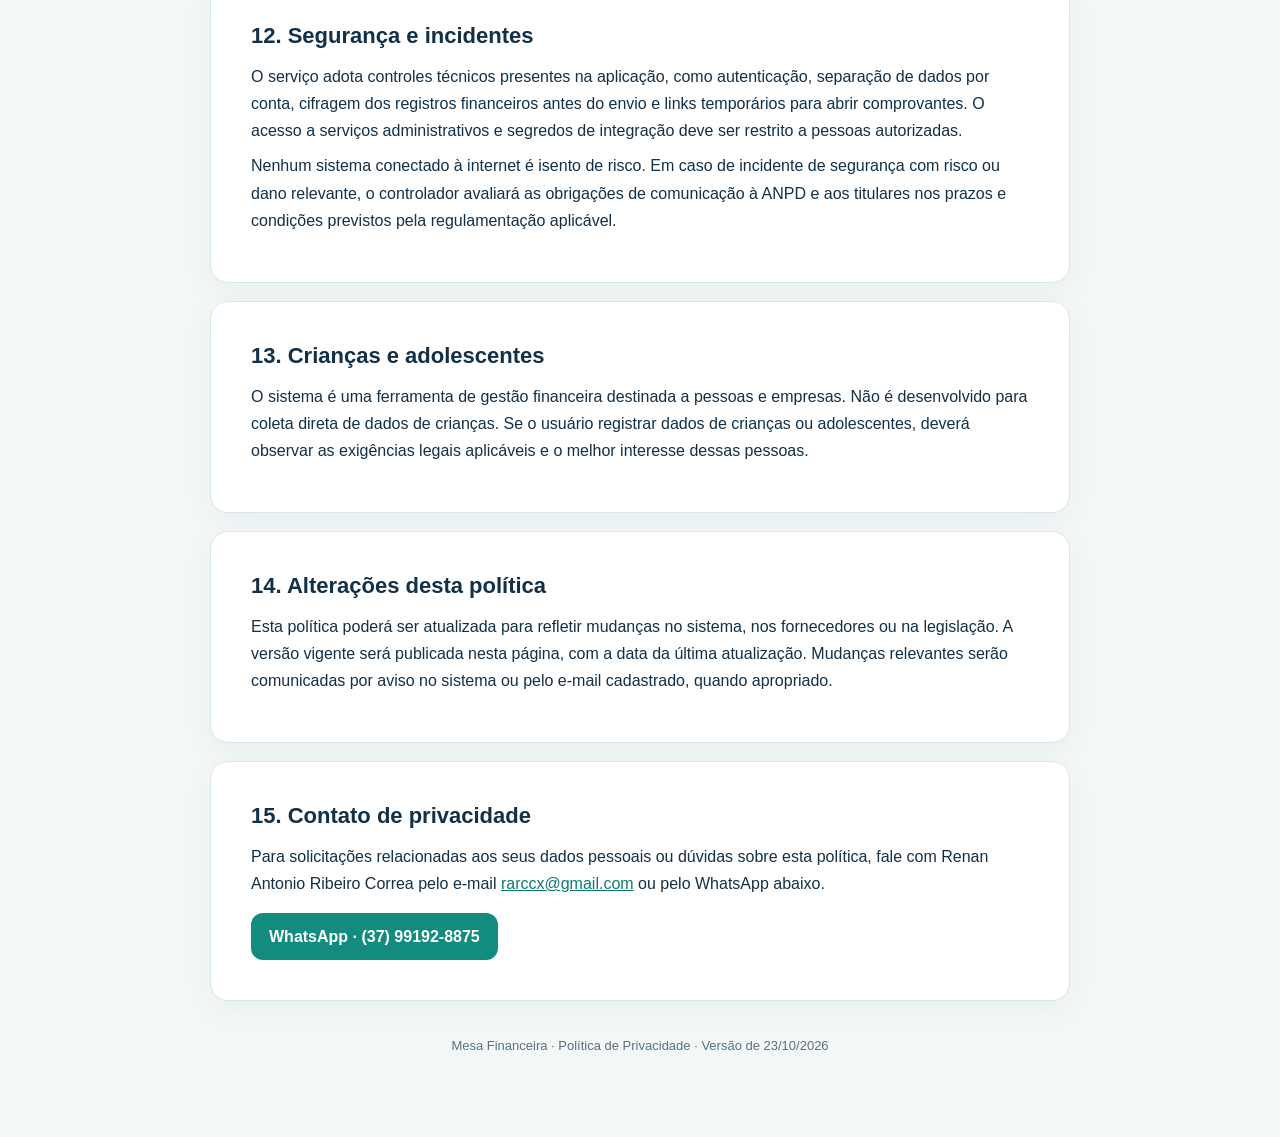
==== commit e7cba6f8: "Add files via upload" ====
--- a/politica-de-privacidade.html
+++ b/politica-de-privacidade.html
@@ -21,17 +21,16 @@
     <div class="brand">MESA FINANCEIRA</div>
     <h1>Política de Privacidade</h1>
     <p class="muted">Como tratamos dados pessoais no site e no sistema Mesa Financeira.</p>
-    <p><strong>Última atualização:</strong> 12 de outubro de 2026</p>
-    <p class="status">MINUTA PARA VALIDAÇÃO — antes da publicação, é necessário completar a identificação jurídica da empresa e confirmar os itens operacionais indicados nesta política.</p>
+    <p><strong>Última atualização:</strong> 23 de outubro de 2026</p>
   </header>
 
   <section class="card">
     <h2>1. Quem é responsável pelos dados</h2>
-    <p>Para esta política, “Mesa Financeira” é o nome do serviço. A pessoa jurídica ou pessoa natural que opera o serviço e toma as decisões sobre o tratamento (controladora) ainda precisa ser identificada formalmente.</p>
-    <p><strong>Nome empresarial/razão social e CNPJ:</strong> pendentes de confirmação.</p>
-    <p><strong>Endereço para contato:</strong> pendente de confirmação.</p>
-    <p><strong>Canal provisório para privacidade e solicitações LGPD:</strong> WhatsApp <a href="https://wa.me/5537991928875" target="_blank" rel="noopener noreferrer">(37) 99192-8875</a>.</p>
-    <p>Não foi informado um encarregado de dados formalmente designado. Até que essa indicação seja confirmada, use o canal de contato acima para encaminhar solicitações de titulares.</p>
+    <p>Para esta política, “Mesa Financeira” é o nome do serviço. O serviço é operado por pessoa natural, que toma as decisões sobre o tratamento dos dados pessoais (controlador).</p>
+    <p><strong>Controlador:</strong> Renan Antonio Ribeiro Correa.</p>
+    <p><strong>E-mail para privacidade e solicitações LGPD:</strong> <a href="mailto:rarccx@gmail.com">rarccx@gmail.com</a>.</p>
+    <p><strong>Atendimento também por</strong> WhatsApp <a href="https://wa.me/5537991928875" target="_blank" rel="noopener noreferrer">(37) 99192-8875</a>.</p>
+    <p>O próprio controlador atua como responsável pelo atendimento aos titulares (encarregado), pelos canais acima.</p>
   </section>
 
   <section class="card">
@@ -43,6 +42,7 @@
   <section class="card">
     <h2>3. Dados que podem ser tratados</h2>
     <ul>
+      <li><strong>Login com Google (opcional):</strong> quando o usuário escolhe entrar com Google, recebemos do Google apenas nome, endereço de e-mail, foto de perfil e identificador da conta (escopos openid, email e profile). Esses dados são usados exclusivamente para autenticar o usuário e conferir se o e-mail foi previamente autorizado pelo administrador. Não acessamos Gmail, Drive, contatos, agenda ou outros dados da conta Google, não usamos esses dados para publicidade, não os vendemos e não os compartilhamos com terceiros além do serviço de autenticação descrito nesta política. O usuário pode revogar o acesso a qualquer momento em myaccount.google.com/permissions.</li>
       <li><strong>Conta e acesso:</strong> e-mail, identificador da conta, estado de confirmação do e-mail, sessões de acesso e informações técnicas necessárias à autenticação e recuperação.</li>
       <li><strong>Registros financeiros digitados pelo usuário:</strong> descrições, valores, datas, categorias, contas e saldos, receitas, despesas, vencimentos, orçamento, cartões, produtos, vendas e informações de fluxo de caixa.</li>
       <li><strong>Cadastro de clientes no ambiente PJ:</strong> nome do cliente ou empresa e, se o usuário informar, telefone e e-mail, associados às vendas e aos recebimentos registrados.</li>
@@ -86,12 +86,13 @@
   <section class="card">
     <h2>7. Compartilhamento e fornecedores</h2>
     <ul>
-      <li><strong>Supabase:</strong> autenticação, banco de dados, armazenamento de arquivos e funções de servidor. A região registrada para o projeto atual é sa-east-1, em São Paulo; essa configuração precisa ser reconfirmada pelo operador. A documentação do fornecedor informa que certos serviços de suporte e operação podem ocorrer fora da região escolhida.</li>
+      <li><strong>Supabase:</strong> autenticação, banco de dados, armazenamento de arquivos e funções de servidor. A região registrada para o projeto atual é sa-east-1, em São Paulo. A documentação do fornecedor informa que certos serviços de suporte e operação podem ocorrer fora da região escolhida.</li>
       <li><strong>Twilio:</strong> recebe o número e o conteúdo do SMS solicitado para realizar a entrega e devolver informações técnicas de envio.</li>
       <li><strong>PagBank:</strong> recebe pedido, plano e valor para iniciar e processar o checkout. Os dados de pagamento são fornecidos pelo usuário diretamente no ambiente de checkout do PagBank, conforme os termos e o aviso de privacidade do próprio PagBank.</li>
       <li><strong>Pluggy, quando o recurso Open Finance estiver habilitado:</strong> processa a autorização/conexão e transmite à aplicação as contas e movimentações que o usuário consentiu em compartilhar. As credenciais de API ficam no servidor; a senha bancária é inserida no fluxo do provedor/instituição e não é solicitada pela Mesa Financeira. O usuário pode revisar as transações antes de importá-las.</li>
       <li><strong>Recursos do site:</strong> o código carrega biblioteca do Supabase pelo jsDelivr, fontes pelo Google Fonts e, quando se importa PDF, biblioteca PDF.js pelo cdnjs. Esses provedores podem receber dados técnicos da conexão, como IP e requisição do recurso.</li>
-      <li><strong>Hospedagem do site:</strong> o provedor que publica o domínio precisa ser confirmado pelo operador e incluído na lista final.</li>
+      <li><strong>Google:</strong> processa o login com Google, quando escolhido pelo usuário, conforme a Política de Privacidade do Google.</li>
+      <li><strong>Hospedagem do site:</strong> GitHub Pages (GitHub, Inc.), que pode registrar dados técnicos de acesso, como IP e requisição.</li>
     </ul>
     <p>Também podemos compartilhar dados quando necessário para cumprir a lei, responder a uma ordem válida, proteger direitos, investigar fraude ou manter a segurança. Não vendemos os dados pessoais dos usuários.</p>
   </section>
@@ -99,19 +100,19 @@
   <section class="card">
     <h2>8. Tratamento fora do Brasil</h2>
     <p>Embora o banco principal do projeto esteja configurado na região sa-east-1 (São Paulo), fornecedores de infraestrutura, comunicação, Open Finance, bibliotecas ou suporte podem tratar dados em outros países. Isso pode ocorrer, por exemplo, na entrega de SMS pela Twilio, no processamento do Open Finance pela Pluggy, no suporte técnico do Supabase ou no carregamento de recursos externos do site.</p>
-    <p>Antes da publicação definitiva, o operador deve confirmar os locais efetivos de tratamento e os mecanismos contratuais de transferência internacional aplicáveis a cada fornecedor, nos termos da LGPD e da regulamentação da ANPD. A transferência internacional deve usar uma hipótese e um mecanismo válido para o caso concreto.</p>
+    <p>Essas transferências ocorrem com base nos mecanismos previstos na LGPD e na regulamentação da ANPD, como cláusulas contratuais adotadas pelos fornecedores.</p>
   </section>
 
   <section class="card">
     <h2>9. Cookies, armazenamento local e recursos externos</h2>
     <p>O sistema utiliza armazenamento do navegador para manter a sessão de autenticação. Não identificamos no código analisado cookies próprios de publicidade ou rastreamento comportamental. Fontes e bibliotecas externas descritas nesta política são carregadas quando a página é aberta ou quando o usuário importa PDF; os respectivos fornecedores podem registrar dados técnicos da requisição.</p>
-    <p>O provedor de hospedagem e a configuração final do domínio ainda precisam ser confirmados. Se forem adicionados analytics, pixels, anúncios ou outros rastreadores, esta política e os controles de consentimento deverão ser atualizados antes da ativação.</p>
+    <p>Se forem adicionados analytics, pixels, anúncios ou outros rastreadores, esta política e os controles de consentimento deverão ser atualizados antes da ativação.</p>
   </section>
 
   <section class="card">
     <h2>10. Por quanto tempo mantemos os dados</h2>
     <p>Os registros financeiros permanecem vinculados à conta enquanto forem necessários para prestar o serviço ou até que o usuário os apague ou solicite exclusão, ressalvadas retenções necessárias para cumprir obrigações legais/regulatórias, exercer direitos ou resolver disputas.</p>
-    <p>Registros de pagamento, autenticação, lembretes e comprovantes podem seguir prazos técnicos ou legais próprios. O código e a configuração disponibilizados não definem um calendário completo de retenção nem prazos de descarte de backups; o operador precisa confirmar e documentar esses prazos e verificar os períodos de retenção de cada fornecedor antes de publicar.</p>
+    <p>Registros de pagamento, autenticação, lembretes e comprovantes podem seguir prazos técnicos ou legais próprios. Os dados são mantidos enquanto a conta estiver ativa ou pelo tempo necessário para cumprir obrigações legais, e depois são excluídos ou anonimizados; backups são substituídos periodicamente.</p>
     <p>O botão “Apagar dados” apaga os registros financeiros do ambiente selecionado (PF ou PJ). Ele não exclui a conta de autenticação, pedidos de pagamento ou todos os demais registros do serviço. Para uma solicitação mais ampla, entre em contato pelo canal de privacidade.</p>
   </section>
 
@@ -152,22 +153,10 @@
 
   <section class="card">
     <h2>15. Contato de privacidade</h2>
-    <p>Para solicitações relacionadas aos seus dados pessoais ou dúvidas sobre esta política, use o canal provisório abaixo. A identificação jurídica e o endereço formal da controladora ainda precisam ser adicionados a esta minuta.</p>
+    <p>Para solicitações relacionadas aos seus dados pessoais ou dúvidas sobre esta política, fale com Renan Antonio Ribeiro Correa pelo e-mail <a href="mailto:rarccx@gmail.com">rarccx@gmail.com</a> ou pelo WhatsApp abaixo.</p>
     <a class="contact" href="https://wa.me/5537991928875" target="_blank" rel="noopener noreferrer">WhatsApp · (37) 99192-8875</a>
   </section>
-
-  <section class="card">
-    <h2>Itens a confirmar antes de publicar como versão final</h2>
-    <ol>
-      <li>Razão social/nome empresarial, CNPJ/CPF e endereço completo da controladora.</li>
-      <li>Canal oficial de privacidade e eventual identificação do encarregado ou pessoa responsável.</li>
-      <li>Provedor de hospedagem do site e respectivos registros técnicos.</li>
-      <li>Prazos de retenção e descarte de contas, comprovantes, lembretes, pedidos de pagamento, logs e backups.</li>
-      <li>Local de tratamento e mecanismo contratual válido para eventuais transferências internacionais com Supabase, Twilio, Pluggy e demais fornecedores.</li>
-      <li>Confirmação de que as bases legais e os fluxos descritos correspondem às operações reais da empresa.</li>
-    </ol>
-  </section>
-  <footer>Mesa Financeira · Política de Privacidade · Minuta de 12/10/2026</footer>
+  <footer>Mesa Financeira · Política de Privacidade · Versão de 23/10/2026</footer>
 </main>
 </body>
 </html>
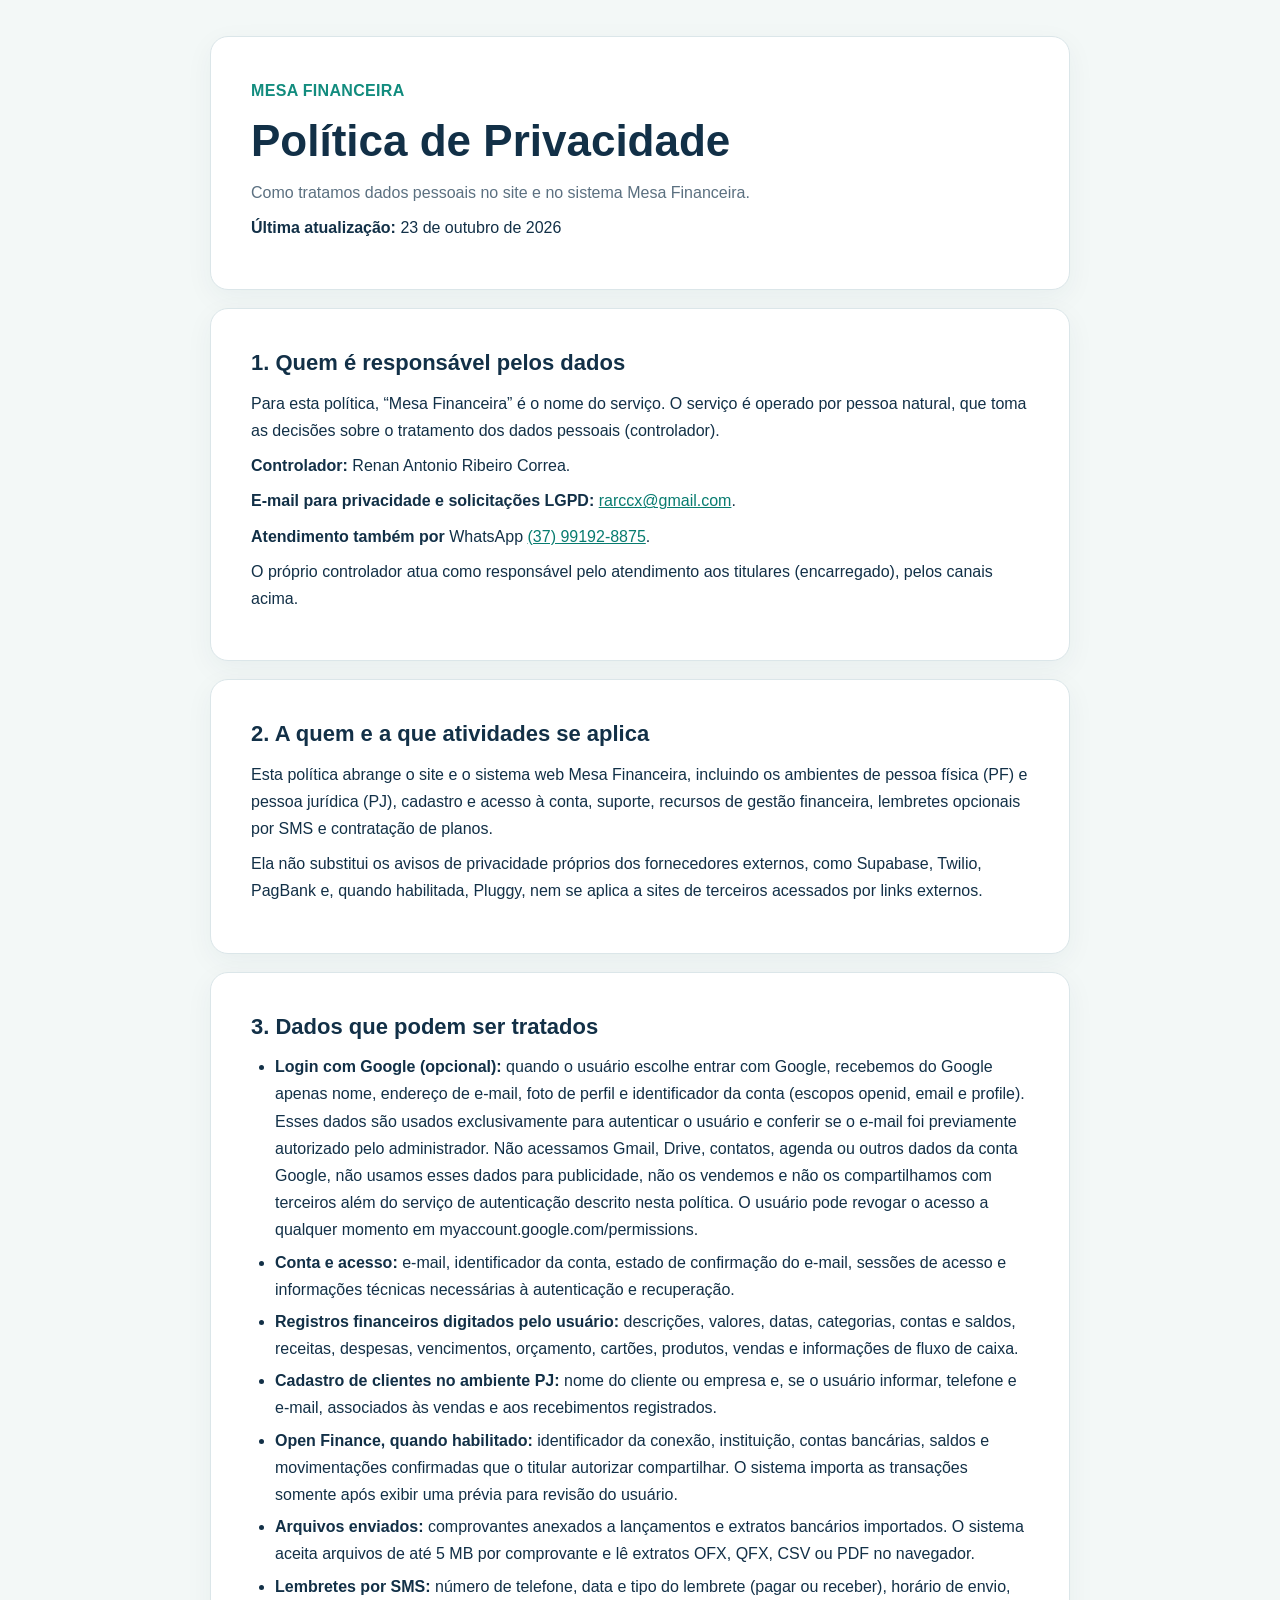
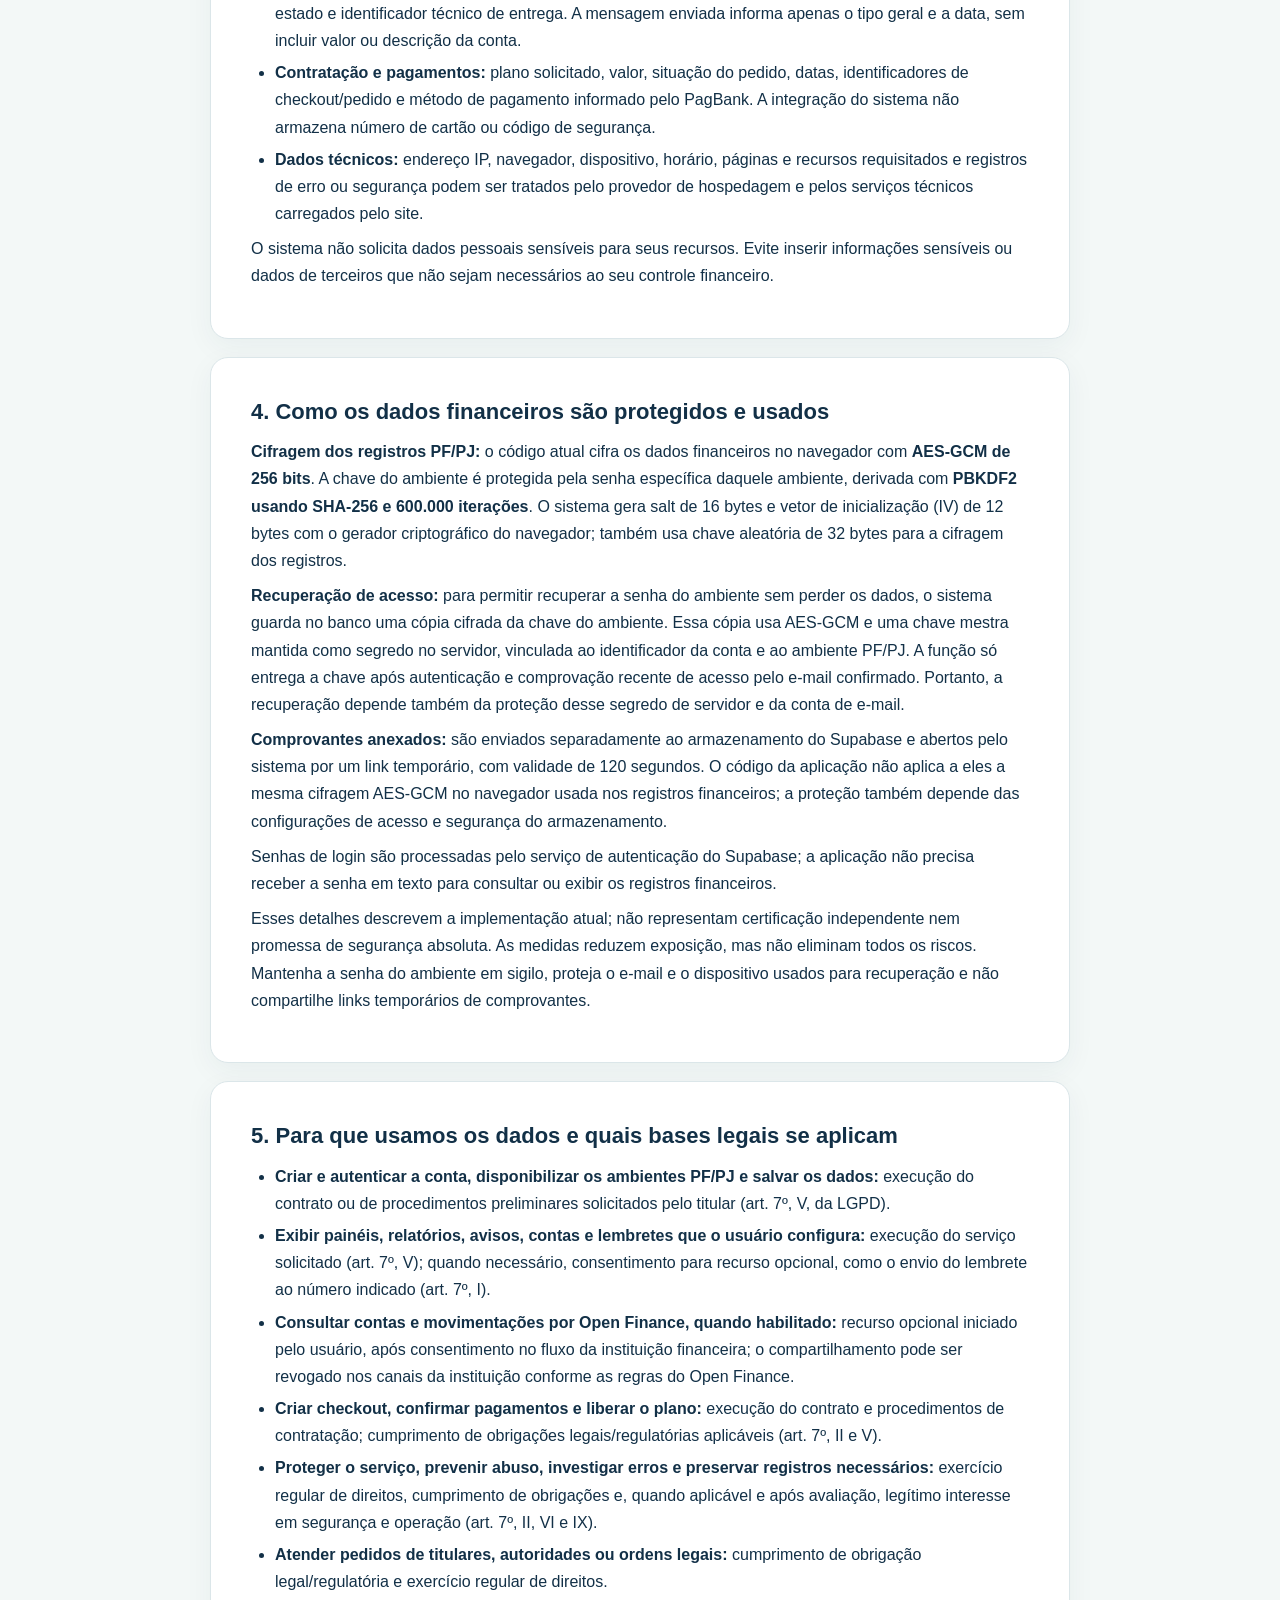
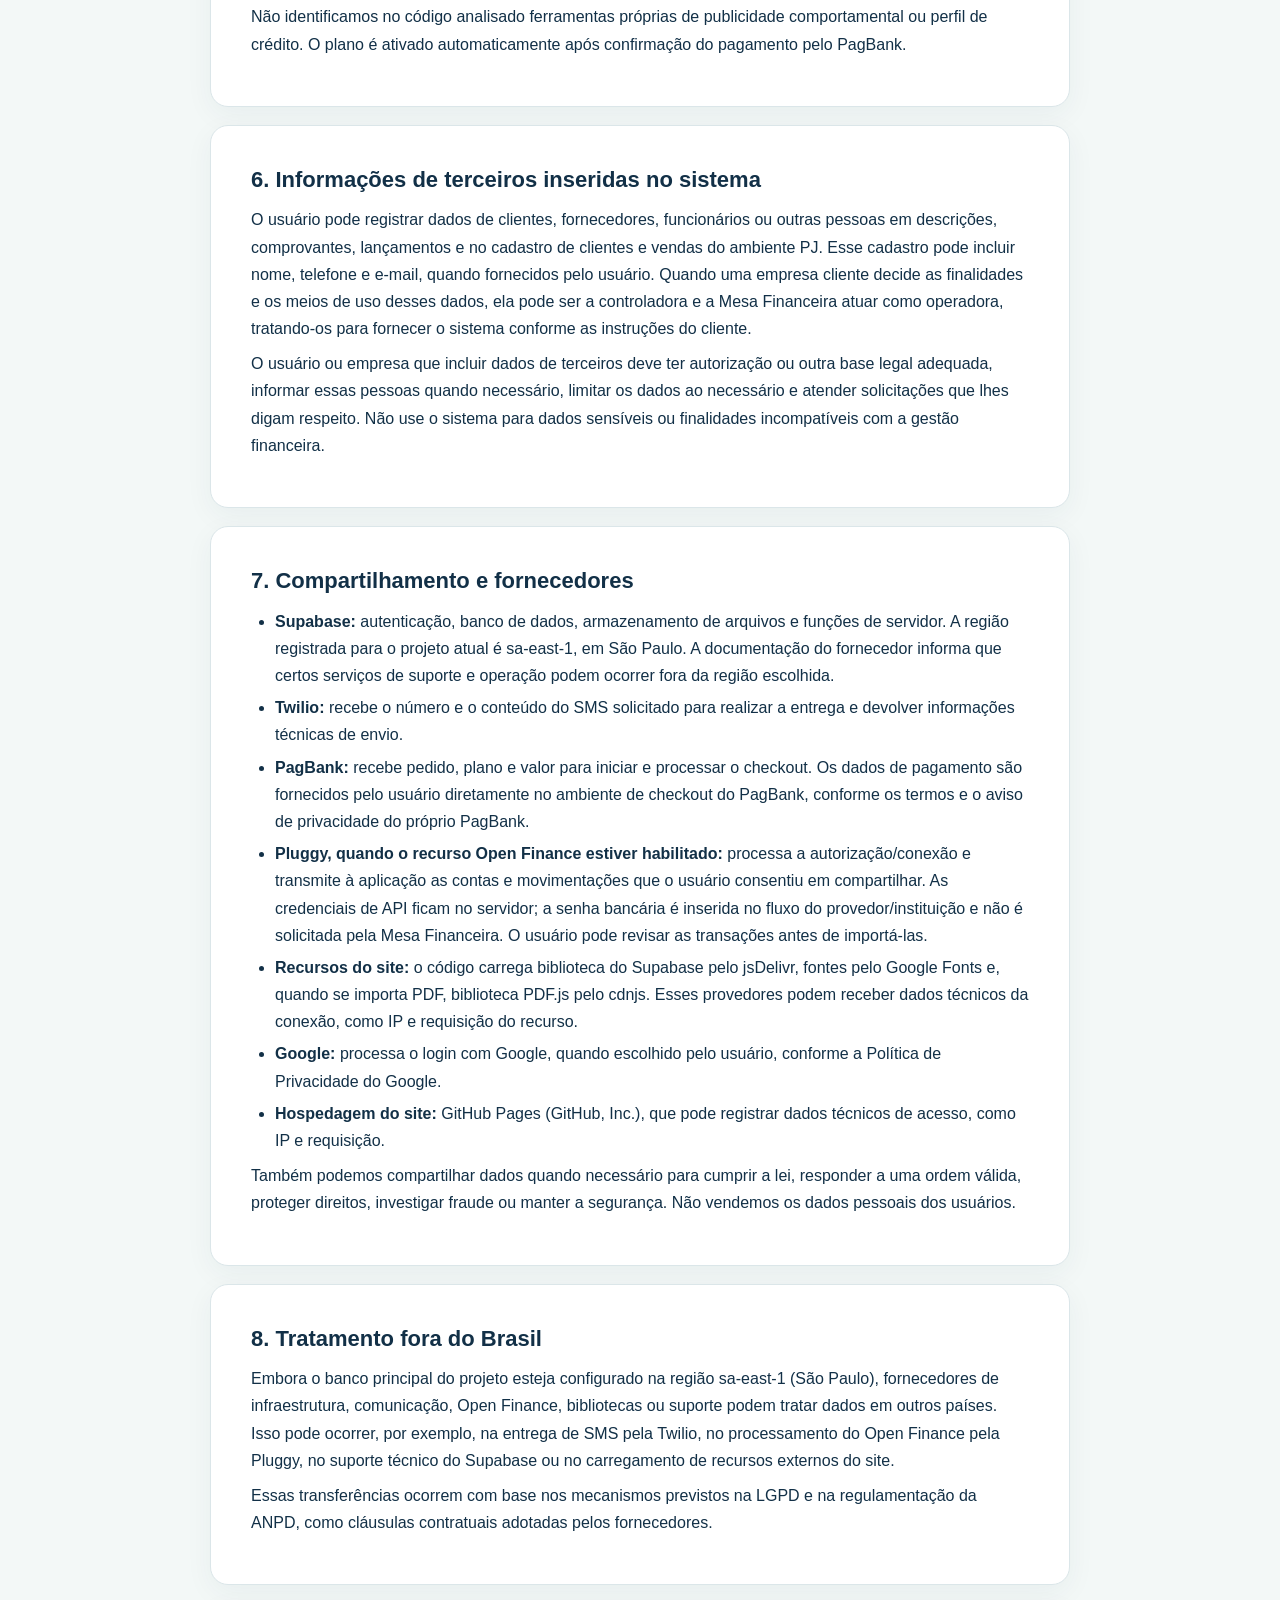
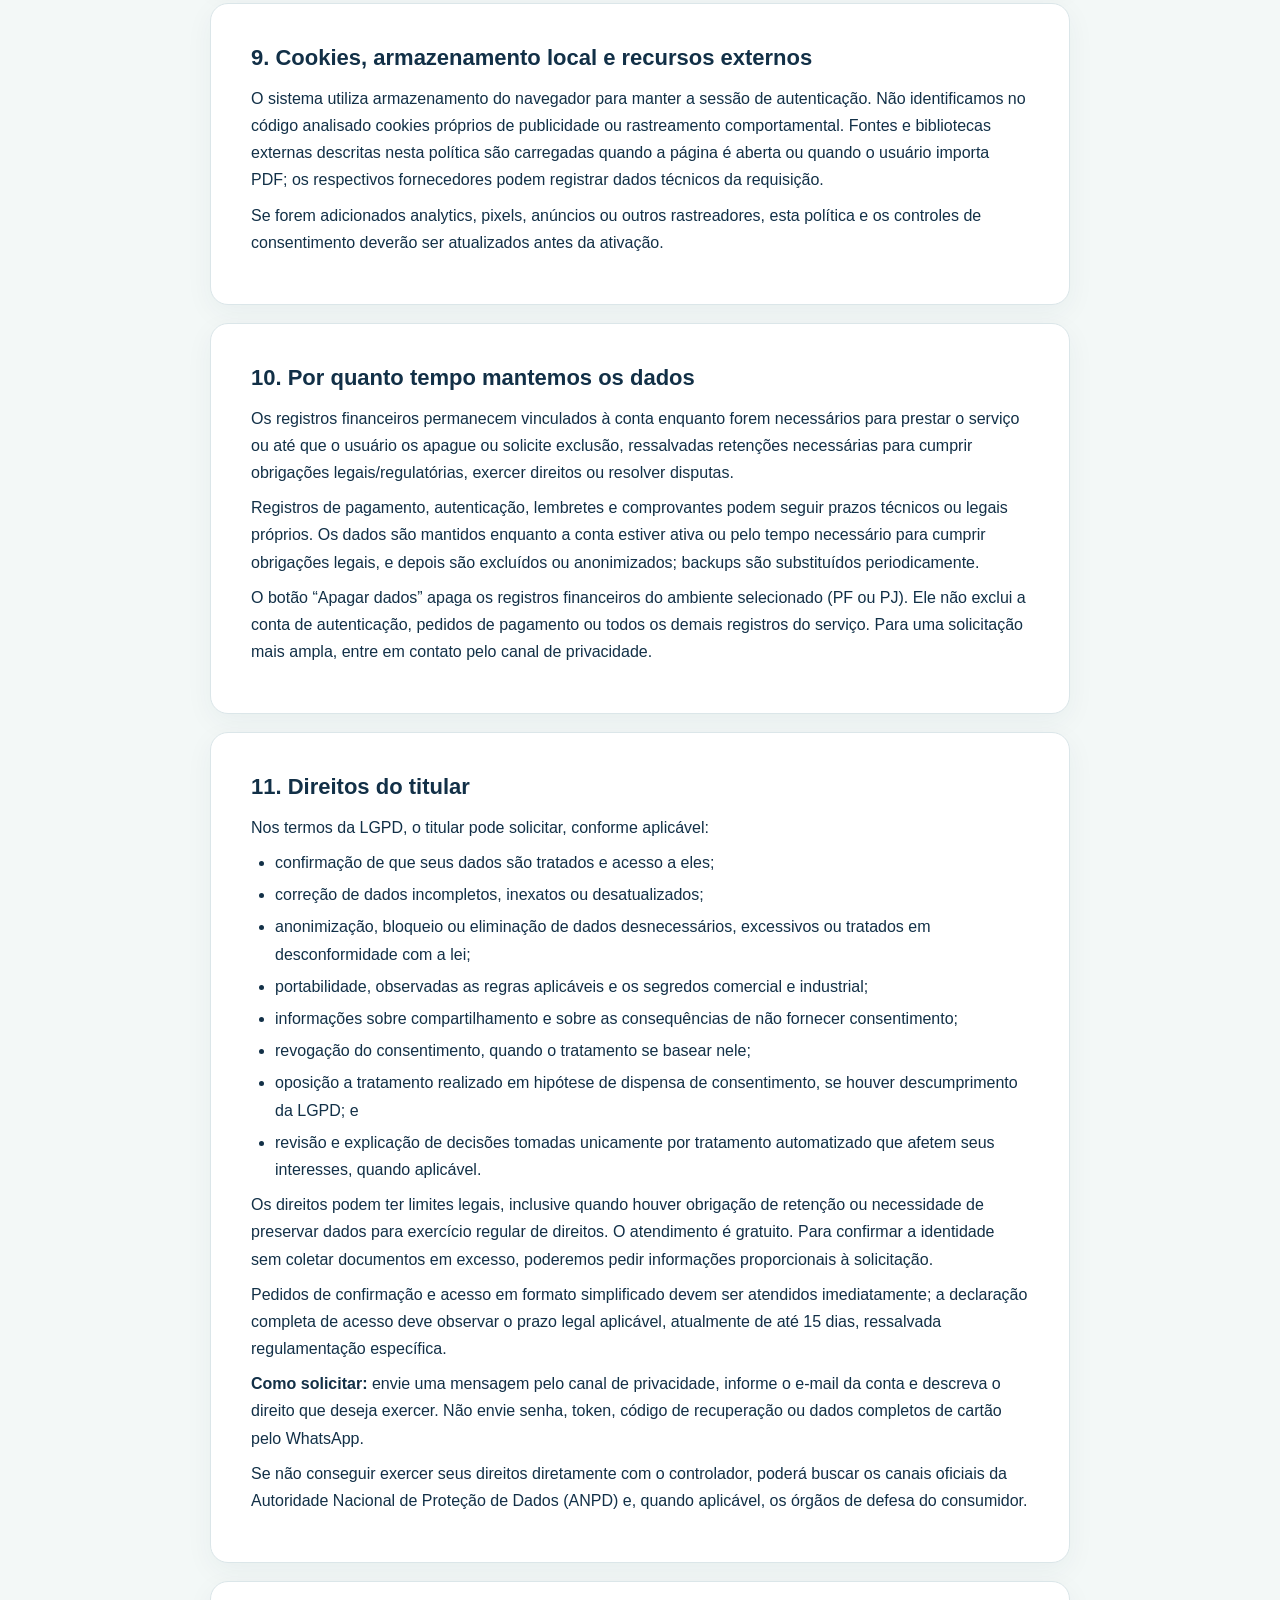
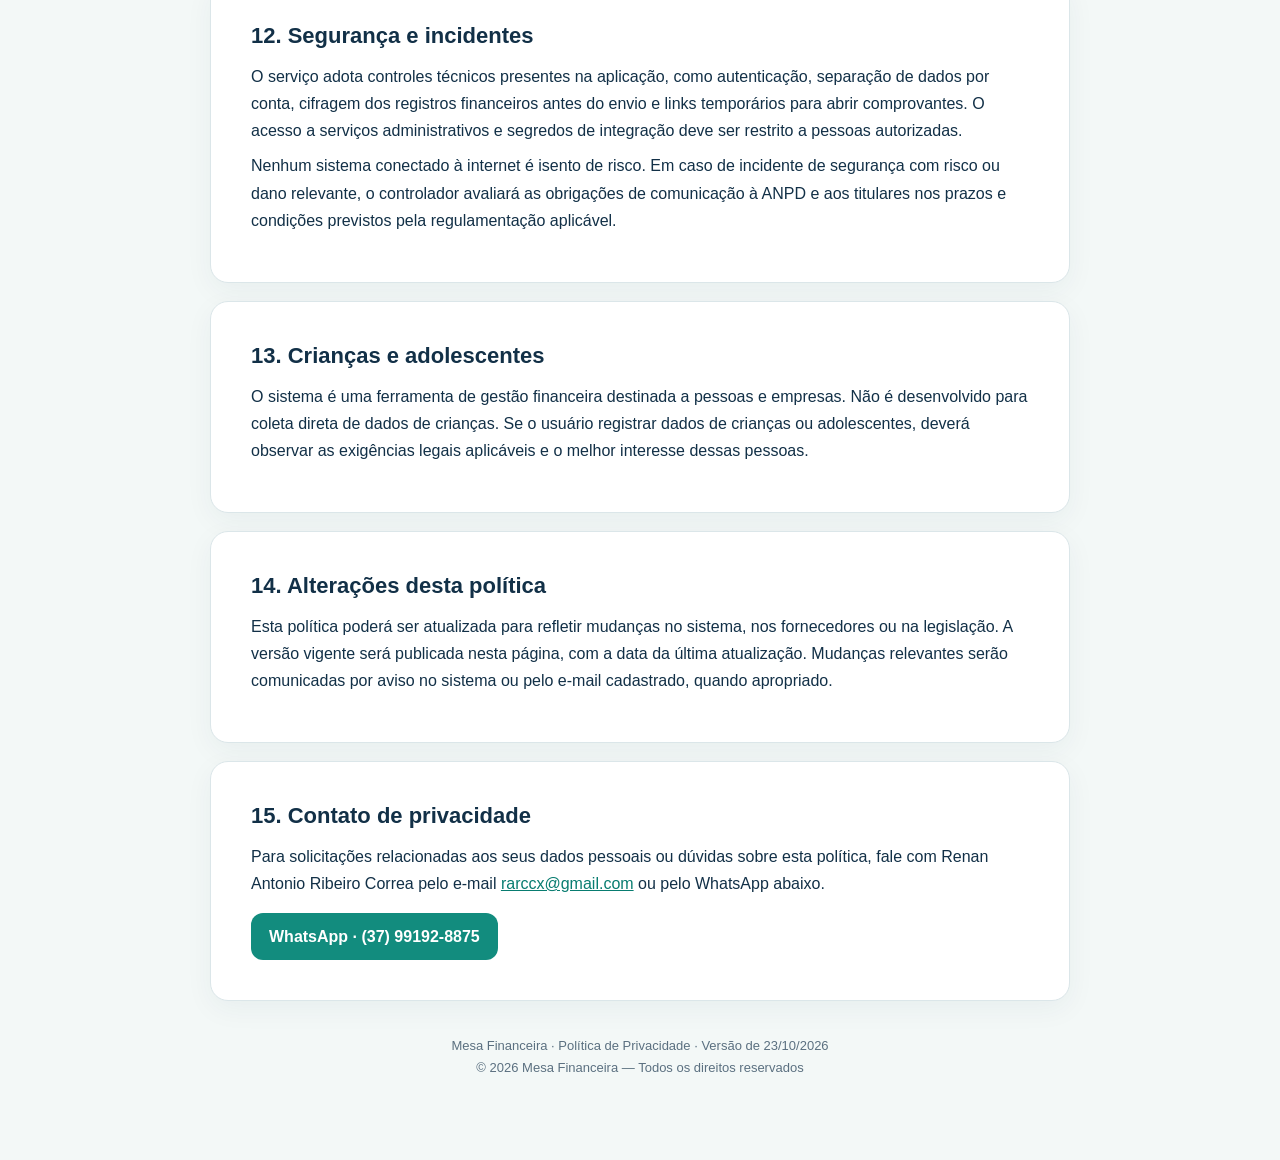
==== commit 2717dfea: "Adiciona aviso de direitos reservados no rodape da politica" ====
--- a/politica-de-privacidade.html
+++ b/politica-de-privacidade.html
@@ -156,7 +156,7 @@
     <p>Para solicitações relacionadas aos seus dados pessoais ou dúvidas sobre esta política, fale com Renan Antonio Ribeiro Correa pelo e-mail <a href="mailto:rarccx@gmail.com">rarccx@gmail.com</a> ou pelo WhatsApp abaixo.</p>
     <a class="contact" href="https://wa.me/5537991928875" target="_blank" rel="noopener noreferrer">WhatsApp · (37) 99192-8875</a>
   </section>
-  <footer>Mesa Financeira · Política de Privacidade · Versão de 23/10/2026</footer>
+  <footer>Mesa Financeira · Política de Privacidade · Versão de 23/10/2026<br>© 2026 Mesa Financeira — Todos os direitos reservados</footer>
 </main>
 </body>
 </html>
